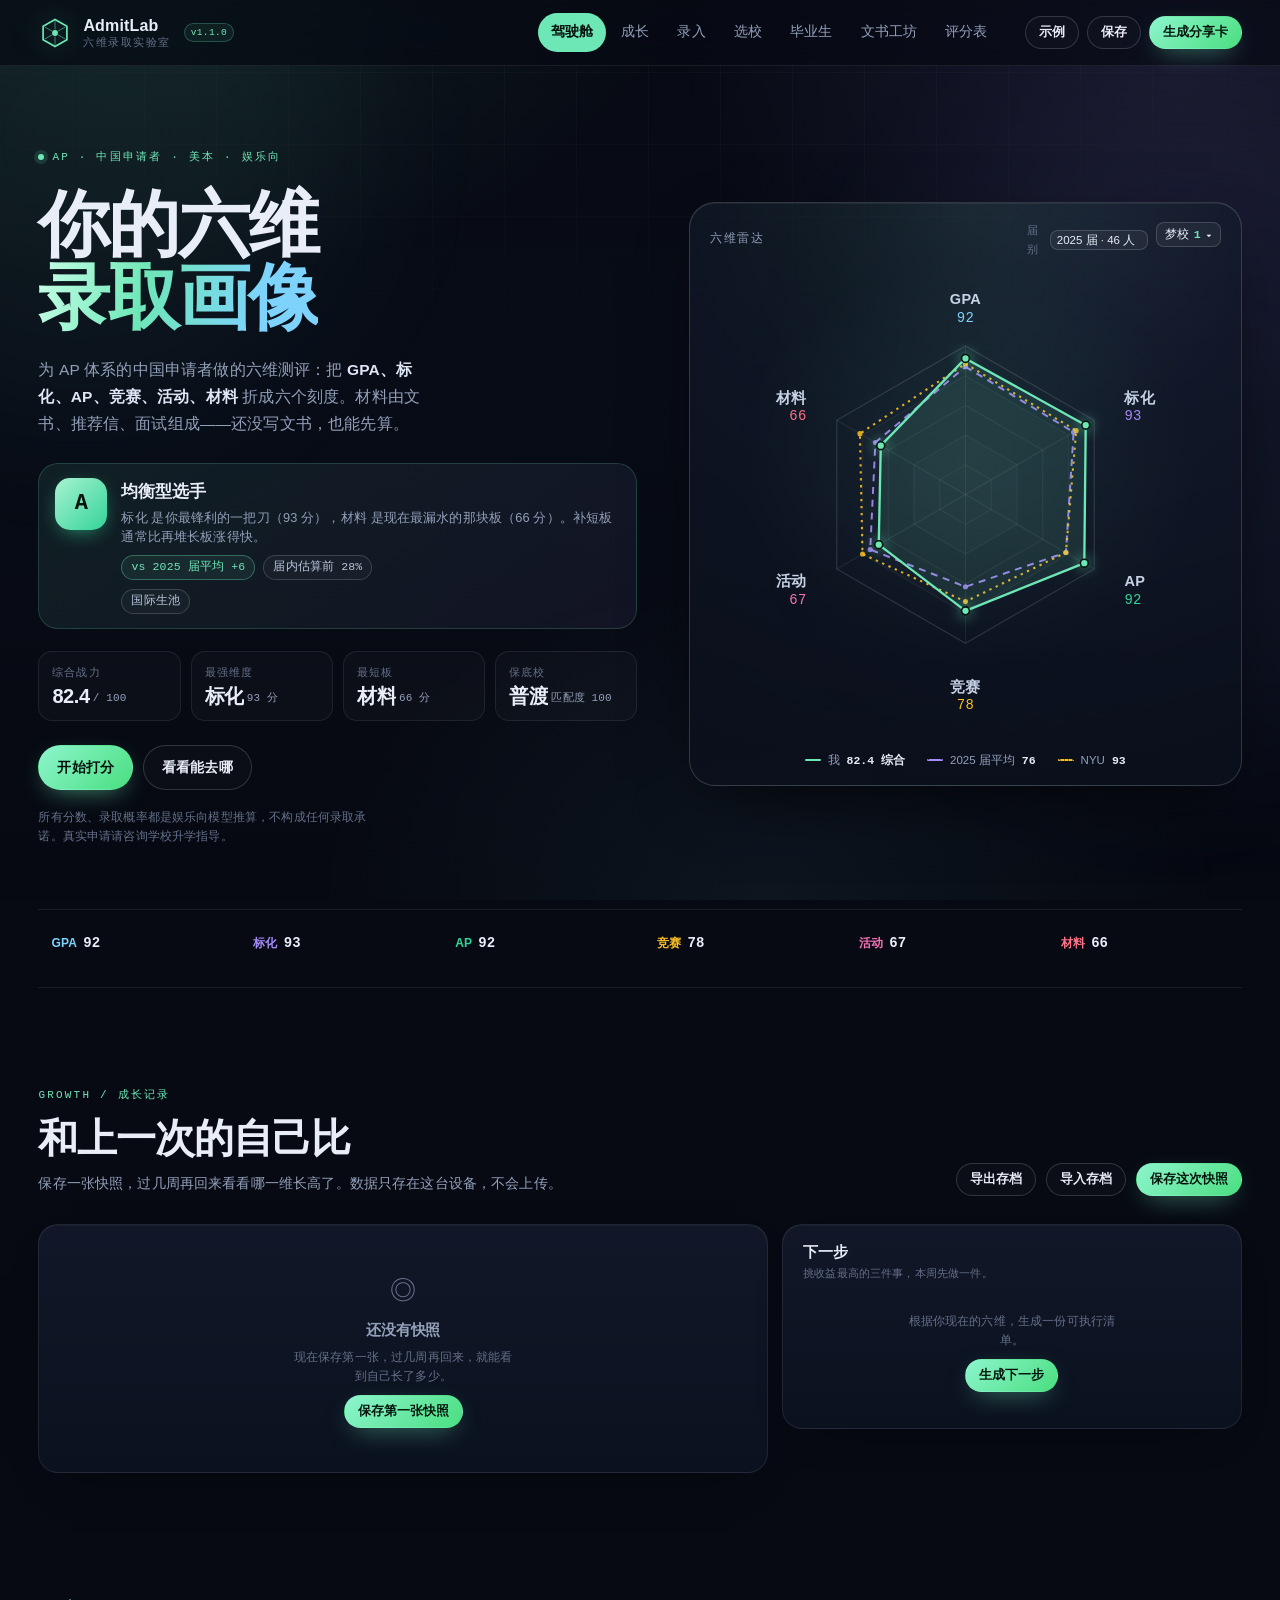
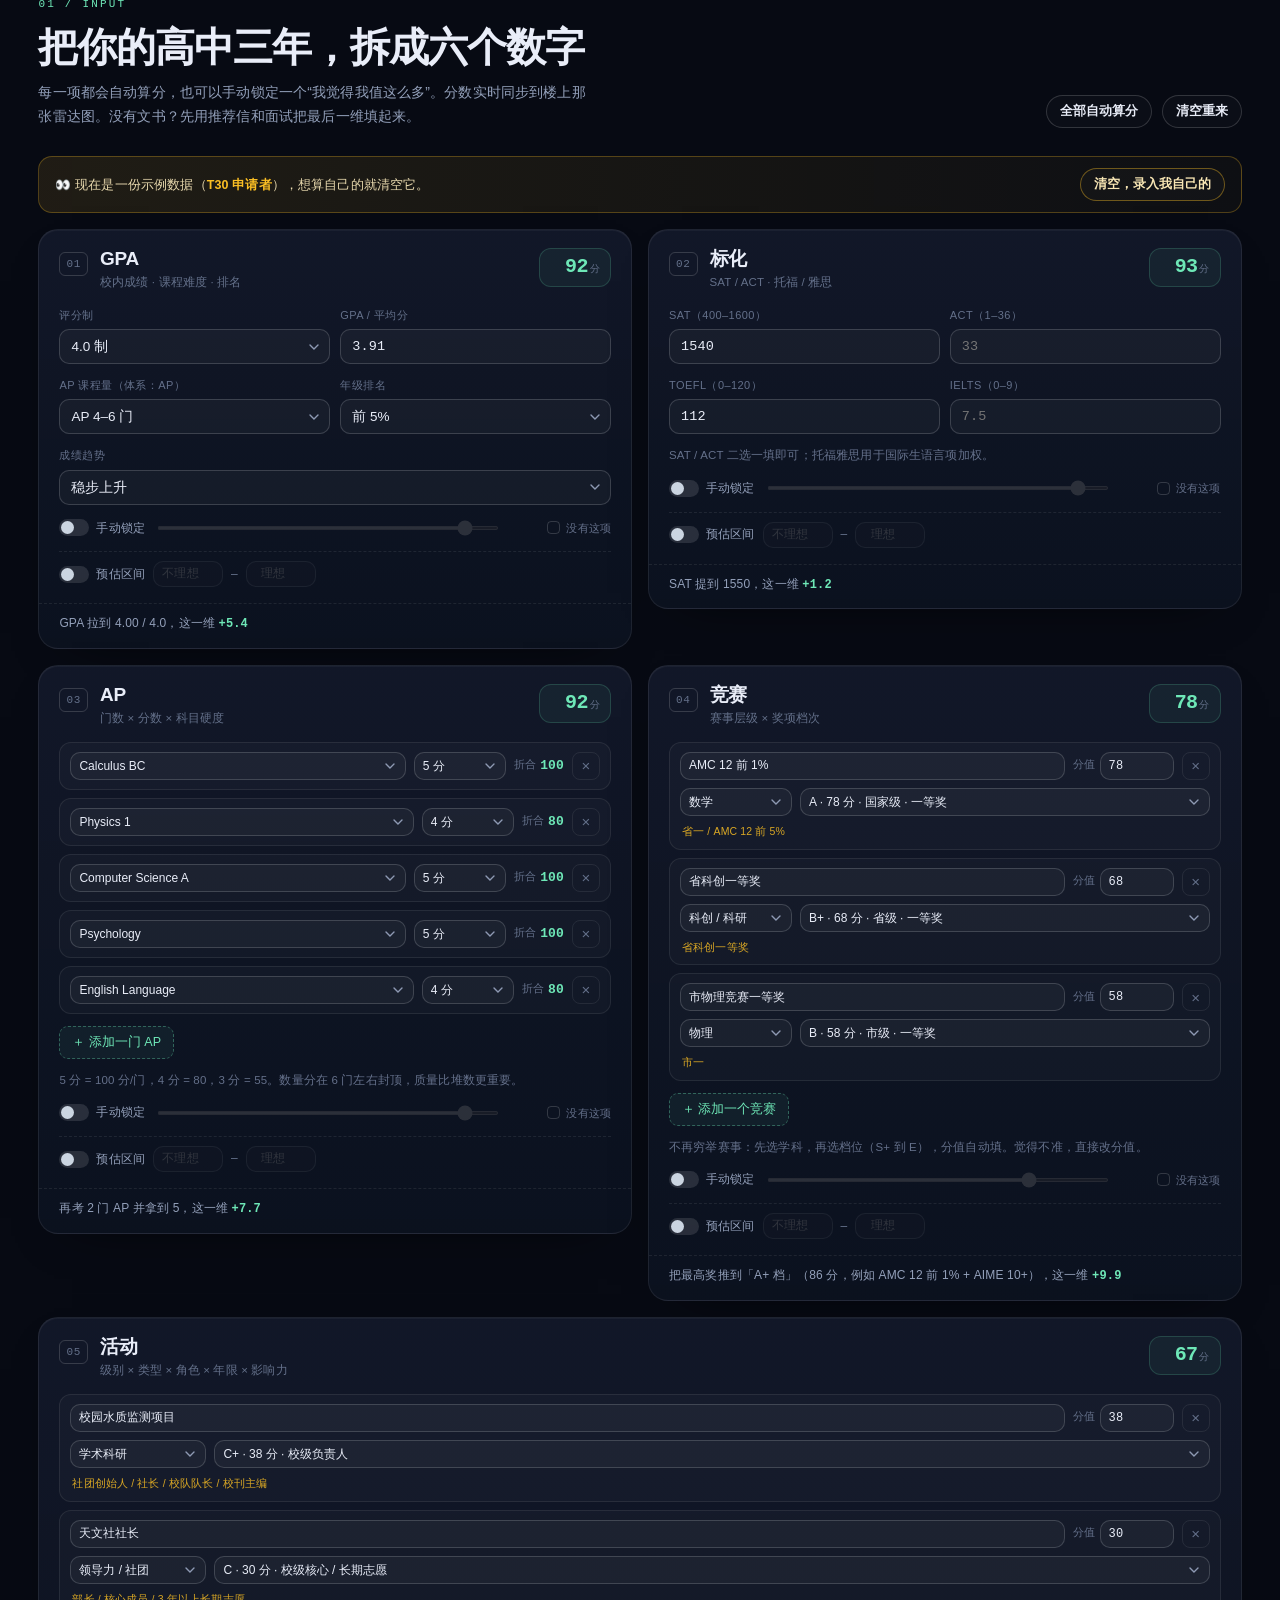
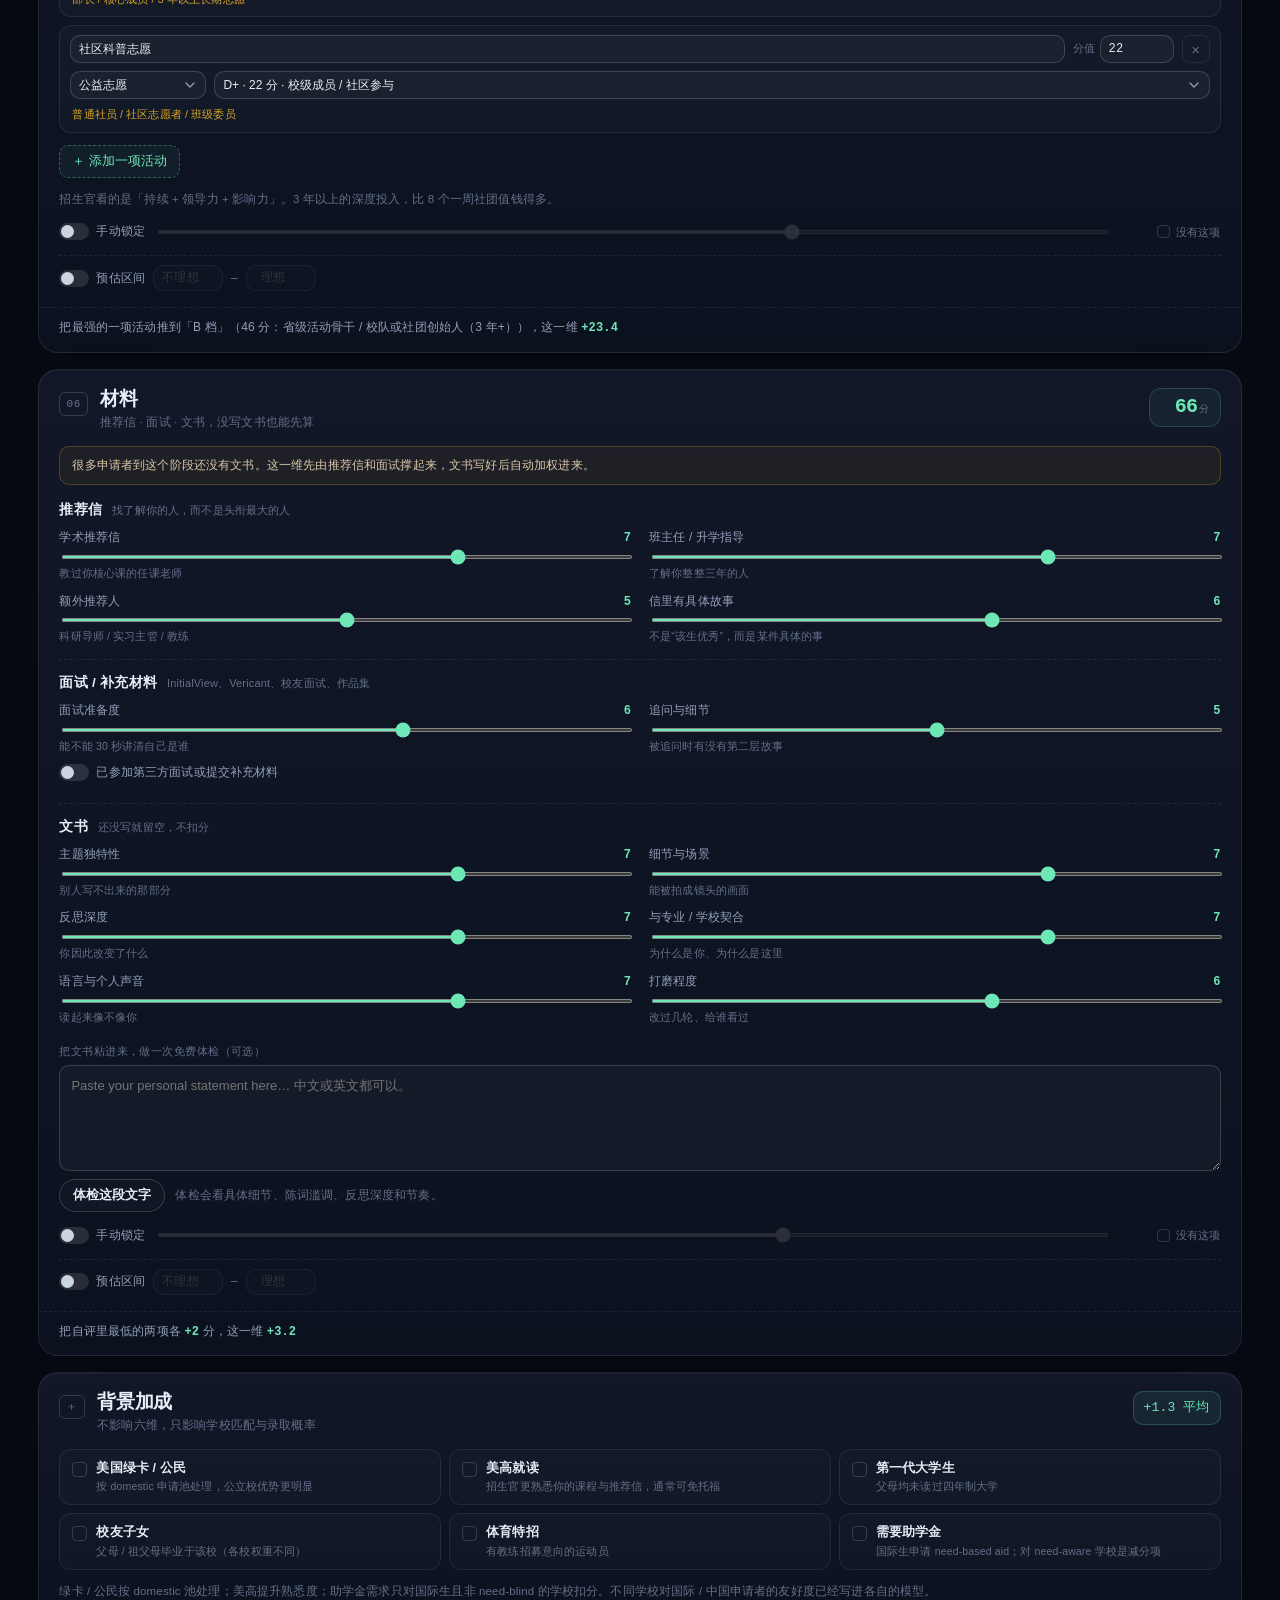
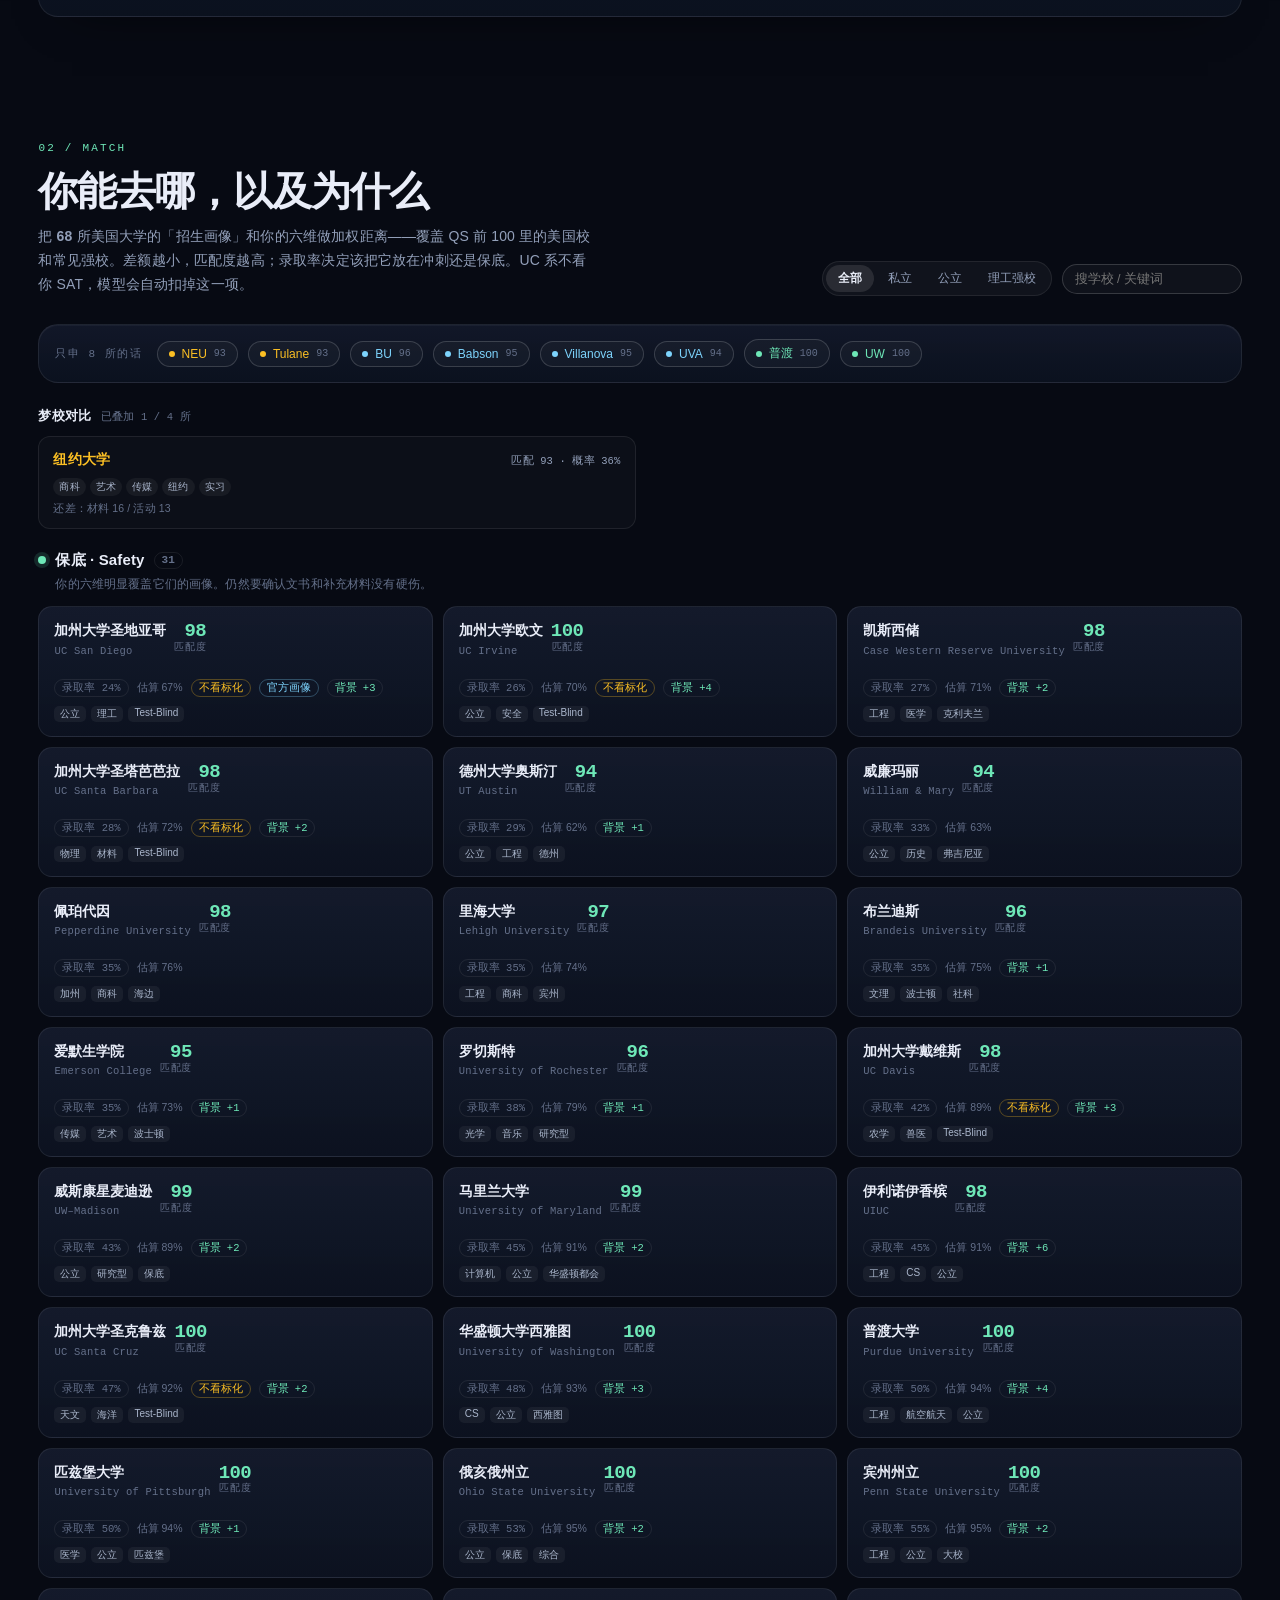
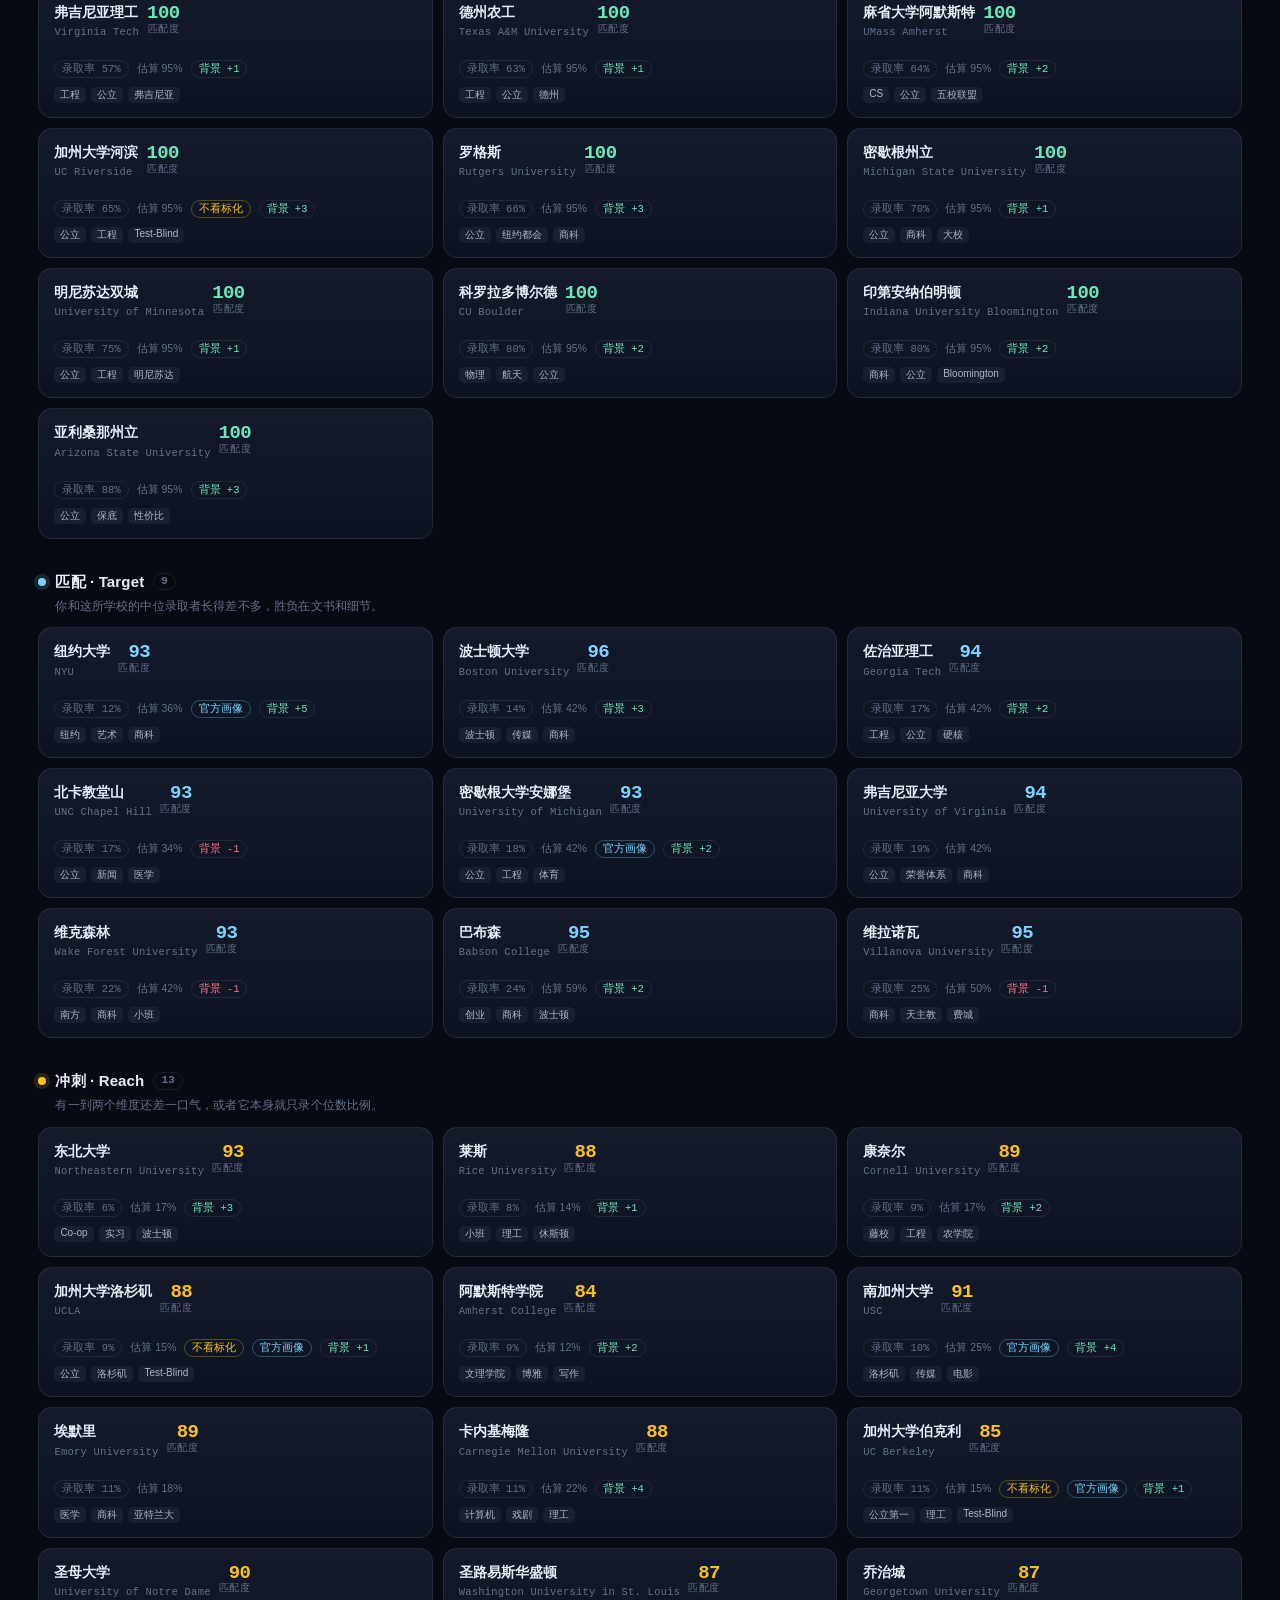
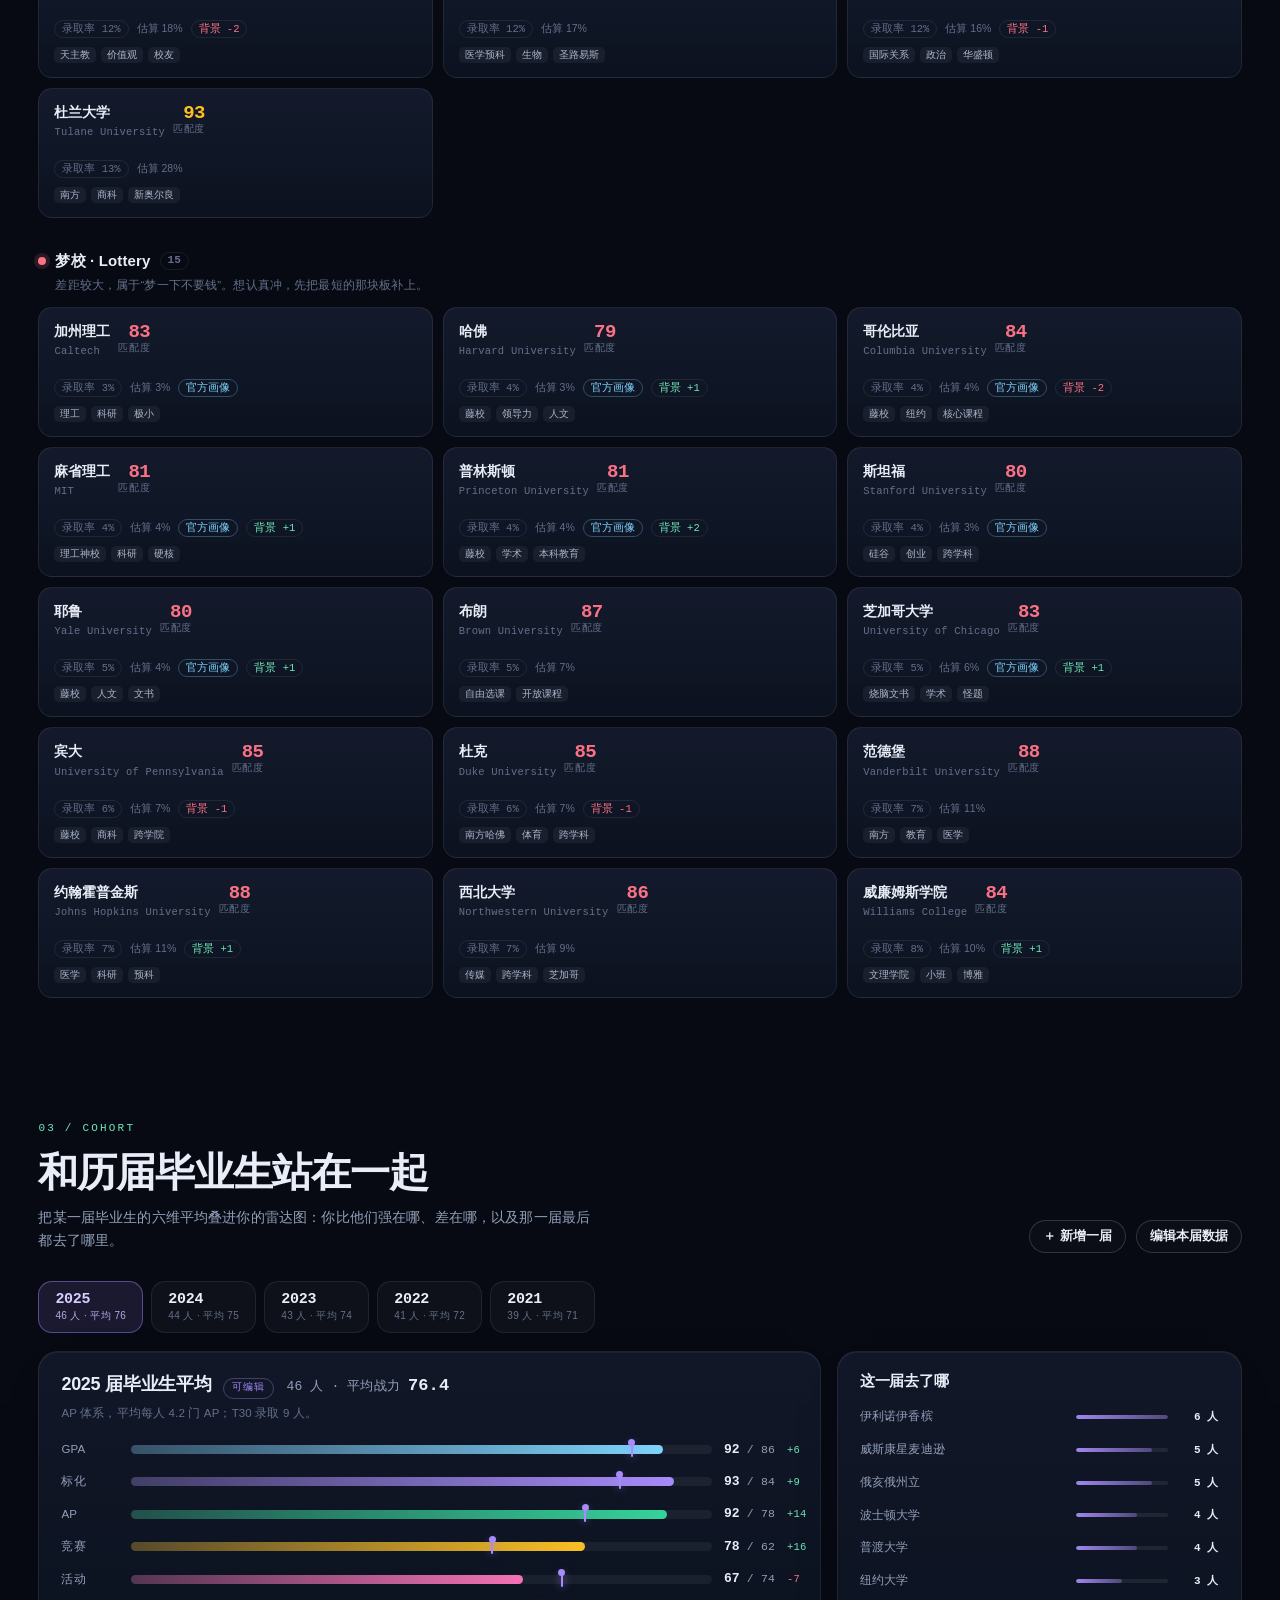
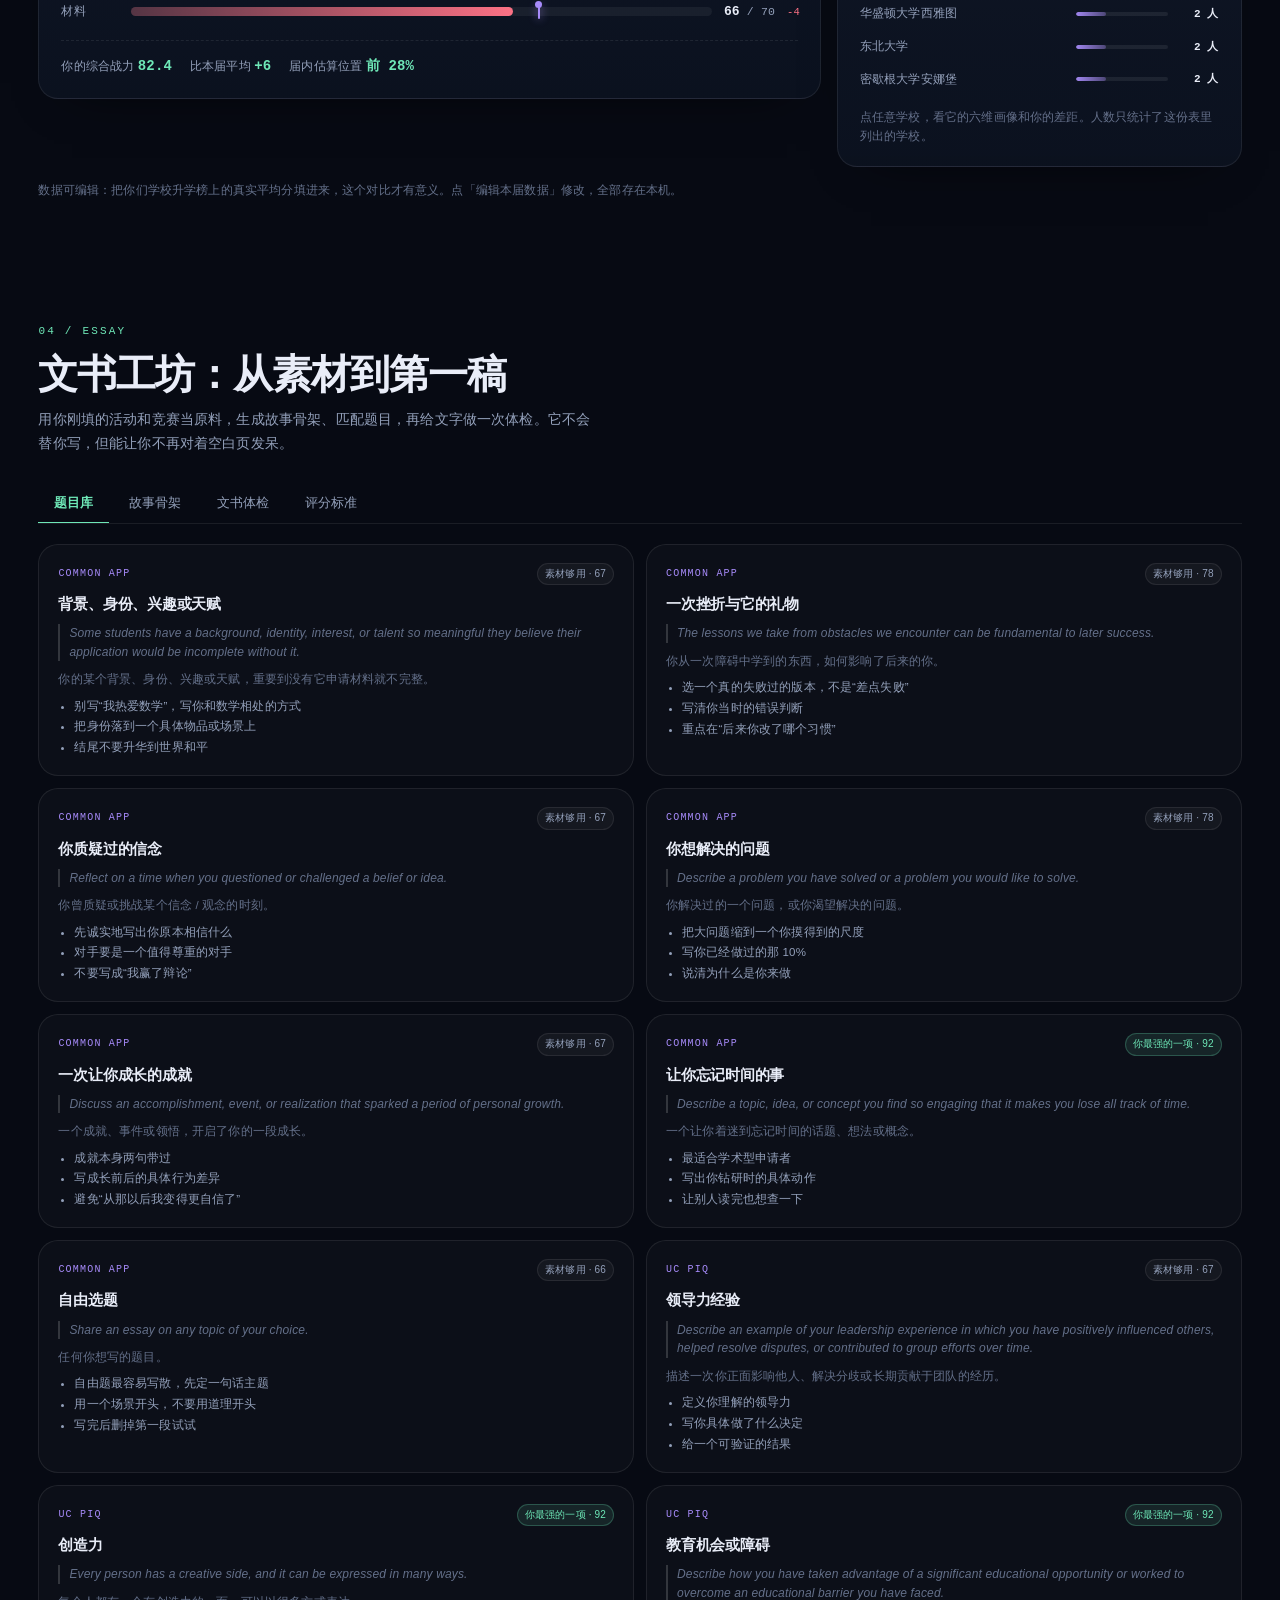
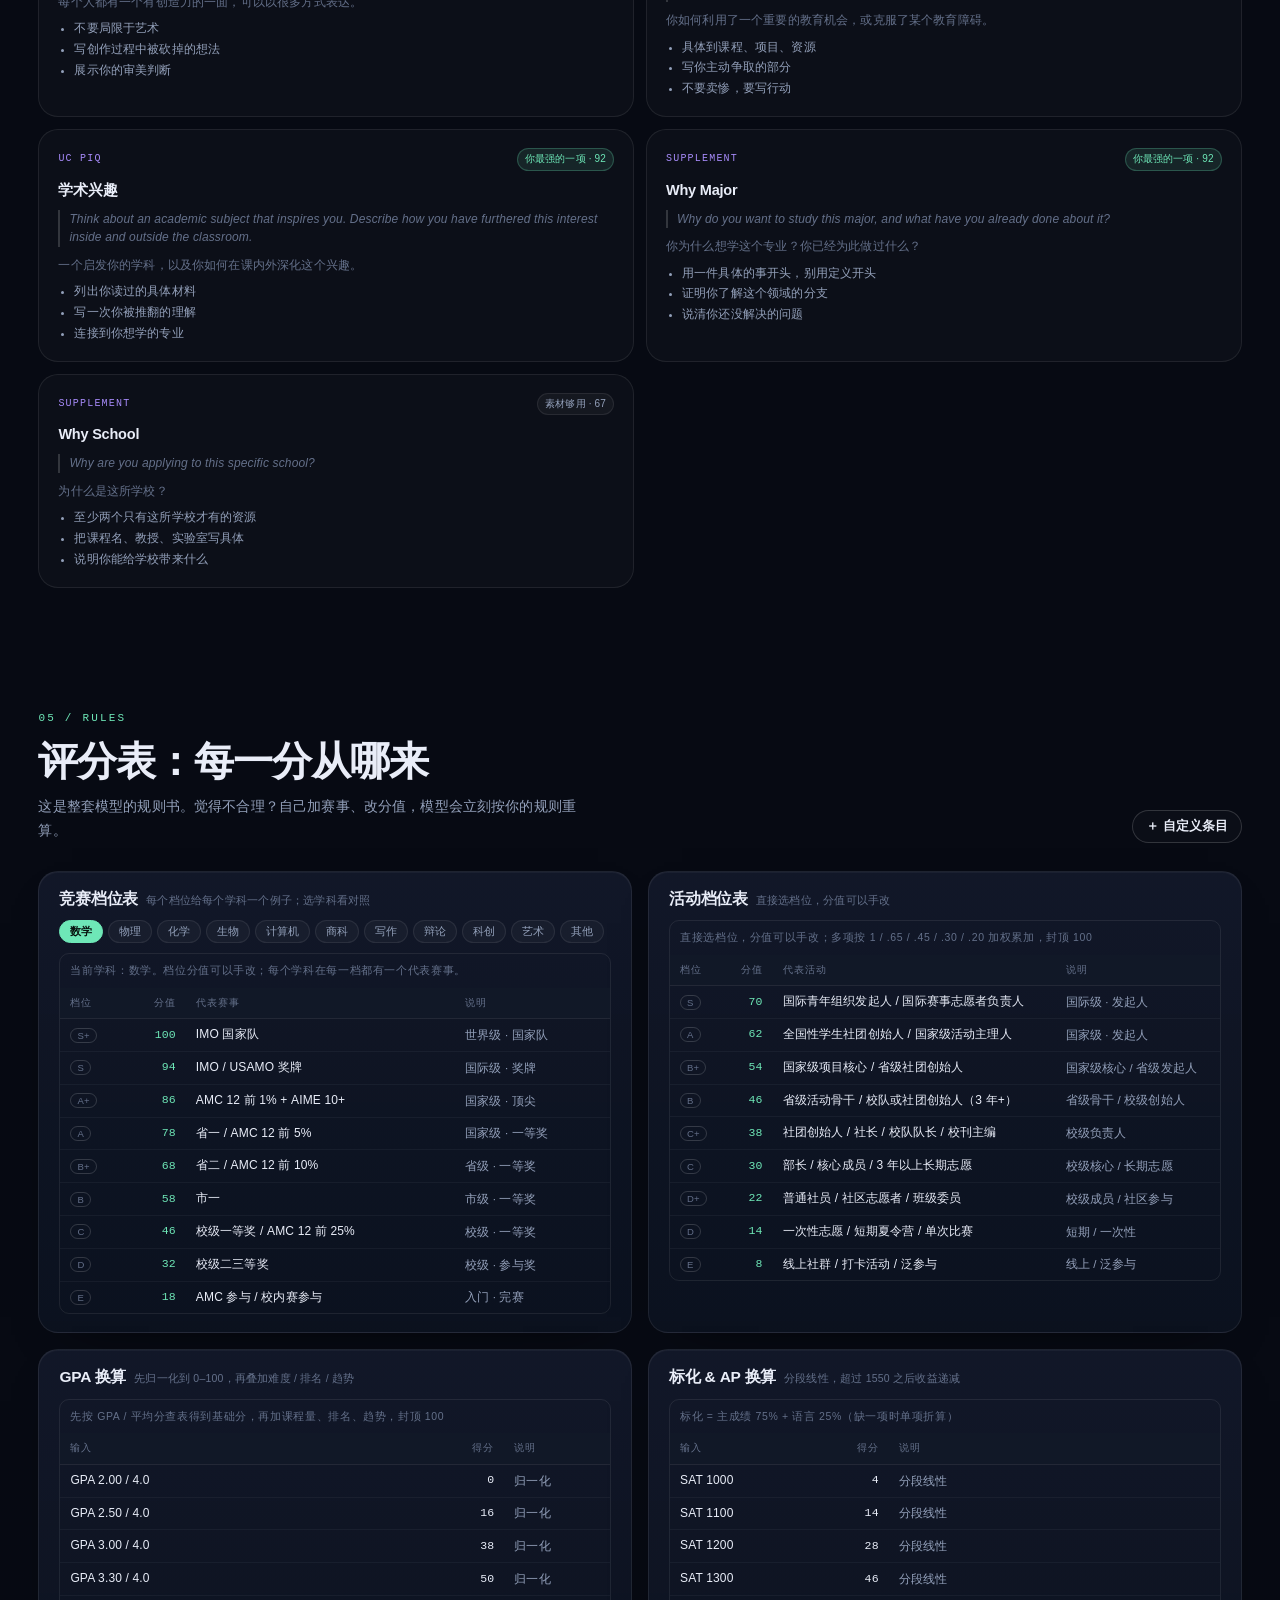
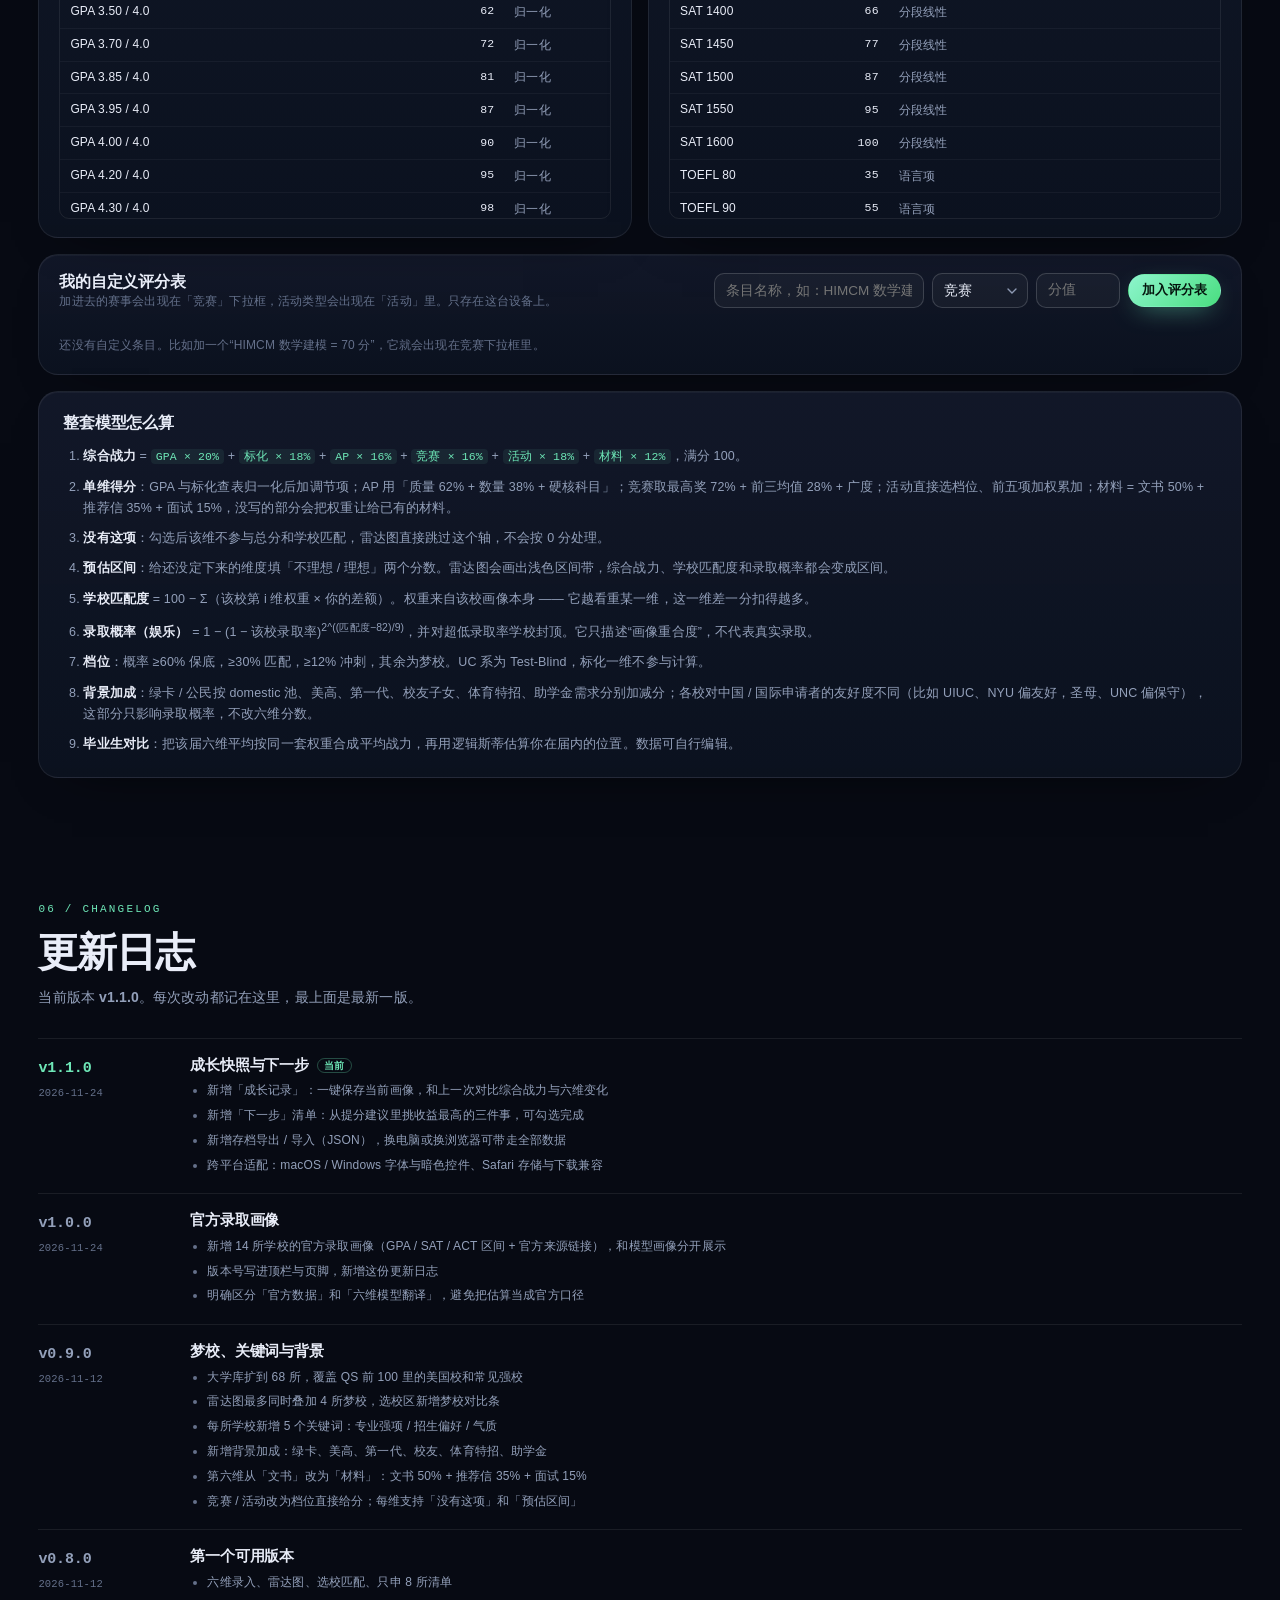
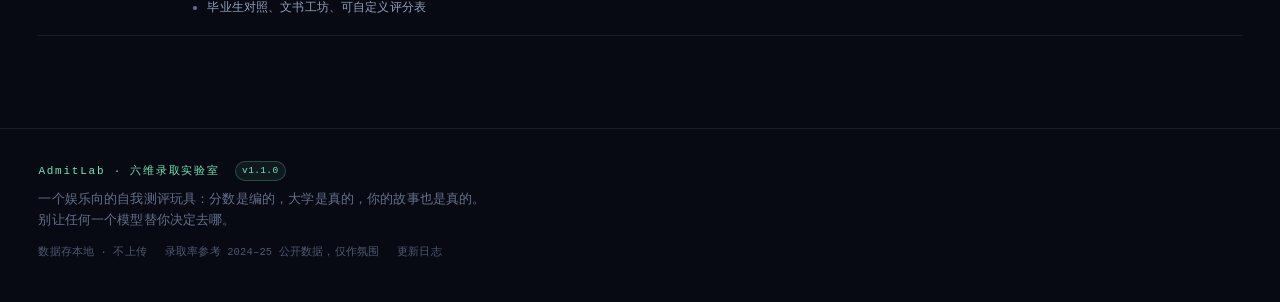
==== index.html @ afb995fe "Add files via upload" ====
<!DOCTYPE html>
<html lang="zh-CN">
<head>
<meta charset="utf-8">
<meta name="viewport" content="width=device-width, initial-scale=1">
<title>AdmitLab · 六维录取实验室</title>
<meta name="description" content="把 GPA、标化、AP、竞赛、活动、材料（文书 / 推荐信 / 面试）折成六个刻度，生成你的六维录取画像，匹配梦校。娱乐向，不构成录取承诺。">
<link rel="stylesheet" href="css/style.css">
<link rel="icon" href="data:image/svg+xml,%3Csvg xmlns='http://www.w3.org/2000/svg' viewBox='0 0 64 64'%3E%3Crect width='64' height='64' rx='16' fill='%230b1020'/%3E%3Cpath d='M32 10 52 22v20L32 54 12 42V22z' fill='none' stroke='%236ee7b7' stroke-width='3'/%3E%3Ccircle cx='32' cy='32' r='5' fill='%236ee7b7'/%3E%3C/svg%3E">
</head>
<body>
<div class="bg-fx" aria-hidden="true"><span class="orb orb-a"></span><span class="orb orb-b"></span><span class="grid"></span></div>

<header class="topbar">
  <a class="brand" href="#top">
    <span class="brand-mark" aria-hidden="true">
      <svg viewBox="0 0 40 40"><path d="M20 4 34 12v16L20 36 6 28V12z" fill="none" stroke="currentColor" stroke-width="2"/><circle cx="20" cy="20" r="3.4" fill="currentColor"/><path d="M20 6v10M20 24v10M8 13l9 5M32 13l-9 5M8 27l9-5M32 27l-9-5" stroke="currentColor" stroke-width="1.1" opacity=".55"/></svg>
    </span>
    <span class="brand-text"><b>AdmitLab</b><small>六维录取实验室</small></span>
    <span class="ver-pill js-version">v1.1.0</span>
  </a>
  <nav class="topnav" aria-label="页面导航">
    <a href="#sec-dash" class="on">驾驶舱</a>
    <a href="#sec-growth">成长</a>
    <a href="#sec-input">录入</a>
    <a href="#sec-schools">选校</a>
    <a href="#sec-cohort">毕业生</a>
    <a href="#sec-essay">文书工坊</a>
    <a href="#sec-rubric">评分表</a>
  </nav>
  <div class="top-actions">
    <button class="btn ghost small" id="btnSample" type="button">示例</button>
    <button class="btn ghost small" id="btnSave" type="button">保存</button>
    <button class="btn primary small" id="btnShare" type="button">生成分享卡</button>
  </div>
</header>

<main id="top">
  <!-- 1. 驾驶舱 -->
  <section class="hero" id="sec-dash">
    <div class="hero-copy">
      <p class="eyebrow"><span class="dot"></span>AP · 中国申请者 · 美本 · 娱乐向</p>
      <h1>你的六维<br><em>录取画像</em></h1>
      <p class="lede">为 AP 体系的中国申请者做的六维测评：把 <b>GPA、标化、AP、竞赛、活动、材料</b> 折成六个刻度。材料由文书、推荐信、面试组成——还没写文书，也能先算。</p>

      <div class="persona" id="persona">
        <div class="persona-badge" id="personaGrade">S</div>
        <div class="persona-body">
          <strong id="personaName">正在计算…</strong>
          <p id="personaDesc">把下面六张卡填一填，画像就会长出来。</p>
          <div class="cohort-chip" id="cohortChip"></div>
          <div class="cohort-chip" id="bgChip"></div>
        </div>
      </div>

      <div class="hero-stats">
        <div class="stat"><span>综合战力</span><b id="statPower">0</b><small id="statPowerNote">/ 100</small></div>
        <div class="stat"><span>最强维度</span><b id="statTop">—</b><small id="statTopVal"></small></div>
        <div class="stat"><span>最短板</span><b id="statWeak">—</b><small id="statWeakVal"></small></div>
        <div class="stat"><span>保底校</span><b id="statSafe">—</b><small id="statSafeNote"></small></div>
      </div>

      <div class="hero-cta">
        <a class="btn primary" href="#sec-input">开始打分</a>
        <a class="btn ghost" href="#sec-schools">看看能去哪</a>
      </div>
      <p class="disclaimer">所有分数、录取概率都是娱乐向模型推算，不构成任何录取承诺。真实申请请咨询学校升学指导。</p>
    </div>

    <div class="hero-visual">
      <div class="radar-card">
        <div class="radar-head">
          <span>六维雷达</span>
          <div class="radar-controls">
            <label class="mini-select">届别
              <select id="overlayYear" aria-label="叠加哪一届毕业生平均"></select>
            </label>
            <div class="pick-wrap">
              <button type="button" class="mini-pick" id="overlaySchoolBtn" aria-haspopup="true" aria-expanded="false">
                梦校 <b id="overlaySchoolCount">0</b> ▾
              </button>
              <div class="school-picker" id="schoolPicker" hidden>
                <input type="search" id="pickerSearch" placeholder="搜学校 / 关键词" autocomplete="off">
                <div class="picker-list" id="pickerList"></div>
                <div class="picker-foot"><span>最多叠加 4 所</span><button type="button" id="pickerClear">清空</button></div>
              </div>
            </div>
          </div>
        </div>
        <div class="radar-wrap">
          <svg id="radar" viewBox="0 0 440 420" role="img" aria-label="六维能力雷达图"></svg>
        </div>
        <div class="radar-legend" id="radarLegend"></div>
      </div>
    </div>
  </section>

  <!-- 2. 六维速览 -->
  <section class="strip" aria-label="六维速览">
    <div class="strip-inner" id="dimStrip"></div>
  </section>

  <!-- 3. 成长记录 -->
  <section class="section growth" id="sec-growth">
    <header class="sec-head">
      <div>
        <p class="sec-kicker">GROWTH / 成长记录</p>
        <h2>和上一次的自己比</h2>
        <p class="sec-sub">保存一张快照，过几周再回来看看哪一维长高了。数据只存在这台设备，不会上传。</p>
      </div>
      <div class="sec-tools">
        <button class="btn ghost small" id="btnExport" type="button">导出存档</button>
        <button class="btn ghost small" id="btnImport" type="button">导入存档</button>
        <button class="btn primary small" id="btnSnapshot" type="button">保存这次快照</button>
        <input type="file" id="importFile" accept="application/json,.json" hidden>
      </div>
    </header>
    <div class="growth-grid">
      <div class="card growth-main" id="growthMain"></div>
      <div class="card growth-side" id="growthSide"></div>
    </div>
  </section>

  <!-- 4. 录入 -->
  <section class="section" id="sec-input">
    <header class="sec-head">
      <div>
        <p class="sec-kicker">01 / INPUT</p>
        <h2>把你的高中三年，拆成六个数字</h2>
        <p class="sec-sub">每一项都会自动算分，也可以手动锁定一个“我觉得我值这么多”。分数实时同步到楼上那张雷达图。没有文书？先用推荐信和面试把最后一维填起来。</p>
      </div>
      <div class="sec-tools">
        <button class="btn ghost small" id="btnLockAll" type="button">全部自动算分</button>
        <button class="btn ghost small" id="btnClearAll" type="button">清空重来</button>
      </div>
    </header>

    <div class="demo-banner" id="demoBanner" hidden>
      <span>👀 现在是一份示例数据（<b id="demoName">藤校卷王</b>），想算自己的就清空它。</span>
      <button class="btn ghost small" type="button" id="btnBannerClear">清空，录入我自己的</button>
    </div>

    <div class="dim-grid">
      <!-- GPA -->
      <article class="card dim-card" data-dim="gpa" id="card-gpa">
        <header class="card-head">
          <div class="card-title">
            <span class="dim-no">01</span>
            <div><h3>GPA</h3><p>校内成绩 · 课程难度 · 排名</p></div>
          </div>
          <div class="score-badge" data-badge="gpa"><b>0</b><span>分</span></div>
        </header>
        <div class="card-body">
          <div class="field-row">
            <label class="field">
              <span>评分制</span>
              <select data-bind="gpa.scale">
                <option value="4">4.0 制</option>
                <option value="100">百分制</option>
              </select>
            </label>
            <label class="field">
              <span>GPA / 平均分</span>
              <input type="number" step="0.01" min="0" max="100" data-bind="gpa.value" inputmode="decimal">
            </label>
          </div>
          <div class="field-row">
            <label class="field">
              <span>AP 课程量（体系：AP）</span>
              <select data-bind="gpa.rigor">
                <option value="regular">几乎没上 AP</option>
                <option value="honors">荣誉 / 校本课程为主</option>
                <option value="ap_light">AP 1–3 门</option>
                <option value="ap_std">AP 4–6 门</option>
                <option value="ap_heavy">AP 7 门以上 / 全 AP 课表</option>
              </select>
            </label>
            <label class="field">
              <span>年级排名</span>
              <select data-bind="gpa.rank">
                <option value="none">学校不排名</option>
                <option value="top1">前 1%</option>
                <option value="top5">前 5%</option>
                <option value="top10">前 10%</option>
                <option value="top25">前 25%</option>
                <option value="top50">前 50%</option>
              </select>
            </label>
          </div>
          <label class="field">
            <span>成绩趋势</span>
            <select data-bind="gpa.trend">
              <option value="up">稳步上升</option>
              <option value="flat">基本持平</option>
              <option value="down">有下滑</option>
            </select>
          </label>
          <div class="manual-row">
            <label class="switch"><input type="checkbox" data-lock="gpa"><span></span>手动锁定</label>
            <input class="manual-range" type="range" min="0" max="100" step="1" data-manual="gpa" disabled aria-label="手动设置GPA分数">
            <output data-manual-out="gpa">—</output>
          </div>
        </div>
        <footer class="card-foot"><span class="advice" data-advice="gpa">填一下，马上算。</span></footer>
      </article>

      <!-- 标化 -->
      <article class="card dim-card" data-dim="test" id="card-test">
        <header class="card-head">
          <div class="card-title">
            <span class="dim-no">02</span>
            <div><h3>标化</h3><p>SAT / ACT · 托福 / 雅思</p></div>
          </div>
          <div class="score-badge" data-badge="test"><b>0</b><span>分</span></div>
        </header>
        <div class="card-body">
          <div class="field-row">
            <label class="field">
              <span>SAT（400–1600）</span>
              <input type="number" step="10" min="400" max="1600" placeholder="1520" data-bind="test.sat" inputmode="numeric">
            </label>
            <label class="field">
              <span>ACT（1–36）</span>
              <input type="number" step="1" min="1" max="36" placeholder="33" data-bind="test.act" inputmode="numeric">
            </label>
          </div>
          <div class="field-row">
            <label class="field">
              <span>TOEFL（0–120）</span>
              <input type="number" step="1" min="0" max="120" placeholder="110" data-bind="test.toefl" inputmode="numeric">
            </label>
            <label class="field">
              <span>IELTS（0–9）</span>
              <input type="number" step="0.5" min="0" max="9" placeholder="7.5" data-bind="test.ielts" inputmode="decimal">
            </label>
          </div>
          <p class="hint">SAT / ACT 二选一填即可；托福雅思用于国际生语言项加权。</p>
          <div class="manual-row">
            <label class="switch"><input type="checkbox" data-lock="test"><span></span>手动锁定</label>
            <input class="manual-range" type="range" min="0" max="100" step="1" data-manual="test" disabled aria-label="手动设置标化分数">
            <output data-manual-out="test">—</output>
          </div>
        </div>
        <footer class="card-foot"><span class="advice" data-advice="test">填一下，马上算。</span></footer>
      </article>

      <!-- AP -->
      <article class="card dim-card" data-dim="ap" id="card-ap">
        <header class="card-head">
          <div class="card-title">
            <span class="dim-no">03</span>
            <div><h3>AP</h3><p>门数 × 分数 × 科目硬度</p></div>
          </div>
          <div class="score-badge" data-badge="ap"><b>0</b><span>分</span></div>
        </header>
        <div class="card-body">
          <div class="rows" data-rows="aps"></div>
          <button class="add-btn" type="button" data-add="aps">＋ 添加一门 AP</button>
          <p class="hint">5 分 = 100 分/门，4 分 = 80，3 分 = 55。数量分在 6 门左右封顶，质量比堆数更重要。</p>
          <div class="manual-row">
            <label class="switch"><input type="checkbox" data-lock="ap"><span></span>手动锁定</label>
            <input class="manual-range" type="range" min="0" max="100" step="1" data-manual="ap" disabled aria-label="手动设置AP分数">
            <output data-manual-out="ap">—</output>
          </div>
        </div>
        <footer class="card-foot"><span class="advice" data-advice="ap">填一下，马上算。</span></footer>
      </article>

      <!-- 竞赛 -->
      <article class="card dim-card" data-dim="comp" id="card-comp">
        <header class="card-head">
          <div class="card-title">
            <span class="dim-no">04</span>
            <div><h3>竞赛</h3><p>赛事层级 × 奖项档次</p></div>
          </div>
          <div class="score-badge" data-badge="comp"><b>0</b><span>分</span></div>
        </header>
        <div class="card-body">
          <div class="rows" data-rows="comps"></div>
          <button class="add-btn" type="button" data-add="comps">＋ 添加一个竞赛</button>
          <p class="hint">不再穷举赛事：先选学科，再选档位（S+ 到 E），分值自动填。觉得不准，直接改分值。</p>
          <div class="manual-row">
            <label class="switch"><input type="checkbox" data-lock="comp"><span></span>手动锁定</label>
            <input class="manual-range" type="range" min="0" max="100" step="1" data-manual="comp" disabled aria-label="手动设置竞赛分数">
            <output data-manual-out="comp">—</output>
          </div>
        </div>
        <footer class="card-foot"><span class="advice" data-advice="comp">填一下，马上算。</span></footer>
      </article>

      <!-- 活动 -->
      <article class="card dim-card wide" data-dim="act" id="card-act">
        <header class="card-head">
          <div class="card-title">
            <span class="dim-no">05</span>
            <div><h3>活动</h3><p>级别 × 类型 × 角色 × 年限 × 影响力</p></div>
          </div>
          <div class="score-badge" data-badge="act"><b>0</b><span>分</span></div>
        </header>
        <div class="card-body">
          <div class="rows" data-rows="acts"></div>
          <button class="add-btn" type="button" data-add="acts">＋ 添加一项活动</button>
          <p class="hint">招生官看的是「持续 + 领导力 + 影响力」。3 年以上的深度投入，比 8 个一周社团值钱得多。</p>
          <div class="manual-row">
            <label class="switch"><input type="checkbox" data-lock="act"><span></span>手动锁定</label>
            <input class="manual-range" type="range" min="0" max="100" step="1" data-manual="act" disabled aria-label="手动设置活动分数">
            <output data-manual-out="act">—</output>
          </div>
        </div>
        <footer class="card-foot"><span class="advice" data-advice="act">填一下，马上算。</span></footer>
      </article>

      <!-- 材料 -->
      <article class="card dim-card wide" data-dim="essay" id="card-essay">
        <header class="card-head">
          <div class="card-title">
            <span class="dim-no">06</span>
            <div><h3>材料</h3><p>推荐信 · 面试 · 文书，没写文书也能先算</p></div>
          </div>
          <div class="score-badge" data-badge="essay"><b>0</b><span>分</span></div>
        </header>
        <div class="card-body">
          <p class="mat-note">很多申请者到这个阶段还没有文书。这一维先由推荐信和面试撑起来，文书写好后自动加权进来。</p>

          <div class="mat-block">
            <div class="mat-head"><h4>推荐信</h4><span>找了解你的人，而不是头衔最大的人</span></div>
            <div class="sliders" data-sliders="rec"></div>
          </div>

          <div class="mat-block">
            <div class="mat-head"><h4>面试 / 补充材料</h4><span>InitialView、Vericant、校友面试、作品集</span></div>
            <div class="sliders" data-sliders="interview"></div>
            <label class="switch mat-switch"><input type="checkbox" data-third><span></span>已参加第三方面试或提交补充材料</label>
          </div>

          <div class="mat-block">
            <div class="mat-head"><h4>文书</h4><span>还没写就留空，不扣分</span></div>
            <div class="sliders" data-sliders="essay"></div>
          </div>

          <div class="essay-mini">
            <label class="field">
              <span>把文书粘进来，做一次免费体检（可选）</span>
              <textarea data-bind="essay.text" rows="4" placeholder="Paste your personal statement here… 中文或英文都可以。"></textarea>
            </label>
            <div class="essay-mini-actions">
              <button class="btn ghost small" type="button" id="btnQuickCheck">体检这段文字</button>
              <span class="hint" id="quickCheckOut">体检会看具体细节、陈词滥调、反思深度和节奏。</span>
            </div>
          </div>
          <div class="manual-row">
            <label class="switch"><input type="checkbox" data-lock="essay"><span></span>手动锁定</label>
            <input class="manual-range" type="range" min="0" max="100" step="1" data-manual="essay" disabled aria-label="手动设置材料分数">
            <output data-manual-out="essay">—</output>
          </div>
        </div>
        <footer class="card-foot"><span class="advice" data-advice="essay">填一下，马上算。</span></footer>
      </article>

      <!-- 背景加成 -->
      <article class="card dim-card wide bg-card" id="card-bg">
        <header class="card-head">
          <div class="card-title">
            <span class="dim-no">＋</span>
            <div><h3>背景加成</h3><p>不影响六维，只影响学校匹配与录取概率</p></div>
          </div>
          <div class="bg-total" id="bgTotal">+0</div>
        </header>
        <div class="card-body">
          <div class="bg-grid" id="bgGrid"></div>
          <p class="hint">绿卡 / 公民按 domestic 池处理；美高提升熟悉度；助学金需求只对国际生且非 need-blind 的学校扣分。不同学校对国际 / 中国申请者的友好度已经写进各自的模型。</p>
        </div>
      </article>
    </div>
  </section>

  <!-- 4. 选校 -->
  <section class="section" id="sec-schools">
    <header class="sec-head">
      <div>
        <p class="sec-kicker">02 / MATCH</p>
        <h2>你能去哪，以及为什么</h2>
        <p class="sec-sub">把 <b id="schoolCount">68</b> 所美国大学的「招生画像」和你的六维做加权距离——覆盖 QS 前 100 里的美国校和常见强校。差额越小，匹配度越高；录取率决定该把它放在冲刺还是保底。UC 系不看你 SAT，模型会自动扣掉这一项。</p>
      </div>
      <div class="sec-tools">
        <div class="seg" id="typeFilter" role="group" aria-label="学校类型筛选">
          <button class="on" data-type="all" type="button">全部</button>
          <button data-type="private" type="button">私立</button>
          <button data-type="public" type="button">公立</button>
          <button data-type="tech" type="button">理工强校</button>
        </div>
        <label class="search"><input id="schoolSearch" type="search" placeholder="搜学校 / 关键词" autocomplete="off"></label>
      </div>
    </header>

    <div class="shortlist card" id="shortlist"></div>
    <div class="dream-strip" id="dreamStrip"></div>

    <div class="school-groups">
      <section class="school-group" data-tier="safe">
        <h3><span class="tier-dot safe"></span>保底 · Safety<em id="count-safe">0</em></h3>
        <p class="group-note">你的六维明显覆盖它们的画像。仍然要确认文书和补充材料没有硬伤。</p>
        <div class="school-grid" id="grid-safe"></div>
      </section>
      <section class="school-group" data-tier="match">
        <h3><span class="tier-dot match"></span>匹配 · Target<em id="count-match">0</em></h3>
        <p class="group-note">你和这所学校的中位录取者长得差不多，胜负在文书和细节。</p>
        <div class="school-grid" id="grid-match"></div>
      </section>
      <section class="school-group" data-tier="reach">
        <h3><span class="tier-dot reach"></span>冲刺 · Reach<em id="count-reach">0</em></h3>
        <p class="group-note">有一到两个维度还差一口气，或者它本身就只录个位数比例。</p>
        <div class="school-grid" id="grid-reach"></div>
      </section>
      <section class="school-group" data-tier="dream">
        <h3><span class="tier-dot dream"></span>梦校 · Lottery<em id="count-dream">0</em></h3>
        <p class="group-note">差距较大，属于“梦一下不要钱”。想认真冲，先把最短的那块板补上。</p>
        <div class="school-grid" id="grid-dream"></div>
      </section>
    </div>
  </section>

  <!-- 5. 毕业生对照 -->
  <section class="section" id="sec-cohort">
    <header class="sec-head">
      <div>
        <p class="sec-kicker">03 / COHORT</p>
        <h2>和历届毕业生站在一起</h2>
        <p class="sec-sub">把某一届毕业生的六维平均叠进你的雷达图：你比他们强在哪、差在哪，以及那一届最后都去了哪里。</p>
      </div>
      <div class="sec-tools">
        <button class="btn ghost small" id="btnAddCohort" type="button">＋ 新增一届</button>
        <button class="btn ghost small" id="btnEditCohort" type="button">编辑本届数据</button>
      </div>
    </header>

    <div class="year-bar" id="yearBar" role="group" aria-label="选择毕业生届别"></div>

    <div class="cohort-layout">
      <article class="card cohort-main" id="cohortMain"></article>
      <aside class="card cohort-side" id="cohortSide"></aside>
    </div>

    <p class="cohort-note">数据可编辑：把你们学校升学榜上的真实平均分填进来，这个对比才有意义。点「编辑本届数据」修改，全部存在本机。</p>
  </section>

  <!-- 6. 文书工坊 -->
  <section class="section" id="sec-essay">
    <header class="sec-head">
      <div>
        <p class="sec-kicker">04 / ESSAY</p>
        <h2>文书工坊：从素材到第一稿</h2>
        <p class="sec-sub">用你刚填的活动和竞赛当原料，生成故事骨架、匹配题目，再给文字做一次体检。它不会替你写，但能让你不再对着空白页发呆。</p>
      </div>
    </header>

    <div class="workshop">
      <div class="ws-tabs" role="tablist" aria-label="文书工具">
        <button class="on" data-ws="prompts" role="tab" type="button">题目库</button>
        <button data-ws="outline" role="tab" type="button">故事骨架</button>
        <button data-ws="check" role="tab" type="button">文书体检</button>
        <button data-ws="rubric" role="tab" type="button">评分标准</button>
      </div>

      <div class="ws-panel on" data-panel="prompts">
        <div class="prompt-grid" id="promptGrid"></div>
      </div>

      <div class="ws-panel" data-panel="outline">
        <div class="outline-head">
          <p>根据你最强的素材，自动生成三条故事线。每段都标了建议字数，先写骨架，再填血肉。</p>
          <button class="btn ghost small" type="button" id="btnRegenOutline">重新生成</button>
        </div>
        <div class="outline-grid" id="outlineGrid"></div>
      </div>

      <div class="ws-panel" data-panel="check">
        <div class="check-layout">
          <div class="check-input card">
            <label class="field">
              <span>粘贴你的文书草稿</span>
              <textarea id="essayDraft" rows="14" placeholder="中文或英文都行。越完整，体检越准。建议 400 词以上。"></textarea>
            </label>
            <div class="check-actions">
              <button class="btn primary" type="button" id="btnCheck">开始体检</button>
              <button class="btn ghost" type="button" id="btnLoadSampleEssay">塞一段反面教材</button>
            </div>
            <p class="hint">体检是启发式规则，不是招生官。它只负责指出“太抽象 / 太老套 / 没有你”的地方。</p>
          </div>
          <div class="check-result" id="checkResult">
            <div class="empty-state">
              <span>◎</span>
              <p>还没有体检结果。<br>把你写的第一段粘进去试试。</p>
            </div>
          </div>
        </div>
      </div>

      <div class="ws-panel" data-panel="rubric">
        <div class="essay-rubric" id="essayRubric"></div>
      </div>
    </div>
  </section>

  <!-- 7. 评分表 -->
  <section class="section" id="sec-rubric">
    <header class="sec-head">
      <div>
        <p class="sec-kicker">05 / RULES</p>
        <h2>评分表：每一分从哪来</h2>
        <p class="sec-sub">这是整套模型的规则书。觉得不合理？自己加赛事、改分值，模型会立刻按你的规则重算。</p>
      </div>
      <div class="sec-tools">
        <button class="btn ghost small" id="btnAddRubric" type="button">＋ 自定义条目</button>
      </div>
    </header>

    <div class="rubric-grid">
      <article class="card rubric-card">
        <h3>竞赛档位表 <small>每个档位给每个学科一个例子；选学科看对照</small></h3>
        <div class="comp-tabs" id="compSubjectTabs" role="group" aria-label="竞赛学科"></div>
        <div class="table-wrap"><table class="rt" id="compRubricTable"></table></div>
      </article>

      <article class="card rubric-card">
        <h3>活动档位表 <small>直接选档位，分值可以手改</small></h3>
        <div class="table-wrap"><table class="rt" id="actRubricTable"></table></div>
      </article>

      <article class="card rubric-card">
        <h3>GPA 换算 <small>先归一化到 0–100，再叠加难度 / 排名 / 趋势</small></h3>
        <div class="table-wrap"><table class="rt" id="gpaRubricTable"></table></div>
      </article>

      <article class="card rubric-card">
        <h3>标化 &amp; AP 换算 <small>分段线性，超过 1550 之后收益递减</small></h3>
        <div class="table-wrap"><table class="rt" id="testRubricTable"></table></div>
      </article>
    </div>

    <div class="card custom-card">
      <div class="custom-head">
        <div>
          <h3>我的自定义评分表</h3>
          <p class="hint">加进去的赛事会出现在「竞赛」下拉框，活动类型会出现在「活动」里。只存在这台设备上。</p>
        </div>
        <form id="customForm" class="custom-form">
          <input name="name" type="text" maxlength="40" placeholder="条目名称，如：HIMCM 数学建模" required>
          <select name="kind">
            <option value="comp">竞赛</option>
            <option value="act">活动</option>
          </select>
          <input name="pts" type="number" min="1" max="100" step="1" placeholder="分值" required>
          <button class="btn primary small" type="submit">加入评分表</button>
        </form>
      </div>
      <div id="customList" class="custom-list"></div>
    </div>

    <div class="card formula-card">
      <h3>整套模型怎么算</h3>
      <ol class="formula-list" id="formulaList"></ol>
    </div>
  </section>

  <!-- 6. 更新日志 -->
  <section class="section changelog" id="sec-changelog">
    <header class="sec-head">
      <div>
        <p class="sec-kicker">06 / CHANGELOG</p>
        <h2>更新日志</h2>
        <p class="sec-sub">当前版本 <b id="logVersion" class="js-version">v1.1.0</b>。每次改动都记在这里，最上面是最新一版。</p>
      </div>
    </header>
    <div class="log" id="changelogList"></div>
  </section>
</main>

<footer class="foot">
  <div class="foot-brand">AdmitLab · 六维录取实验室 <span class="ver-pill js-version">v1.1.0</span></div>
  <p>一个娱乐向的自我测评玩具：分数是编的，大学是真的，你的故事也是真的。别让任何一个模型替你决定去哪。</p>
  <div class="foot-meta"><span>数据存本地 · 不上传</span><span>录取率参考 2024–25 公开数据，仅作氛围</span><a href="#sec-changelog">更新日志</a></div>
</footer>

<div class="modal" id="modal" hidden>
  <div class="modal-backdrop" data-close="modal"></div>
  <div class="modal-panel" role="dialog" aria-modal="true" aria-labelledby="modalTitle">
    <button class="modal-x" type="button" data-close="modal" aria-label="关闭">×</button>
    <div id="modalBody"></div>
  </div>
</div>

<div class="sample-pop" id="samplePop" hidden>
  <p>载入一份示例数据：</p>
  <button type="button" data-sample="t30">T30 申请者 <small>成绩不错，活动偏弱</small></button>
  <button type="button" data-sample="ivy">藤校卷王 <small>六边形战士</small></button>
  <button type="button" data-sample="stem">竞赛偏科天才 <small>数学/物理怪物</small></button>
  <button type="button" data-sample="humanities">文科文艺青年 <small>主编 / 辩论 / 写作</small></button>
  <button type="button" data-sample="average">普通高中生 <small>大多数人的样子</small></button>
</div>

<div class="toast" id="toast" role="status" aria-live="polite"></div>

<script src="js/data.js" defer></script>
<script src="js/core.js" defer></script>
<script src="js/radar.js" defer></script>
<script src="js/app.js" defer></script>
</body>
</html>
---- css/style.css ----
/* ==========================================================================
   AdmitLab · 六维录取实验室
   ========================================================================== */

:root{
  color-scheme:dark;
  --bg:#070a13;
  --bg2:#0a0f1c;
  --panel:rgba(19,25,42,.72);
  --panel-2:rgba(15,21,36,.86);
  --card:#0e1424;
  --line:rgba(255,255,255,.08);
  --line-strong:rgba(255,255,255,.16);
  --text:#e9edf8;
  --muted:#93a0ba;
  --dim:#64708a;
  --mint:#6ee7b7;
  --mint-deep:#34d399;
  --violet:#a78bfa;
  --amber:#fbbf24;
  --pink:#f472b6;
  --sky:#7dd3fc;
  --rose:#fb7185;
  --safe:#6ee7b7;
  --match:#7dd3fc;
  --reach:#fbbf24;
  --dream:#fb7185;
  --r-xl:26px;
  --r-lg:20px;
  --r-md:14px;
  --r-sm:9px;
  --shadow:0 24px 70px -30px rgba(0,0,0,.9);
  --font:"Inter","PingFang SC","Hiragino Sans GB","Microsoft YaHei","Noto Sans SC",-apple-system,BlinkMacSystemFont,"Segoe UI",sans-serif;
  --mono:"SFMono-Regular",ui-monospace,"Cascadia Mono","JetBrains Mono",Consolas,monospace;
  --ease:cubic-bezier(.22,.61,.36,1);
}

*,*::before,*::after{box-sizing:border-box}
html{scroll-behavior:smooth;scroll-padding-top:96px;-webkit-text-size-adjust:100%}
body{
  margin:0;
  background:var(--bg);
  color:var(--text);
  font-family:var(--font);
  font-size:15px;
  line-height:1.65;
  letter-spacing:.01em;
  overflow-x:hidden;
}
body::before{
  content:"";position:fixed;inset:0;pointer-events:none;z-index:-2;
  background:
    radial-gradient(900px 600px at 12% -8%, rgba(110,231,183,.10), transparent 60%),
    radial-gradient(800px 620px at 92% 4%, rgba(167,139,250,.12), transparent 62%),
    radial-gradient(700px 500px at 60% 100%, rgba(125,211,252,.06), transparent 65%),
    linear-gradient(180deg,#070a13,#080c17 40%,#060911);
}
h1,h2,h3,h4{margin:0;font-weight:650;letter-spacing:-.015em;line-height:1.2}
p{margin:0}
a{color:inherit;text-decoration:none}
button{font-family:inherit;font-size:inherit;color:inherit}
svg{display:block;max-width:100%}
::selection{background:rgba(110,231,183,.28);color:#fff}

.bg-fx{position:fixed;inset:0;z-index:-1;pointer-events:none;overflow:hidden}
.bg-fx .orb{position:absolute;border-radius:50%;filter:blur(90px);opacity:.5}
.bg-fx .orb-a{width:520px;height:520px;left:-180px;top:-120px;background:rgba(110,231,183,.12)}
.bg-fx .orb-b{width:620px;height:620px;right:-220px;top:120px;background:rgba(129,140,248,.14)}
.bg-fx .grid{
  position:absolute;inset:0;
  background-image:linear-gradient(rgba(255,255,255,.028) 1px,transparent 1px),
                   linear-gradient(90deg,rgba(255,255,255,.028) 1px,transparent 1px);
  background-size:72px 72px;
  mask-image:radial-gradient(ellipse 90% 60% at 50% 0%,#000 20%,transparent 78%);
  -webkit-mask-image:radial-gradient(ellipse 90% 60% at 50% 0%,#000 20%,transparent 78%);
}

/* ---------- 顶栏 ---------- */
.topbar{
  position:sticky;top:0;z-index:60;
  display:flex;align-items:center;gap:24px;
  padding:0 clamp(16px,3vw,40px);height:66px;
  background:rgba(7,10,19,.72);
  border-bottom:1px solid var(--line);
  backdrop-filter:blur(18px) saturate(140%);
  -webkit-backdrop-filter:blur(18px) saturate(140%);
}
.brand{display:flex;align-items:center;gap:11px;flex:none}
.brand-mark{width:34px;height:34px;color:var(--mint);display:grid;place-items:center;filter:drop-shadow(0 0 12px rgba(110,231,183,.35))}
.brand-mark svg{width:34px;height:34px}
.brand-text{display:flex;flex-direction:column;line-height:1.15}
.brand-text b{font-size:16px;letter-spacing:.01em}
.brand-text small{font-size:10.5px;color:var(--dim);letter-spacing:.14em}
.topnav{display:flex;gap:2px;margin-left:auto;overflow:auto;scrollbar-width:none}
.topnav::-webkit-scrollbar{display:none}
.topnav a{
  padding:8px 13px;border-radius:999px;font-size:13.5px;color:var(--muted);
  white-space:nowrap;transition:color .2s,background .2s;
}
.topnav a:hover{color:var(--text);background:rgba(255,255,255,.05)}
.topnav a.on{color:#07110d;background:var(--mint);font-weight:600}
.top-actions{display:flex;gap:8px;flex:none}

/* ---------- 按钮 ---------- */
.btn{
  display:inline-flex;align-items:center;justify-content:center;gap:7px;
  padding:10px 18px;border-radius:999px;border:1px solid transparent;
  font-size:14px;font-weight:600;cursor:pointer;
  transition:transform .18s var(--ease),background .18s,border-color .18s,box-shadow .18s;
  white-space:nowrap;
}
.btn.small{padding:7px 13px;font-size:12.5px;font-weight:600}
.btn.primary{background:linear-gradient(135deg,#8df5cd,#4ade80);color:#04140d;box-shadow:0 8px 26px -10px rgba(110,231,183,.7)}
.btn.primary:hover{transform:translateY(-1px);box-shadow:0 14px 32px -12px rgba(110,231,183,.8)}
.btn.ghost{border-color:var(--line-strong);color:var(--text);background:rgba(255,255,255,.02)}
.btn.ghost:hover{background:rgba(255,255,255,.06);border-color:rgba(255,255,255,.26);transform:translateY(-1px)}
.btn:active{transform:translateY(0)}
.btn:focus-visible,select:focus-visible,input:focus-visible,textarea:focus-visible,a:focus-visible{
  outline:2px solid var(--mint);outline-offset:2px
}

/* ---------- 布局 ---------- */
main{display:block}
.hero,.section,.strip{max-width:1280px;margin:0 auto;padding-left:clamp(16px,3vw,40px);padding-right:clamp(16px,3vw,40px)}
.hero{
  display:grid;grid-template-columns:1.04fr .96fr;gap:clamp(28px,4vw,64px);
  align-items:center;padding-top:clamp(44px,6vw,86px);padding-bottom:clamp(36px,5vw,60px);
}
.eyebrow{
  display:inline-flex;align-items:center;gap:8px;
  font-family:var(--mono);font-size:11px;letter-spacing:.2em;color:var(--mint);
  text-transform:uppercase;margin-bottom:22px;
}
.eyebrow .dot{width:6px;height:6px;border-radius:50%;background:var(--mint);box-shadow:0 0 0 4px rgba(110,231,183,.14)}
.hero h1{font-size:clamp(38px,5.6vw,76px);line-height:1.02;letter-spacing:-.03em;font-weight:700}
.hero h1 em{
  font-style:normal;
  background:linear-gradient(105deg,#c8ffe8 0%,#6ee7b7 38%,#7dd3fc 78%);
  -webkit-background-clip:text;background-clip:text;color:transparent;
}
.lede{margin-top:22px;max-width:46ch;color:var(--muted);font-size:15.5px;line-height:1.75}
.lede b{color:#dfe6f5;font-weight:600}

.persona{
  display:flex;gap:14px;align-items:flex-start;margin-top:26px;
  padding:14px 16px;border-radius:var(--r-lg);
  background:linear-gradient(135deg,rgba(110,231,183,.09),rgba(167,139,250,.07));
  border:1px solid rgba(110,231,183,.18);
}
.persona-badge{
  flex:none;width:52px;height:52px;border-radius:15px;display:grid;place-items:center;
  font-family:var(--mono);font-size:22px;font-weight:700;color:#04140d;
  background:linear-gradient(135deg,#a7f3d0,#34d399);
  box-shadow:0 6px 22px -8px rgba(52,211,153,.9);
}
.persona-body{min-width:0}
.persona-body strong{font-size:16.5px;letter-spacing:-.01em;display:block}
.persona-body p{font-size:12.8px;color:var(--muted);margin-top:2px;line-height:1.5}
.cohort-chip{display:flex;flex-wrap:wrap;gap:8px;margin-top:9px}
.cohort-chip span{
  font-size:11.5px;font-family:var(--mono);color:#b9c6dd;
  padding:2px 9px;border-radius:999px;border:1px solid var(--line-strong);background:rgba(255,255,255,.03)
}
.cohort-chip span.up{color:var(--mint);border-color:rgba(110,231,183,.35);background:rgba(110,231,183,.08)}
.cohort-chip span.down{color:var(--rose);border-color:rgba(251,113,133,.3);background:rgba(251,113,133,.07)}

.hero-stats{display:grid;grid-template-columns:repeat(4,minmax(0,1fr));gap:10px;margin-top:22px}
.stat{padding:12px 13px;border-radius:var(--r-md);background:rgba(255,255,255,.025);border:1px solid var(--line)}
.stat span{display:block;font-size:10.5px;letter-spacing:.1em;color:var(--dim);text-transform:uppercase}
.stat b{display:inline-block;margin-top:4px;font-size:20px;line-height:1.15;letter-spacing:-.02em;font-weight:650;max-width:100%;white-space:nowrap;overflow:hidden;text-overflow:ellipsis;vertical-align:bottom}
.stat small{font-size:11px;color:var(--muted);margin-left:3px;font-family:var(--mono)}
.hero-cta{display:flex;gap:10px;margin-top:24px;flex-wrap:wrap}
.disclaimer{margin-top:18px;font-size:11.5px;color:var(--dim);max-width:52ch;line-height:1.6}

/* ---------- 雷达卡 ---------- */
.radar-card{
  position:relative;border-radius:var(--r-xl);padding:18px 20px 14px;
  background:radial-gradient(120% 100% at 50% 0%,rgba(110,231,183,.10),rgba(17,24,40,.7) 46%,rgba(11,16,28,.9));
  border:1px solid var(--line-strong);
  box-shadow:var(--shadow),inset 0 1px 0 rgba(255,255,255,.06);
}
.radar-card::after{
  content:"";position:absolute;inset:0;border-radius:inherit;pointer-events:none;
  background:radial-gradient(60% 50% at 50% 45%,rgba(110,231,183,.08),transparent 70%);
}
.radar-head{display:flex;align-items:center;justify-content:space-between;gap:12px;flex-wrap:wrap;position:relative;z-index:2}
.radar-head>span{font-size:12px;letter-spacing:.16em;color:var(--muted);text-transform:uppercase;font-family:var(--mono)}
.radar-controls{display:flex;gap:8px;flex-wrap:wrap}
.mini-select{display:flex;align-items:center;gap:5px;font-size:11px;color:var(--dim);letter-spacing:.04em}
.mini-select select{
  background:rgba(255,255,255,.05);border:1px solid var(--line-strong);border-radius:8px;
  color:var(--text);font-size:11.5px;padding:3px 6px;max-width:132px;cursor:pointer;
}
.radar-wrap{position:relative;z-index:1;margin:2px 0 0}
#radar{width:100%;height:auto;overflow:visible}
.radar-legend{display:flex;gap:14px;justify-content:center;flex-wrap:wrap;position:relative;z-index:2;padding-top:2px}
.radar-legend button{
  display:inline-flex;align-items:center;gap:7px;background:none;border:0;cursor:pointer;
  font-size:11.5px;color:var(--muted);padding:3px 4px;border-radius:6px;
}
.radar-legend button:hover{color:var(--text)}
.radar-legend i{width:16px;height:0;border-top:2px solid currentColor;border-radius:2px;display:block}
.radar-legend i.dash{border-top-style:dashed}
.radar-legend i.dot{border-top-style:dotted;border-top-width:2.5px}
.radar-legend b{font-family:var(--mono);color:var(--text);font-weight:600}
.radar-legend .off{opacity:.35;text-decoration:line-through}

/* ---------- 六维速览 ---------- */
.strip{padding-top:4px;padding-bottom:8px}
.strip-inner{
  display:grid;grid-template-columns:repeat(6,minmax(0,1fr));gap:8px;
  border-top:1px solid var(--line);border-bottom:1px solid var(--line);padding:14px 0;
}
.mini-dim{
  display:flex;flex-direction:column;gap:6px;padding:10px 12px;border-radius:12px;cursor:pointer;
  background:transparent;border:1px solid transparent;text-align:left;transition:background .2s,border-color .2s;min-width:0;
}
.mini-dim:hover{background:rgba(255,255,255,.04);border-color:var(--line)}
.mini-dim .md-top{display:flex;align-items:baseline;justify-content:space-between;gap:6px}
.mini-dim strong{font-size:12px;letter-spacing:.02em;white-space:nowrap;overflow:hidden;text-overflow:ellipsis}
.mini-dim em{font-style:normal;font-family:var(--mono);font-size:14px;font-weight:600;color:var(--text)}
.mini-dim .md-bar{height:4px;border-radius:4px;background:rgba(255,255,255,.08);overflow:hidden}
.mini-dim .md-bar i{display:block;height:100%;border-radius:4px;transition:width .5s var(--ease)}

/* ---------- 区块 ---------- */
.section{padding-top:clamp(56px,7vw,96px);padding-bottom:clamp(20px,3vw,32px)}
.sec-head{display:flex;align-items:flex-end;justify-content:space-between;gap:28px;flex-wrap:wrap;margin-bottom:28px}
.sec-kicker{font-family:var(--mono);font-size:11px;letter-spacing:.2em;color:var(--mint);margin-bottom:10px}
.sec-head h2{font-size:clamp(26px,3.2vw,40px);letter-spacing:-.025em}
.sec-sub{margin-top:10px;color:var(--muted);max-width:72ch;font-size:14px;line-height:1.7}
.sec-tools{display:flex;gap:10px;align-items:center;flex-wrap:wrap}

/* ---------- 卡片 ---------- */
.card{
  background:linear-gradient(180deg,rgba(20,27,45,.82),rgba(12,18,32,.9));
  border:1px solid var(--line);border-radius:var(--r-lg);
  box-shadow:0 18px 50px -34px rgba(0,0,0,.9),inset 0 1px 0 rgba(255,255,255,.04);
}
.dim-grid{display:grid;grid-template-columns:repeat(2,minmax(0,1fr));gap:16px;align-items:start}
.dim-card{display:flex;flex-direction:column;transition:border-color .25s,transform .25s var(--ease)}
.dim-card:hover{border-color:rgba(255,255,255,.16)}
.dim-card.wide{grid-column:span 2}
.card-head{display:flex;align-items:flex-start;justify-content:space-between;gap:14px;padding:18px 20px 14px}
.card-title{display:flex;gap:12px;align-items:flex-start;min-width:0}
.dim-no{
  flex:none;font-family:var(--mono);font-size:11px;color:var(--dim);
  border:1px solid var(--line-strong);border-radius:6px;padding:2px 6px;margin-top:4px;letter-spacing:.06em;
}
.card-title h3{font-size:19px;letter-spacing:-.01em}
.card-title p{font-size:11.5px;color:var(--dim);margin-top:2px}
.score-badge{
  flex:none;min-width:64px;text-align:right;
  padding:6px 10px;border-radius:12px;
  background:rgba(110,231,183,.06);border:1px solid rgba(110,231,183,.18);
}
.score-badge b{font-family:var(--mono);font-size:22px;font-weight:600;letter-spacing:-.03em;line-height:1;color:var(--mint)}
.score-badge span{font-size:10px;color:var(--dim);margin-left:2px}
.score-badge.locked{background:rgba(251,191,36,.08);border-color:rgba(251,191,36,.28)}
.score-badge.locked b{color:var(--amber)}
.card-body{padding:0 20px 16px;display:flex;flex-direction:column;gap:12px;flex:1}
.card-foot{padding:10px 20px 14px;border-top:1px dashed var(--line);min-height:42px;display:flex;align-items:center}
.advice{font-size:12px;color:var(--muted);line-height:1.55}
.advice b{color:var(--mint);font-weight:600;font-family:var(--mono)}
.hint{font-size:11.5px;color:var(--dim);line-height:1.6;margin:0}

/* ---------- 表单 ---------- */
.field{display:flex;flex-direction:column;gap:5px;min-width:0;flex:1}
.field>span{font-size:11px;color:var(--dim);letter-spacing:.04em}
.field-row{display:flex;gap:10px}
input[type=number],input[type=text],input[type=search],select,textarea{
  width:100%;background:rgba(255,255,255,.035);border:1px solid var(--line-strong);
  border-radius:10px;color:var(--text);padding:9px 11px;font-size:13.5px;font-family:inherit;
  transition:border-color .18s,background .18s;min-width:0;
}
input[type=number]{font-family:var(--mono);letter-spacing:.01em}
select{appearance:none;cursor:pointer;
  background-image:url("data:image/svg+xml,%3Csvg xmlns='http://www.w3.org/2000/svg' width='10' height='6'%3E%3Cpath d='M1 1l4 4 4-4' fill='none' stroke='%238e9ab3' stroke-width='1.4' stroke-linecap='round'/%3E%3C/svg%3E");
  background-repeat:no-repeat;background-position:right 10px center;padding-right:28px;
}
textarea{resize:vertical;line-height:1.65;font-size:13px;min-height:90px}
input:hover,select:hover,textarea:hover{border-color:rgba(255,255,255,.24)}
input:focus,select:focus,textarea:focus{outline:none;border-color:rgba(110,231,183,.55);background:rgba(110,231,183,.04)}
select option{background:#0f1524;color:var(--text)}
.manual-row{display:flex;align-items:center;gap:10px;padding-top:2px;flex-wrap:wrap}
.manual-range{flex:1;min-width:100px;accent-color:var(--amber);height:4px;cursor:pointer}
.manual-range:disabled{opacity:.3;cursor:not-allowed}
.manual-row output{font-family:var(--mono);font-size:12px;color:var(--amber);min-width:26px;text-align:right}
.switch{display:inline-flex;align-items:center;gap:7px;font-size:11.5px;color:var(--muted);cursor:pointer;user-select:none;white-space:nowrap}
.switch input{position:absolute;opacity:0;width:0;height:0}
.switch span{width:30px;height:17px;border-radius:999px;background:rgba(255,255,255,.12);position:relative;transition:background .2s;flex:none}
.switch span::after{content:"";position:absolute;top:2px;left:2px;width:13px;height:13px;border-radius:50%;background:#cbd5e1;transition:transform .2s var(--ease),background .2s}
.switch input:checked+span{background:rgba(251,191,36,.5)}
.switch input:checked+span::after{transform:translateX(13px);background:var(--amber)}
.switch input:focus-visible+span{outline:2px solid var(--mint);outline-offset:2px}

.add-btn{
  align-self:flex-start;background:rgba(110,231,183,.06);border:1px dashed rgba(110,231,183,.35);
  color:var(--mint);font-size:12.5px;padding:7px 12px;border-radius:9px;cursor:pointer;
  transition:background .2s,border-color .2s;
}
.add-btn:hover{background:rgba(110,231,183,.12);border-color:rgba(110,231,183,.6)}

.rows{display:flex;flex-direction:column;gap:8px}
.row-item{background:rgba(255,255,255,.025);border:1px solid var(--line);border-radius:12px;padding:9px 10px;display:flex;flex-direction:column;gap:8px}
.row-line{display:flex;gap:8px;align-items:center;flex-wrap:wrap}
.row-line>*{min-width:0}
.row-line .grow{flex:1 1 180px}
.row-line .pts{width:74px;flex:none}
.row-line .del{
  flex:none;width:28px;height:28px;border-radius:8px;border:1px solid var(--line);
  background:transparent;color:var(--dim);cursor:pointer;font-size:15px;line-height:1;display:grid;place-items:center;
}
.row-line .del:hover{color:var(--rose);border-color:rgba(251,113,133,.4);background:rgba(251,113,133,.08)}
.row-line select{width:auto;flex:1 1 110px;font-size:12px;padding:6px 24px 6px 8px}
.row-line input[type=number],.row-line input[type=text]{font-size:12px;padding:6px 8px}
.row-empty{font-size:12.5px;color:var(--dim);padding:10px 2px;border:1px dashed var(--line);border-radius:10px;text-align:center}
.pts-wrap{display:flex;align-items:center;gap:4px;flex:none}
.pts-wrap span{font-family:var(--mono);font-size:10.5px;color:var(--dim)}

.sliders{display:grid;grid-template-columns:repeat(2,minmax(0,1fr));gap:10px 18px}
.slider{display:flex;flex-direction:column;gap:4px}
.slider-top{display:flex;justify-content:space-between;align-items:baseline;gap:8px}
.slider-top span{font-size:12px;color:var(--muted)}
.slider-top b{font-family:var(--mono);font-size:12px;color:var(--mint);font-weight:600}
.slider input[type=range]{width:100%;accent-color:var(--mint);height:4px;cursor:pointer}
.essay-mini{padding-top:4px}
.essay-mini-actions{display:flex;align-items:center;gap:10px;margin-top:8px;flex-wrap:wrap}

/* ---------- 示例提示条 ---------- */
.demo-banner{
  display:flex;align-items:center;justify-content:space-between;gap:14px;flex-wrap:wrap;
  padding:11px 16px;margin-bottom:16px;border-radius:14px;
  background:linear-gradient(90deg,rgba(251,191,36,.10),rgba(251,191,36,.03));
  border:1px solid rgba(251,191,36,.28);font-size:12.5px;color:#e8d9ae;
}
.demo-banner[hidden]{display:none}
.demo-banner b{color:var(--amber);font-weight:600}
.demo-banner .btn{color:#f8e6b4;border-color:rgba(251,191,36,.4)}

/* ---------- 背景加成 ---------- */
.bg-grid{display:grid;grid-template-columns:repeat(3,minmax(0,1fr));gap:8px}
.bg-item{
  display:flex;gap:9px;align-items:flex-start;padding:10px 12px;cursor:pointer;
  border:1px solid var(--line);border-radius:12px;background:rgba(255,255,255,.02);
  transition:border-color .2s,background .2s;
}
.bg-item:hover{border-color:rgba(255,255,255,.2)}
.bg-item.on{border-color:rgba(110,231,183,.35);background:rgba(110,231,183,.06)}
.bg-item input{position:absolute;opacity:0;width:0;height:0}
.bg-box{width:15px;height:15px;border-radius:4px;border:1px solid var(--line-strong);flex:none;margin-top:2px;position:relative;transition:background .2s,border-color .2s}
.bg-item input:checked+.bg-box{background:var(--mint);border-color:var(--mint)}
.bg-item input:checked+.bg-box::after{content:"";position:absolute;left:4px;top:1px;width:4px;height:8px;border:solid #04140d;border-width:0 1.6px 1.6px 0;transform:rotate(42deg)}
.bg-text b{display:block;font-size:12.5px;font-weight:600;line-height:1.3}
.bg-text small{display:block;font-size:10.5px;color:var(--dim);line-height:1.45;margin-top:3px}
.bg-total{
  font-family:var(--mono);font-size:13px;color:var(--mint);white-space:nowrap;
  background:rgba(110,231,183,.08);border:1px solid rgba(110,231,183,.22);
  padding:5px 10px;border-radius:10px;flex:none;
}
.pill.bg-plus{color:var(--mint);border-color:rgba(110,231,183,.3)}
.pill.bg-minus{color:var(--rose);border-color:rgba(251,113,133,.32)}
.m-bg{margin-top:12px;padding:10px 12px;border-radius:10px;border:1px solid var(--line);background:rgba(255,255,255,.025);display:flex;flex-direction:column;gap:3px}
.m-bg b{font-family:var(--mono);font-size:13px;color:var(--mint)}
.m-bg span{font-size:11.5px;color:var(--muted)}
.m-bg em{font-style:normal;font-size:10.5px;color:var(--dim)}

/* ---------- 没有这项 / 预估区间 ---------- */
.skip-check{
  display:inline-flex;align-items:center;gap:6px;margin-left:auto;cursor:pointer;
  font-size:11px;color:var(--dim);white-space:nowrap;user-select:none;
}
.skip-check input{position:absolute;opacity:0;width:0;height:0}
.skip-check span{width:13px;height:13px;border-radius:4px;border:1px solid var(--line-strong);display:block;position:relative;flex:none;transition:background .2s,border-color .2s}
.skip-check input:checked+span{background:var(--rose);border-color:var(--rose)}
.skip-check input:checked+span::after{content:"";position:absolute;left:3.5px;top:1px;width:4px;height:7px;border:solid #1a0a0e;border-width:0 1.6px 1.6px 0;transform:rotate(42deg)}
.skip-check input:checked~*{color:var(--rose)}
.est-row{
  display:flex;align-items:center;gap:8px;flex-wrap:wrap;padding-top:9px;margin-top:2px;
  border-top:1px dashed var(--line);
}
.est-row input[type=number]{width:70px;padding:5px 8px;font-size:12px;text-align:center}
.est-row input:disabled{opacity:.35;cursor:not-allowed}
.est-dash{color:var(--dim);font-size:12px}
.is-skipped .card-body{opacity:.42;filter:saturate(.55)}
.is-skipped .score-badge{background:rgba(255,255,255,.03);border-color:var(--line)}
.is-skipped .score-badge b{color:var(--dim)}
.score-badge{min-width:72px}
.score-badge b{font-size:20px}

/* ---------- 梦校多选 ---------- */
.pick-wrap{position:relative}
.mini-pick{
  display:inline-flex;align-items:center;gap:5px;background:rgba(255,255,255,.05);
  border:1px solid var(--line-strong);border-radius:8px;color:var(--text);
  font-size:11.5px;padding:4px 8px;cursor:pointer;white-space:nowrap;
}
.mini-pick b{font-family:var(--mono);color:var(--mint);font-weight:600}
.mini-pick:hover{border-color:rgba(255,255,255,.3);background:rgba(255,255,255,.08)}
.school-picker{
  position:absolute;right:0;top:calc(100% + 7px);z-index:40;width:min(300px,78vw);
  background:#111a2c;border:1px solid var(--line-strong);border-radius:14px;
  box-shadow:0 30px 80px -30px #000;padding:10px;animation:pop .18s var(--ease);
}
.school-picker[hidden]{display:none}
.school-picker input[type=search]{width:100%;padding:7px 10px;border-radius:8px;font-size:12px;margin-bottom:8px}
.picker-list{max-height:260px;overflow:auto;display:flex;flex-direction:column;gap:2px}
.picker-item{display:flex;align-items:flex-start;gap:8px;padding:6px 8px;border-radius:8px;cursor:pointer}
.picker-item:hover{background:rgba(255,255,255,.05)}
.picker-item.on{background:rgba(110,231,183,.08)}
.picker-item.disabled{opacity:.35;cursor:not-allowed}
.picker-item input{position:absolute;opacity:0;width:0;height:0}
.picker-item i{width:7px;height:7px;border-radius:50%;margin-top:6px;flex:none;border:1px solid var(--line-strong)}
.picker-item span{min-width:0}
.picker-item b{display:block;font-size:12px;font-weight:600;line-height:1.3;white-space:nowrap;overflow:hidden;text-overflow:ellipsis}
.picker-item small{display:block;font-size:10px;color:var(--dim);white-space:nowrap;overflow:hidden;text-overflow:ellipsis}
.picker-foot{display:flex;justify-content:space-between;align-items:center;border-top:1px dashed var(--line);margin-top:8px;padding-top:7px;font-size:10.5px;color:var(--dim)}
.picker-foot button{background:none;border:0;color:var(--rose);font-size:11px;cursor:pointer;padding:2px 4px}

/* ---------- 梦校对比 ---------- */
.dream-strip:empty{display:none}
.dream-strip{margin:0 0 22px}
.dream-head{display:flex;align-items:baseline;gap:10px;font-size:13px;font-weight:600;margin-bottom:9px}
.dream-head span{font-size:10.5px;color:var(--dim);font-family:var(--mono);font-weight:400}
.dream-grid{display:grid;grid-template-columns:repeat(2,minmax(0,1fr));gap:9px}
.dream-card{padding:12px 14px;border:1px solid var(--line);border-radius:12px;background:rgba(255,255,255,.025);cursor:pointer;transition:border-color .2s,background .2s}
.dream-card:hover{border-color:rgba(255,255,255,.22);background:rgba(255,255,255,.045)}
.dc-top{display:flex;justify-content:space-between;gap:10px;align-items:baseline;flex-wrap:wrap}
.dc-top b{font-size:13.5px}
.dc-top span{font-size:10.5px;color:var(--muted);font-family:var(--mono)}
.dc-kw{display:flex;gap:4px;flex-wrap:wrap;margin:7px 0 5px}
.dc-kw span{font-size:9.5px;padding:1px 6px;border-radius:999px;background:rgba(255,255,255,.05);color:#aab6cc}
.dream-card p{font-size:10.5px;color:var(--dim);line-height:1.5}

/* ---------- 学校关键词 ---------- */
.m-kw{margin-top:12px}
.m-kw h4{font-size:12px;color:var(--muted);margin-bottom:7px;font-weight:600}
.kw-chips{display:flex;gap:6px;flex-wrap:wrap}
.kw-chips span{font-size:11px;padding:2px 9px;border-radius:999px;background:rgba(110,231,183,.07);border:1px solid rgba(110,231,183,.22);color:#bdf5da}

/* ---------- 材料（推荐信 / 面试 / 文书） ---------- */
.mat-note{
  font-size:12px;color:#d9c7a8;line-height:1.6;
  padding:9px 12px;border-radius:10px;border:1px solid rgba(251,191,36,.22);
  background:rgba(251,191,36,.06);
}
.mat-block{padding-top:14px;margin-top:2px;border-top:1px dashed var(--line)}
.mat-block:first-of-type{border-top:0;padding-top:2px}
.mat-head{display:flex;align-items:baseline;gap:10px;flex-wrap:wrap;margin-bottom:9px}
.mat-head h4{font-size:13.5px;letter-spacing:.02em}
.mat-head span{font-size:11px;color:var(--dim)}
.mat-switch{margin-top:8px}
.comp-hint{font-size:10.5px;color:var(--amber);opacity:.85;line-height:1.5;padding-left:2px}
.comp-tabs{display:flex;gap:5px;flex-wrap:wrap;margin-bottom:10px}
.comp-tabs button{
  background:rgba(255,255,255,.03);border:1px solid var(--line);border-radius:999px;
  padding:3px 10px;font-size:11px;color:var(--muted);cursor:pointer;transition:background .2s,color .2s,border-color .2s;
}
.comp-tabs button:hover{color:var(--text);background:rgba(255,255,255,.07)}
.comp-tabs button.on{color:#07110d;background:var(--mint);border-color:var(--mint);font-weight:600}

/* ---------- 选校 ---------- */
.seg{display:inline-flex;background:rgba(255,255,255,.04);border:1px solid var(--line);border-radius:999px;padding:3px;gap:2px}
.seg button{background:none;border:0;padding:5px 12px;border-radius:999px;font-size:12px;color:var(--muted);cursor:pointer;transition:background .2s,color .2s;white-space:nowrap}
.seg button:hover{color:var(--text)}
.seg button.on{background:rgba(255,255,255,.1);color:var(--text);font-weight:600}
.search input{width:180px;padding:7px 12px;border-radius:999px;font-size:12.5px}

.shortlist{padding:14px 16px;margin-bottom:22px;display:flex;align-items:center;gap:10px;flex-wrap:wrap}
.shortlist .sl-label{font-size:11px;letter-spacing:.14em;color:var(--dim);font-family:var(--mono);text-transform:uppercase;margin-right:4px}
.sl-chip{
  display:inline-flex;align-items:center;gap:7px;padding:5px 11px;border-radius:999px;
  border:1px solid var(--line-strong);background:rgba(255,255,255,.03);font-size:12px;cursor:pointer;
  transition:background .2s,border-color .2s;
}
.sl-chip:hover{background:rgba(255,255,255,.08);border-color:rgba(255,255,255,.25)}
.sl-chip i{width:6px;height:6px;border-radius:50%;background:currentColor}
.sl-chip small{font-family:var(--mono);color:var(--dim)}

.school-groups{display:flex;flex-direction:column;gap:34px}
.school-group>h3{display:flex;align-items:center;gap:9px;font-size:15px;font-weight:600;letter-spacing:.01em}
.school-group>h3 em{font-style:normal;font-family:var(--mono);font-size:11px;color:var(--dim);border:1px solid var(--line);border-radius:999px;padding:1px 7px}
.tier-dot{width:8px;height:8px;border-radius:50%;display:block}
.tier-dot.safe{background:var(--safe);box-shadow:0 0 0 4px rgba(110,231,183,.14)}
.tier-dot.match{background:var(--match);box-shadow:0 0 0 4px rgba(125,211,252,.14)}
.tier-dot.reach{background:var(--reach);box-shadow:0 0 0 4px rgba(251,191,36,.14)}
.tier-dot.dream{background:var(--dream);box-shadow:0 0 0 4px rgba(251,113,133,.14)}
.group-note{font-size:11.5px;color:var(--dim);margin:6px 0 12px 17px;max-width:70ch}
.school-grid{display:grid;grid-template-columns:repeat(3,minmax(0,1fr));gap:10px}
.school-card{
  text-align:left;padding:14px 15px;border-radius:var(--r-md);cursor:pointer;
  background:linear-gradient(180deg,rgba(22,29,48,.85),rgba(13,19,33,.92));
  border:1px solid var(--line);transition:transform .2s var(--ease),border-color .2s,background .2s;
  display:flex;flex-direction:column;gap:9px;
}
.school-card:hover{transform:translateY(-2px);border-color:rgba(255,255,255,.2);background:rgba(28,36,58,.9)}
.school-card .sc-top{display:flex;justify-content:space-between;align-items:flex-start;gap:8px}
.sc-name{min-width:0}
.sc-name strong{font-size:14px;font-weight:600;display:block;line-height:1.3}
.sc-name small{font-size:10.5px;color:var(--dim);font-family:var(--mono);letter-spacing:.02em}
.sc-fit{flex:none;text-align:right;line-height:1.1}
.sc-fit b{font-family:var(--mono);font-size:19px;font-weight:600;letter-spacing:-.03em}
.sc-fit span{display:block;font-size:9.5px;color:var(--dim);letter-spacing:.06em}
.sc-bar{height:4px;border-radius:4px;background:rgba(255,255,255,.08);overflow:hidden}
.sc-bar i{display:block;height:100%;border-radius:4px}
.sc-meta{display:flex;gap:8px;align-items:center;flex-wrap:wrap;font-size:10.5px;color:var(--dim)}
.sc-meta .pill{padding:1px 7px;border-radius:999px;border:1px solid var(--line);font-family:var(--mono)}
.sc-meta .pill.warn{color:var(--amber);border-color:rgba(251,191,36,.3)}
.sc-tags{display:flex;gap:5px;flex-wrap:wrap}
.sc-tags span{font-size:10px;color:#aab6cc;background:rgba(255,255,255,.05);border-radius:5px;padding:1px 6px}
.tier-safe .sc-fit b{color:var(--safe)}
.tier-match .sc-fit b{color:var(--match)}
.tier-reach .sc-fit b{color:var(--reach)}
.tier-dream .sc-fit b{color:var(--dream)}

/* ---------- 毕业生 ---------- */
.year-bar{display:flex;gap:8px;flex-wrap:wrap;margin-bottom:18px}
.year-chip{
  display:flex;flex-direction:column;align-items:flex-start;gap:1px;padding:9px 16px;border-radius:14px;
  background:rgba(255,255,255,.03);border:1px solid var(--line);cursor:pointer;
  transition:border-color .2s,background .2s,transform .2s;
}
.year-chip:hover{background:rgba(255,255,255,.06);border-color:rgba(255,255,255,.22)}
.year-chip b{font-family:var(--mono);font-size:15px;letter-spacing:-.02em}
.year-chip small{font-size:10px;color:var(--dim);letter-spacing:.04em}
.year-chip.on{background:rgba(167,139,250,.12);border-color:rgba(167,139,250,.45)}
.year-chip.on b{color:#d8ccff}
.year-chip.on small{color:#b6a8e6}

.cohort-layout{display:grid;grid-template-columns:1.45fr .75fr;gap:16px;align-items:start}
.cohort-main{padding:20px 22px}
.cohort-title{display:flex;align-items:baseline;gap:12px;flex-wrap:wrap;margin-bottom:4px}
.cohort-title h3{font-size:18px}
.cohort-title .c-badge{font-size:10px;letter-spacing:.1em;color:var(--violet);border:1px solid rgba(167,139,250,.35);border-radius:999px;padding:1px 8px;font-family:var(--mono)}
.cohort-title .c-avg{font-family:var(--mono);font-size:13px;color:var(--muted)}
.cohort-title .c-avg b{color:var(--text);font-size:17px}
.cohort-compare{display:flex;flex-direction:column;gap:11px;margin-top:16px}
.cc-row{display:grid;grid-template-columns:58px 1fr 74px;align-items:center;gap:12px}
.cc-name{font-size:11.5px;color:var(--muted);white-space:nowrap}
.cc-track{position:relative;height:9px;border-radius:6px;background:rgba(255,255,255,.055)}
.cc-mine{position:absolute;left:0;top:0;height:100%;border-radius:6px;background:linear-gradient(90deg,rgba(110,231,183,.35),var(--mint));transition:width .6s var(--ease)}
.cc-avg{position:absolute;top:-3px;width:2px;height:15px;background:var(--violet);box-shadow:0 0 8px rgba(167,139,250,.9);border-radius:2px}
.cc-avg::after{content:"";position:absolute;top:-3px;left:-2.5px;width:7px;height:7px;background:var(--violet);border-radius:50%}
.cc-val{text-align:right;font-family:var(--mono);font-size:11.5px;color:var(--muted);white-space:nowrap}
.cc-val b{color:var(--text);font-size:13px}
.cc-val em{font-style:normal;font-size:10.5px;margin-left:5px}
.cc-val em.up{color:var(--mint)}
.cc-val em.down{color:var(--rose)}
.cohort-foot{display:flex;gap:18px;flex-wrap:wrap;margin-top:18px;padding-top:14px;border-top:1px dashed var(--line);font-size:12px;color:var(--muted)}
.cohort-foot b{font-family:var(--mono);color:var(--mint);font-size:14px}
.cohort-foot .neg b{color:var(--rose)}

.cohort-side{padding:20px 22px}
.cohort-side h3{font-size:15px;margin-bottom:12px}
.dest-list{display:flex;flex-direction:column;gap:3px}
.dest-row{display:grid;grid-template-columns:minmax(0,1fr) 92px 42px;gap:9px;align-items:center;font-size:12px;cursor:pointer;padding:5px 0;border-radius:6px}
.dest-row:hover{background:rgba(255,255,255,.04)}
.dest-name{color:var(--muted);white-space:nowrap;overflow:hidden;text-overflow:ellipsis}
.dest-bar{display:block;height:4px;border-radius:3px;background:rgba(255,255,255,.07);overflow:hidden}
.dest-bar i{display:block;height:100%;border-radius:3px;background:linear-gradient(90deg,rgba(167,139,250,.95),rgba(167,139,250,.35))}
.dest-row b{font-family:var(--mono);font-size:11px;text-align:right;color:var(--text)}
.cohort-note{font-size:11.5px;color:var(--dim);margin-top:14px}

/* ---------- 文书 ---------- */
.workshop{display:flex;flex-direction:column;gap:20px}
.ws-tabs{display:flex;gap:4px;border-bottom:1px solid var(--line);overflow:auto;scrollbar-width:none}
.ws-tabs::-webkit-scrollbar{display:none}
.ws-tabs button{
  background:none;border:0;padding:10px 16px;font-size:13px;color:var(--muted);cursor:pointer;
  border-bottom:2px solid transparent;margin-bottom:-1px;white-space:nowrap;transition:color .2s,border-color .2s;
}
.ws-tabs button:hover{color:var(--text)}
.ws-tabs button.on{color:var(--mint);border-bottom-color:var(--mint);font-weight:600}
.ws-panel{display:none}
.ws-panel.on{display:block;animation:fade .3s var(--ease)}
@keyframes fade{from{opacity:0;transform:translateY(6px)}to{opacity:1;transform:none}}

.prompt-grid{display:grid;grid-template-columns:repeat(2,minmax(0,1fr));gap:12px}
.prompt-card{padding:18px 19px;border-radius:var(--r-lg);background:rgba(255,255,255,.025);border:1px solid var(--line);display:flex;flex-direction:column;gap:9px}
.prompt-card .p-top{display:flex;justify-content:space-between;align-items:center;gap:10px}
.prompt-card .p-org{font-family:var(--mono);font-size:10px;letter-spacing:.12em;color:var(--violet);text-transform:uppercase}
.fit-badge{font-size:10px;padding:2px 7px;border-radius:999px;background:rgba(110,231,183,.1);color:var(--mint);border:1px solid rgba(110,231,183,.25);white-space:nowrap}
.fit-badge.mid{color:var(--muted);background:rgba(255,255,255,.04);border-color:var(--line)}
.prompt-card h4{font-size:14.5px;line-height:1.45}
.prompt-card .p-en{font-size:12px;color:var(--dim);font-style:italic;line-height:1.55;border-left:2px solid var(--line-strong);padding-left:9px}
.prompt-card ul{margin:0;padding-left:16px;display:flex;flex-direction:column;gap:3px}
.prompt-card li{font-size:11.5px;color:var(--muted);line-height:1.55}

.outline-head{display:flex;justify-content:space-between;align-items:center;gap:16px;flex-wrap:wrap;margin-bottom:14px}
.outline-head p{font-size:12.5px;color:var(--dim);max-width:70ch}
.outline-grid{display:grid;grid-template-columns:repeat(3,minmax(0,1fr));gap:12px}
.outline-card{padding:18px;border-radius:var(--r-lg);border:1px solid var(--line);background:linear-gradient(180deg,rgba(30,26,50,.55),rgba(13,18,32,.85));display:flex;flex-direction:column;gap:10px}
.outline-card .oc-tag{font-size:10px;font-family:var(--mono);letter-spacing:.12em;color:var(--amber);text-transform:uppercase}
.outline-card h4{font-size:15px;line-height:1.4}
.outline-card .oc-line{font-size:12px;color:var(--muted);line-height:1.6}
.oc-steps{display:flex;flex-direction:column;gap:7px;margin-top:2px}
.oc-step{display:grid;grid-template-columns:20px 1fr;gap:8px;font-size:11.5px;line-height:1.55;color:var(--muted)}
.oc-step b{font-family:var(--mono);color:var(--amber);font-size:10px;padding-top:2px}
.oc-step strong{color:var(--text);font-weight:600}
.oc-words{font-family:var(--mono);font-size:10.5px;color:var(--dim);border-top:1px dashed var(--line);padding-top:8px;margin-top:auto}

.check-layout{display:grid;grid-template-columns:1fr 1fr;gap:16px;align-items:start}
.check-input{padding:18px 20px;display:flex;flex-direction:column;gap:12px}
.check-actions{display:flex;gap:9px;flex-wrap:wrap}
.check-result{min-height:320px;padding:20px 22px;border-radius:var(--r-lg);border:1px solid var(--line);background:rgba(255,255,255,.02)}
.empty-state{display:flex;flex-direction:column;align-items:center;justify-content:center;height:100%;min-height:280px;gap:10px;color:var(--dim);text-align:center}
.empty-state span{font-size:34px;opacity:.5}
.empty-state p{font-size:12.5px;line-height:1.7}
.check-score{display:flex;align-items:center;gap:18px;margin-bottom:16px}
.check-ring{width:88px;height:88px;flex:none;border-radius:50%;display:grid;place-items:center;position:relative}
.check-ring::before{content:"";position:absolute;inset:7px;border-radius:50%;background:#0d1322}
.check-ring b{position:relative;font-family:var(--mono);font-size:23px;font-weight:600}
.check-ring small{position:absolute;bottom:20px;font-size:9px;color:var(--dim);letter-spacing:.1em}
.check-head h4{font-size:16px;margin-bottom:3px}
.check-head p{font-size:11.5px;color:var(--muted)}
.metric-grid{display:grid;grid-template-columns:repeat(2,minmax(0,1fr));gap:8px;margin-bottom:14px}
.metric{padding:9px 11px;border-radius:10px;background:rgba(255,255,255,.035);border:1px solid var(--line)}
.metric span{display:block;font-size:10px;color:var(--dim);letter-spacing:.06em}
.metric b{font-family:var(--mono);font-size:15px;font-weight:600}
.metric b.warn{color:var(--amber)}
.metric b.bad{color:var(--rose)}
.issue-list{display:flex;flex-direction:column;gap:7px}
.issue{display:grid;grid-template-columns:16px 1fr;gap:8px;font-size:12px;line-height:1.6;color:var(--muted)}
.issue i{font-style:normal;font-size:11px}
.issue.good i{color:var(--mint)}
.issue.warn i{color:var(--amber)}
.issue.bad i{color:var(--rose)}
.issue strong{color:var(--text);font-weight:600}
.word-chips{display:flex;gap:6px;flex-wrap:wrap;margin:10px 0 4px}
.word-chips span{font-size:11px;font-family:var(--mono);padding:2px 8px;border-radius:999px;background:rgba(251,113,133,.08);border:1px solid rgba(251,113,133,.25);color:#fda4af}

.essay-rubric{display:grid;grid-template-columns:repeat(3,minmax(0,1fr));gap:12px}
.er-card{padding:16px 17px;border-radius:var(--r-md);border:1px solid var(--line);background:rgba(255,255,255,.025)}
.er-card .er-top{display:flex;justify-content:space-between;align-items:baseline;gap:8px}
.er-card h4{font-size:13.5px}
.er-card .er-w{font-family:var(--mono);font-size:11px;color:var(--mint)}
.er-card p{font-size:11.5px;color:var(--muted);margin-top:5px;line-height:1.6}
.er-card .er-8{font-size:11px;color:var(--dim);margin-top:7px;padding-top:7px;border-top:1px dashed var(--line)}

/* ---------- 评分表 ---------- */
.rubric-grid{display:grid;grid-template-columns:repeat(2,minmax(0,1fr));gap:16px;margin-bottom:16px}
.rubric-card{padding:18px 20px}
.rubric-card h3{font-size:15.5px;margin-bottom:12px;display:flex;align-items:baseline;gap:8px;flex-wrap:wrap}
.rubric-card h3 small{font-size:10.5px;color:var(--dim);font-weight:400;letter-spacing:.02em}
.table-wrap{overflow:auto;max-height:420px;border-radius:10px;border:1px solid var(--line)}
.rt{width:100%;border-collapse:collapse;font-size:11.5px}
.rt caption{caption-side:top;text-align:left;font-size:10.5px;color:var(--dim);padding:8px 10px;letter-spacing:.06em}
.rt th{position:sticky;top:0;background:#111827;text-align:left;padding:7px 10px;font-size:10px;letter-spacing:.1em;color:var(--dim);text-transform:uppercase;border-bottom:1px solid var(--line);font-weight:500;z-index:1}
.rt td{padding:6px 10px;border-bottom:1px solid rgba(255,255,255,.045);color:var(--muted);vertical-align:middle}
.rt tr:last-child td{border-bottom:0}
.rt tr:hover td{background:rgba(255,255,255,.025);color:var(--text)}
.rt td.name{color:var(--text);font-size:12px}
.rt td.pts{font-family:var(--mono);color:var(--mint);text-align:right;width:52px}
.rt .tier-pill{font-size:9.5px;padding:1px 6px;border-radius:999px;border:1px solid var(--line-strong);color:var(--dim);white-space:nowrap}
.rt .tier-pill.intl{color:#c4b5fd;border-color:rgba(167,139,250,.35)}
.rt .tier-pill.nat{color:#fcd34d;border-color:rgba(251,191,36,.3)}
.rt .tier-pill.prov{color:#7dd3fc;border-color:rgba(125,211,252,.3)}
.rt .tier-pill.city{color:#86efac;border-color:rgba(134,239,172,.25)}
.rt .tier-pill.school{color:var(--dim)}
.rt td.num{font-family:var(--mono);text-align:right;color:var(--text)}

.custom-card{padding:18px 20px;margin-bottom:16px}
.custom-head{display:flex;justify-content:space-between;gap:18px;flex-wrap:wrap;align-items:flex-start}
.custom-head h3{font-size:15.5px}
.custom-form{display:flex;gap:8px;flex-wrap:wrap;align-items:center}
.custom-form input[type=text]{width:210px}
.custom-form input[type=number]{width:84px}
.custom-form select{width:96px}
.custom-list{display:flex;gap:8px;flex-wrap:wrap;margin-top:14px}
.custom-item{display:inline-flex;align-items:center;gap:8px;padding:5px 8px 5px 11px;border-radius:999px;border:1px solid rgba(110,231,183,.28);background:rgba(110,231,183,.06);font-size:11.5px}
.custom-item b{font-family:var(--mono);color:var(--mint);font-weight:600}
.custom-item button{background:none;border:0;color:var(--dim);cursor:pointer;font-size:14px;line-height:1;padding:0 2px}
.custom-item button:hover{color:var(--rose)}
.custom-empty{font-size:12px;color:var(--dim);margin-top:12px}

.formula-card{padding:22px 24px}
.formula-card h3{font-size:15.5px;margin-bottom:14px}
.formula-list{margin:0;padding-left:20px;display:flex;flex-direction:column;gap:9px}
.formula-list li{font-size:12.5px;color:var(--muted);line-height:1.7}
.formula-list li b{color:var(--text);font-weight:600}
.formula-list code{font-family:var(--mono);font-size:11.5px;color:var(--mint);background:rgba(110,231,183,.08);padding:1px 5px;border-radius:4px}

/* ---------- 成长记录 / 下一步 ---------- */
.growth-grid{display:grid;grid-template-columns:1.35fr .85fr;gap:14px;align-items:start}
.growth-main,.growth-side{padding:18px 20px}
.growth-empty{display:flex;flex-direction:column;align-items:center;justify-content:center;gap:9px;text-align:center;padding:26px 12px;color:var(--muted)}
.growth-empty span{font-size:26px;color:var(--dim)}
.growth-empty h3{font-size:15px}
.growth-empty p{font-size:12px;color:var(--dim);line-height:1.6;max-width:34ch}
.growth-empty.small{padding:18px 8px}
.growth-summary{display:flex;align-items:center;gap:18px;padding-bottom:14px;border-bottom:1px dashed var(--line);margin-bottom:6px;flex-wrap:wrap}
.gs-main{display:flex;align-items:baseline;gap:6px;flex-wrap:wrap}
.gs-main span{font-size:10.5px;color:var(--dim);letter-spacing:.06em}
.gs-main b{font-family:var(--mono);font-size:30px;line-height:1;font-weight:600}
.gs-main b.up{color:var(--mint)}
.gs-main b.down{color:var(--rose)}
.gs-main small{font-size:10px;color:var(--dim)}
.gs-sub{display:flex;flex-direction:column;gap:3px;font-size:11px;color:var(--dim)}
.gs-sub b{font-family:var(--mono);color:var(--muted);font-weight:600}
.snap-list{display:flex;flex-direction:column}
.snap-row{display:grid;grid-template-columns:104px minmax(0,1fr) 82px 22px;gap:12px;align-items:center;padding:9px 0;border-bottom:1px solid rgba(255,255,255,.04)}
.snap-row:last-child{border-bottom:0}
.snap-date b{display:block;font-family:var(--mono);font-size:11px;color:var(--muted);font-weight:500}
.snap-date span{display:block;font-size:9.5px;color:var(--dim);white-space:nowrap;overflow:hidden;text-overflow:ellipsis}
.snap-bars{display:flex;align-items:flex-end;gap:3px;height:36px;padding:0 2px}
.snap-bars i{flex:1;min-width:0;border-radius:2px;opacity:.85}
.snap-power{text-align:right;font-family:var(--mono)}
.snap-power b{font-size:14px;color:var(--text);font-weight:600}
.snap-power em{font-style:normal;font-size:9.5px;margin-left:4px;color:var(--dim)}
.snap-power em.up{color:var(--mint)}
.snap-power em.down{color:var(--rose)}
.snap-del{width:20px;height:20px;border-radius:6px;border:1px solid transparent;background:none;color:var(--dim);cursor:pointer;font-size:13px;line-height:1}
.snap-del:hover{color:var(--rose);border-color:rgba(251,113,133,.35);background:rgba(251,113,133,.08)}
.growth-note{margin-top:10px}

.task-head{display:flex;justify-content:space-between;align-items:flex-start;gap:10px;margin-bottom:12px}
.task-head h3{font-size:15px}
.task-head p{font-size:11px;color:var(--dim);margin-top:3px}
.task-progress{font-family:var(--mono);font-size:11px;color:var(--mint);border:1px solid rgba(110,231,183,.3);border-radius:999px;padding:2px 8px;white-space:nowrap}
.task-list{display:flex;flex-direction:column;gap:7px}
.task{display:flex;gap:9px;align-items:flex-start;padding:9px 10px;border:1px solid var(--line);border-radius:10px;background:rgba(255,255,255,.02);cursor:pointer}
.task:hover{border-color:rgba(255,255,255,.18)}
.task.done{opacity:.5}
.task.done .task-text b{text-decoration:line-through;text-decoration-thickness:1px}
.task input{position:absolute;opacity:0;width:0;height:0}
.task-box{width:15px;height:15px;border-radius:4px;border:1px solid var(--line-strong);flex:none;margin-top:2px;position:relative}
.task input:checked+.task-box{background:var(--mint);border-color:var(--mint)}
.task input:checked+.task-box::after{content:"";position:absolute;left:4px;top:1px;width:4px;height:8px;border:solid #04140d;border-width:0 1.6px 1.6px 0;transform:rotate(42deg)}
.task-text{min-width:0}
.task-text b{display:block;font-size:11.5px;font-weight:500;color:var(--text);line-height:1.5}
.task-text small{display:block;font-size:9.5px;color:var(--dim);margin-top:2px;font-family:var(--mono)}
.task-foot{display:flex;gap:8px;margin-top:12px}
@media (max-width:900px){
  .growth-grid{grid-template-columns:1fr}
}

/* ---------- 版本 / 更新日志 ---------- */
.ver-pill{
  display:inline-block;font-family:var(--mono);font-size:9.5px;letter-spacing:.04em;
  color:var(--mint);background:rgba(110,231,183,.07);border:1px solid rgba(110,231,183,.25);
  padding:1px 6px;border-radius:999px;margin-left:7px;vertical-align:middle;white-space:nowrap;
}
.brand .ver-pill{margin-left:2px}
.log{display:flex;flex-direction:column}
.log-item{
  display:grid;grid-template-columns:130px minmax(0,1fr);gap:22px;
  padding:18px 0;border-top:1px solid var(--line);
}
.log-item:last-child{border-bottom:1px solid var(--line)}
.log-meta b{display:block;font-family:var(--mono);font-size:15px;color:var(--muted);font-weight:600;letter-spacing:-.01em}
.log-item.now .log-meta b{color:var(--mint)}
.log-meta span{display:block;font-size:10.5px;color:var(--dim);font-family:var(--mono);margin-top:3px}
.log-body h3{font-size:14.5px;font-weight:600;margin-bottom:7px;display:flex;align-items:center;gap:8px}
.log-body h3 em{
  font-style:normal;font-size:9.5px;letter-spacing:.08em;color:var(--mint);
  border:1px solid rgba(110,231,183,.3);border-radius:999px;padding:1px 6px;
}
.log-body ul{margin:0;padding-left:17px;display:flex;flex-direction:column;gap:5px}
.log-body li{font-size:12px;color:var(--muted);line-height:1.65}
.log-body li::marker{color:var(--dim)}
@media (max-width:640px){
  .log-item{grid-template-columns:1fr;gap:6px}
  .log-meta{display:flex;align-items:baseline;gap:8px}
}

/* ---------- 官方录取画像 ---------- */
.pill.official{color:var(--sky);border-color:rgba(125,211,252,.3)}
.m-facts{margin-top:12px;padding:12px 14px;border-radius:12px;border:1px solid rgba(125,211,252,.18);background:rgba(125,211,252,.04)}
.mf-head{display:flex;align-items:baseline;justify-content:space-between;gap:10px;margin-bottom:9px}
.mf-head h4{font-size:12px;color:var(--muted);font-weight:600}
.mf-head span{font-size:10px;color:var(--dim);font-family:var(--mono)}
.mf-grid{display:grid;grid-template-columns:repeat(3,minmax(0,1fr));gap:8px}
.mf-grid div{padding:7px 9px;border-radius:8px;background:rgba(255,255,255,.035);border:1px solid var(--line)}
.mf-grid span{display:block;font-size:9.5px;letter-spacing:.08em;color:var(--dim);text-transform:uppercase}
.mf-grid b{display:block;font-family:var(--mono);font-size:12px;font-weight:600;color:var(--text);margin-top:2px}
.m-facts p{font-size:10.5px;color:var(--dim);line-height:1.55;margin-top:9px}
.m-facts a{color:var(--sky);text-decoration:underline;text-underline-offset:2px}

/* ---------- 页脚 ---------- */
.foot{max-width:1280px;margin:60px auto 0;padding:32px clamp(16px,3vw,40px) 48px;border-top:1px solid var(--line)}
.foot-brand{font-family:var(--mono);font-size:11px;letter-spacing:.16em;color:var(--mint);margin-bottom:8px}
.foot p{font-size:12.5px;color:var(--dim);max-width:66ch;line-height:1.7}
.foot-meta{display:flex;gap:18px;flex-wrap:wrap;margin-top:12px;font-size:10.5px;color:#4d5871;font-family:var(--mono)}

/* ---------- 弹窗 ---------- */
.modal{position:fixed;inset:0;z-index:100;display:grid;place-items:center;padding:20px}
.modal[hidden]{display:none}
.modal-backdrop{position:absolute;inset:0;background:rgba(3,6,12,.78);backdrop-filter:blur(8px);-webkit-backdrop-filter:blur(8px)}
.modal-panel{
  position:relative;width:min(760px,100%);max-height:88vh;overflow:auto;
  background:linear-gradient(180deg,#131a2c,#0b111e);border:1px solid var(--line-strong);border-radius:var(--r-xl);
  padding:28px 30px 26px;box-shadow:0 40px 120px -40px #000;animation:pop .24s var(--ease);
}
@keyframes pop{from{opacity:0;transform:translateY(12px) scale(.985)}to{opacity:1;transform:none}}
.modal-x{position:absolute;right:16px;top:14px;width:30px;height:30px;border-radius:8px;border:1px solid var(--line);background:transparent;color:var(--muted);font-size:18px;cursor:pointer;line-height:1}
.modal-x:hover{background:rgba(255,255,255,.06);color:var(--text)}
.m-head{display:flex;align-items:flex-start;justify-content:space-between;gap:16px;padding-right:34px}
.m-head h3{font-size:24px;letter-spacing:-.02em}
.m-head .m-en{font-size:11px;color:var(--dim);font-family:var(--mono);letter-spacing:.04em;margin-top:2px}
.m-rate{text-align:right;flex:none}
.m-rate b{font-family:var(--mono);font-size:26px;color:var(--mint);line-height:1;letter-spacing:-.03em}
.m-rate span{display:block;font-size:10px;color:var(--dim);margin-top:3px}
.m-tags{display:flex;gap:6px;flex-wrap:wrap;margin-top:12px}
.m-tags span{font-size:10.5px;padding:2px 8px;border-radius:999px;background:rgba(255,255,255,.05);border:1px solid var(--line);color:var(--muted)}
.m-note{font-size:12.5px;color:var(--muted);line-height:1.7;margin-top:14px;padding:12px 14px;background:rgba(255,255,255,.025);border-radius:12px;border:1px solid var(--line)}
.m-compare{margin-top:18px;display:flex;flex-direction:column;gap:10px}
.m-row{display:grid;grid-template-columns:52px 1fr 82px;gap:10px;align-items:center;font-size:11.5px}
.m-row .mr-name{color:var(--muted)}
.m-row .mr-track{position:relative;height:10px;background:rgba(255,255,255,.06);border-radius:6px}
.m-row .mr-mine{position:absolute;left:0;top:0;height:100%;border-radius:6px;background:rgba(110,231,183,.85)}
.m-row .mr-bench{position:absolute;top:-3px;width:2px;height:16px;background:var(--amber);border-radius:2px}
.m-row .mr-val{text-align:right;font-family:var(--mono);font-size:11px;color:var(--dim)}
.m-row .mr-val b{color:var(--text)}
.m-gap{margin-top:20px}
.m-gap h4{font-size:13px;margin-bottom:8px}
.m-gap ul{margin:0;padding-left:16px;display:flex;flex-direction:column;gap:6px}
.m-gap li{font-size:12px;color:var(--muted);line-height:1.6}
.m-gap li b{color:var(--amber);font-family:var(--mono)}
.m-actions{display:flex;gap:9px;margin-top:20px;flex-wrap:wrap}

/* ---------- 示例弹出 ---------- */
.sample-pop{
  position:fixed;top:74px;right:clamp(16px,3vw,40px);z-index:70;width:250px;
  background:#121a2b;border:1px solid var(--line-strong);border-radius:16px;padding:12px;
  box-shadow:0 30px 80px -30px #000;animation:pop .2s var(--ease);
}
.sample-pop[hidden]{display:none}
.sample-pop p{font-size:11px;color:var(--dim);letter-spacing:.08em;margin-bottom:8px}
.sample-pop button{
  display:flex;flex-direction:column;align-items:flex-start;gap:1px;width:100%;text-align:left;
  background:none;border:0;padding:8px 10px;border-radius:9px;cursor:pointer;font-size:13px;
}
.sample-pop button:hover{background:rgba(255,255,255,.06)}
.sample-pop button small{font-size:10.5px;color:var(--dim)}

/* ---------- Toast ---------- */
.toast{
  position:fixed;left:50%;bottom:28px;transform:translate(-50%,20px);z-index:120;
  background:#162034;border:1px solid var(--line-strong);border-radius:999px;padding:9px 20px;
  font-size:12.5px;color:var(--text);opacity:0;pointer-events:none;transition:opacity .25s,transform .25s;
  box-shadow:0 20px 50px -20px #000;max-width:90vw;text-align:center;
}
.toast.on{opacity:1;transform:translate(-50%,0)}

/* ---------- 通用补充 ---------- */
.group-empty{font-size:12.5px;color:var(--dim);padding:16px;border:1px dashed var(--line);border-radius:12px;grid-column:1/-1}
.rt tr.rt-section td{
  background:rgba(255,255,255,.035);color:#c3cde0;font-size:10px;letter-spacing:.12em;
  text-transform:uppercase;padding:5px 10px;font-weight:600;border-bottom:1px solid var(--line);
}
.pts-wrap b{font-family:var(--mono);color:var(--mint);font-size:13px;font-weight:600}
.m-form{display:flex;flex-direction:column;gap:2px}
.cohort-edit-dims{display:grid;grid-template-columns:repeat(3,minmax(0,1fr));gap:10px;margin-top:12px}
.dest-edit-row{display:grid;grid-template-columns:1fr 82px 30px;gap:8px;margin-top:8px;align-items:center}
.dest-edit-row select{font-size:12.5px}
.dest-edit-row input{font-size:12.5px}
.dest-row[role=button]{outline-offset:2px}
.m-row .mr-track span{white-space:nowrap}

@media (max-width:640px){
  .cohort-edit-dims{grid-template-columns:repeat(2,minmax(0,1fr))}
  .bg-grid{grid-template-columns:1fr}
  .dream-grid{grid-template-columns:1fr}
  .m-row{grid-template-columns:44px 1fr 64px}
}

/* ---------- 响应式 ---------- */
@media (max-width:1100px){
  .hero{grid-template-columns:1fr;gap:32px}
  .hero-visual{max-width:560px;width:100%;margin:0 auto}
  .school-grid{grid-template-columns:repeat(2,minmax(0,1fr))}
  .cohort-layout{grid-template-columns:1fr}
  .outline-grid,.essay-rubric{grid-template-columns:repeat(2,minmax(0,1fr))}
  .check-layout{grid-template-columns:1fr}
  .strip-inner{grid-template-columns:repeat(3,minmax(0,1fr));row-gap:4px}
}
@media (max-width:900px){
  .topnav{display:none}
  .top-actions{margin-left:auto}
  .rubric-grid{grid-template-columns:1fr}
  .prompt-grid{grid-template-columns:1fr}
  .hero-stats{grid-template-columns:repeat(2,minmax(0,1fr))}
  .dim-grid{grid-template-columns:1fr}
  .dim-card.wide{grid-column:auto}
  .sliders{grid-template-columns:1fr}
  .school-grid{grid-template-columns:repeat(2,minmax(0,1fr))}
}
@media (max-width:640px){
  body{font-size:14px}
  .brand-text small{display:none}
  .topbar{gap:10px;height:60px}
  .top-actions .btn.small{padding:6px 10px;font-size:11.5px}
  #btnShare{display:none}
  .hero{padding-top:32px}
  .hero h1{font-size:clamp(34px,10vw,48px)}
  .hero-stats{gap:8px}
  .stat b{font-size:19px}
  .radar-card{padding:14px 12px 12px}
  .radar-head{gap:8px}
  .radar-controls{width:100%}
  .mini-select{flex:1}
  .mini-select select{max-width:none;flex:1}
  .section{padding-top:48px}
  .sec-head{gap:16px;margin-bottom:20px}
  .sec-tools{width:100%}
  .search input{width:100%}
  .search{flex:1;min-width:130px}
  .strip-inner{grid-template-columns:repeat(2,minmax(0,1fr))}
  .school-grid{grid-template-columns:1fr}
  .outline-grid,.essay-rubric{grid-template-columns:1fr}
  .field-row{flex-direction:column}
  .row-line .grow{flex:1 1 100%}
  .row-line select{flex:1 1 45%}
  .cc-row{grid-template-columns:48px 1fr 70px;gap:8px}
  .modal-panel{padding:22px 18px 20px;max-height:92vh}
  .m-head h3{font-size:20px}
  .custom-form input[type=text]{width:100%}
  .custom-head{gap:10px}
  .foot{margin-top:40px}
}
@media (prefers-reduced-motion:reduce){
  *,*::before,*::after{animation-duration:.001ms !important;transition-duration:.001ms !important;scroll-behavior:auto !important}
}

/* ---------- 打印 ---------- */
@media print{
  .topbar,.bg-fx,.hero-cta,.sec-tools,.ws-tabs,.toast,.sample-pop,.modal{display:none !important}
  body{background:#fff;color:#111}
  .card,.radar-card{background:#fff;border-color:#ddd;box-shadow:none}
}
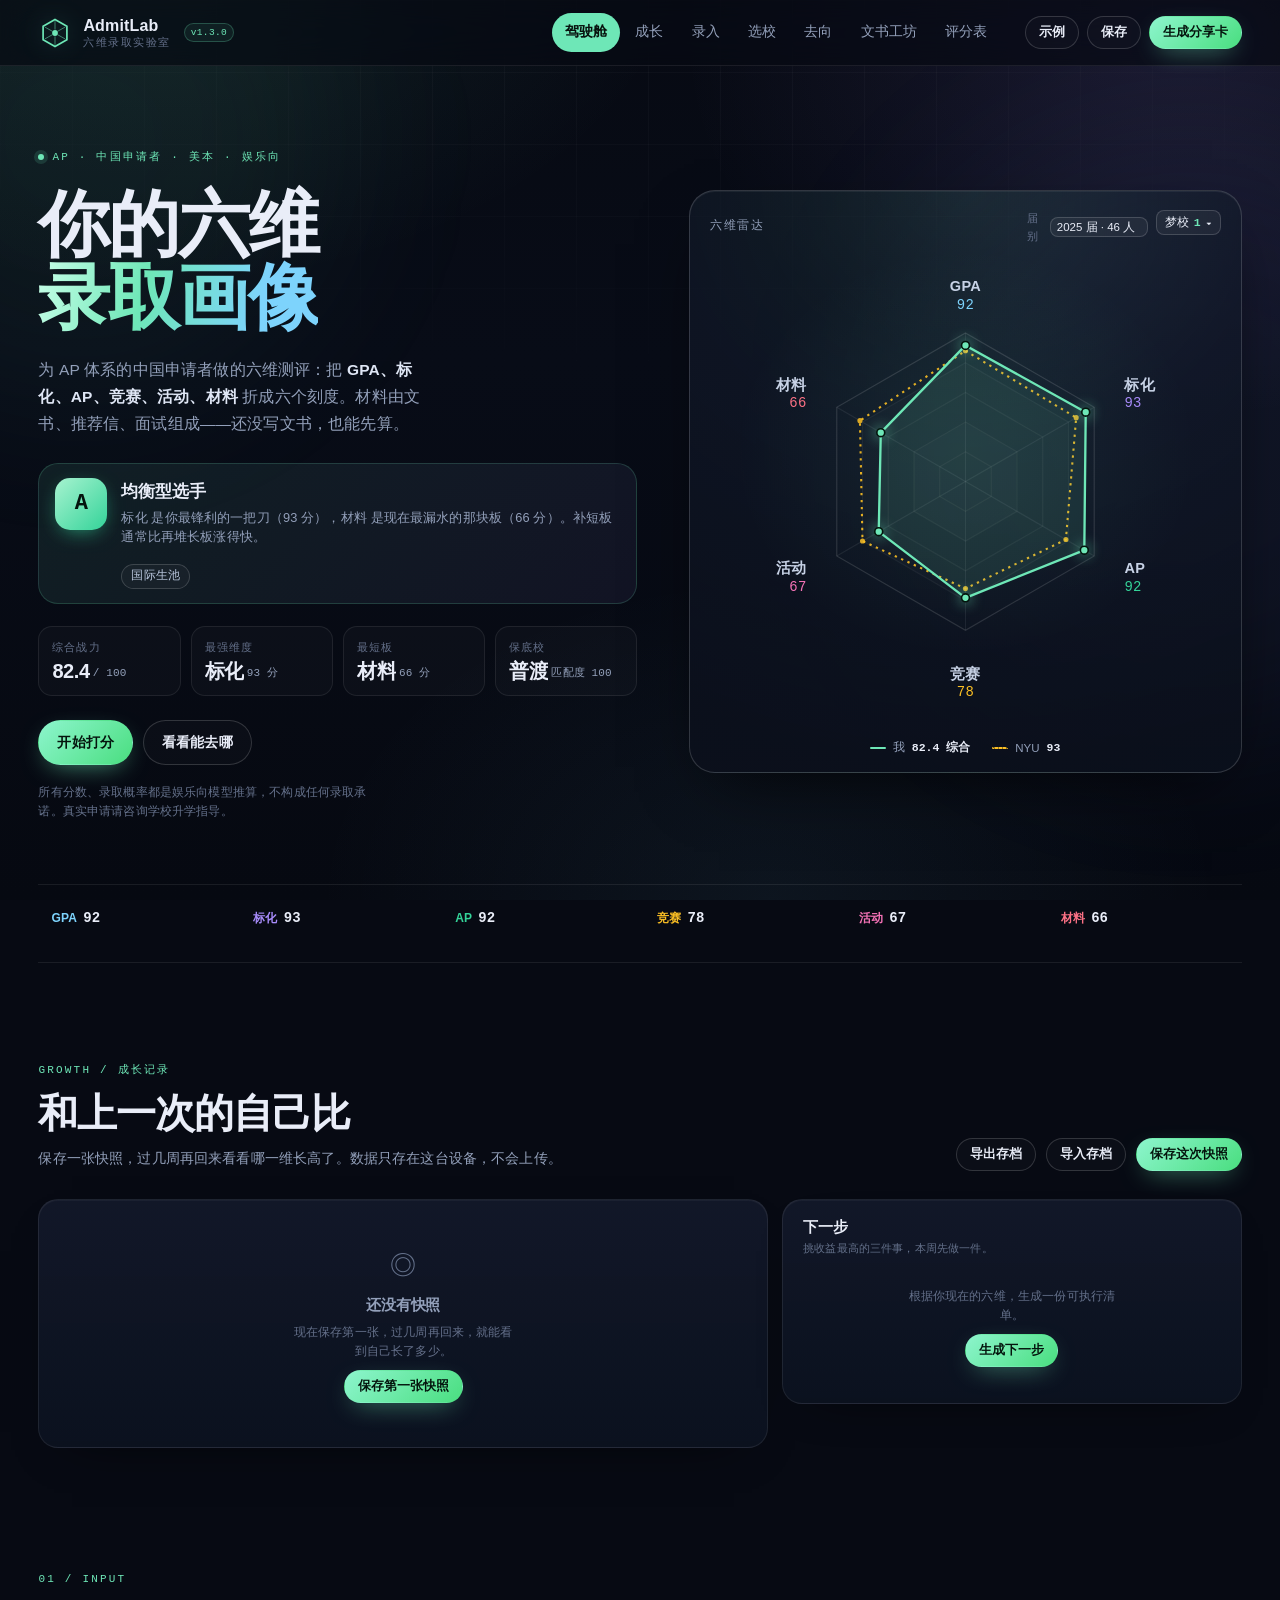
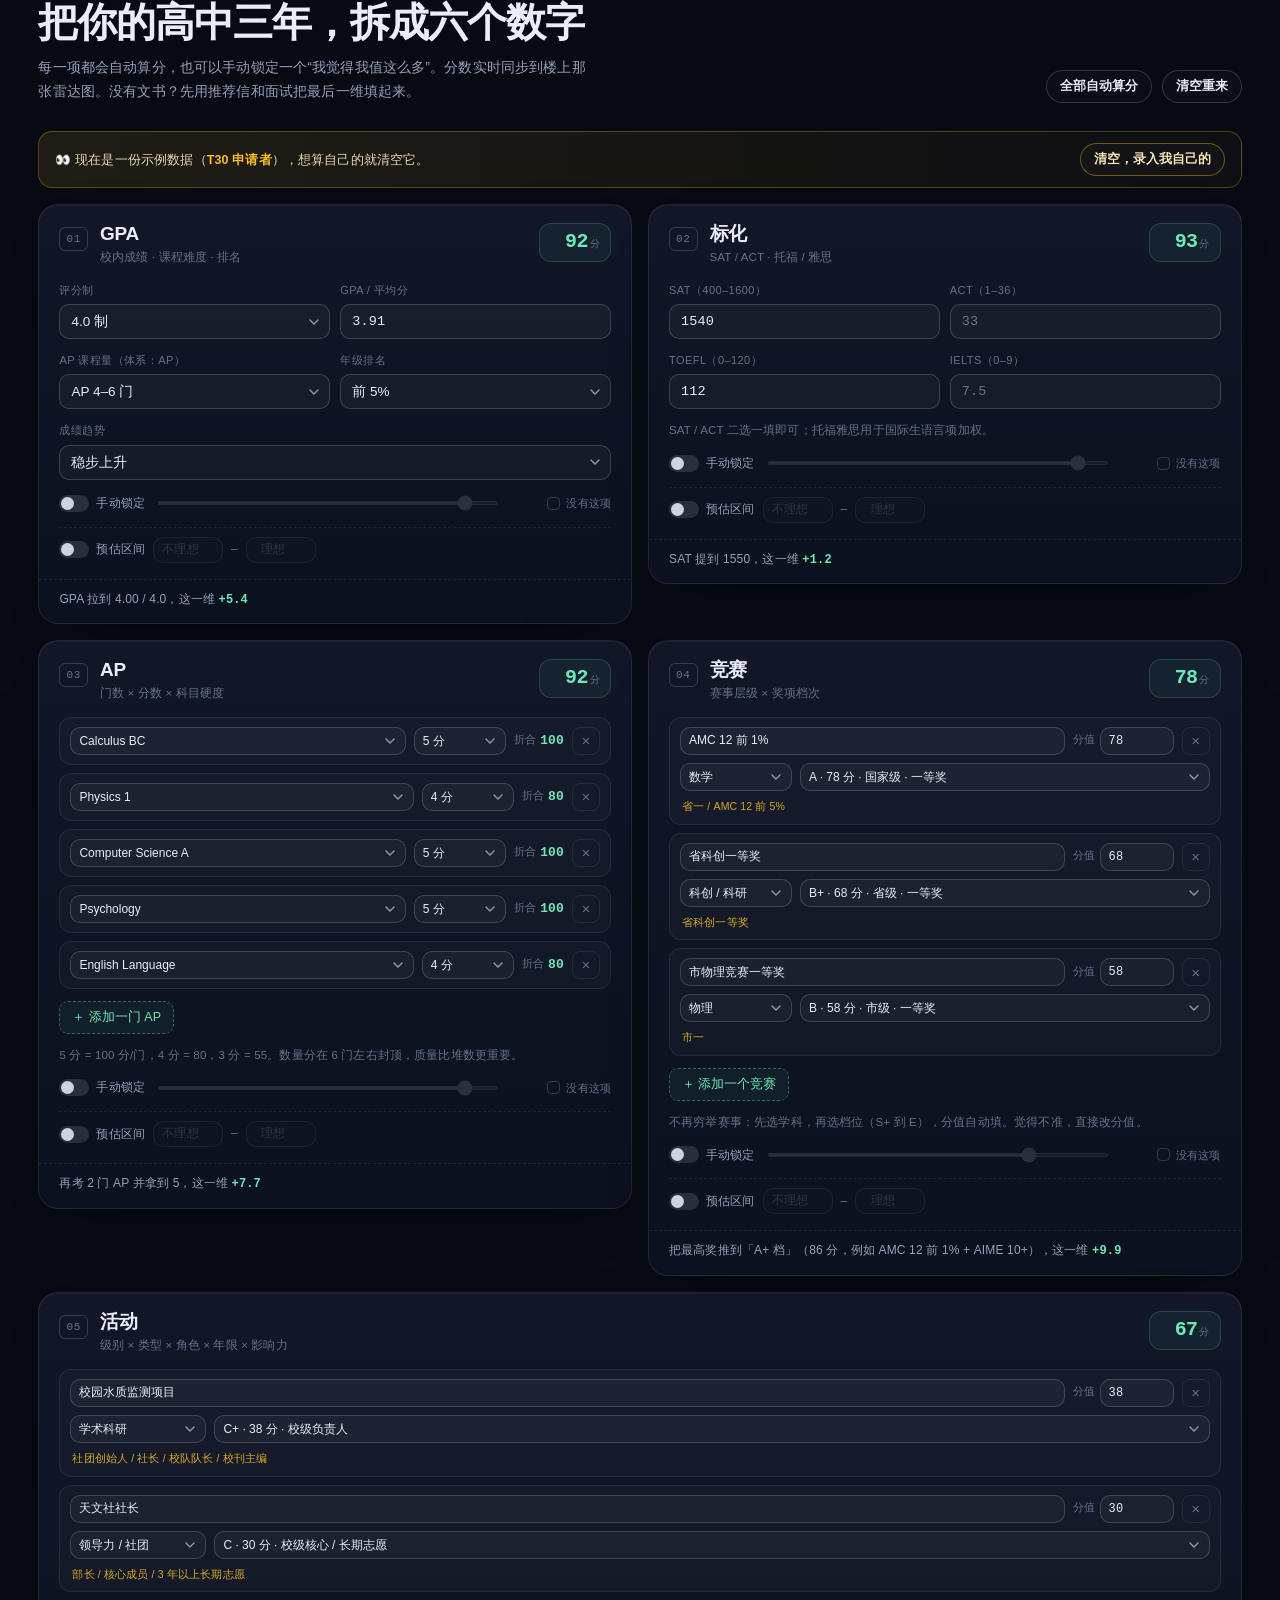
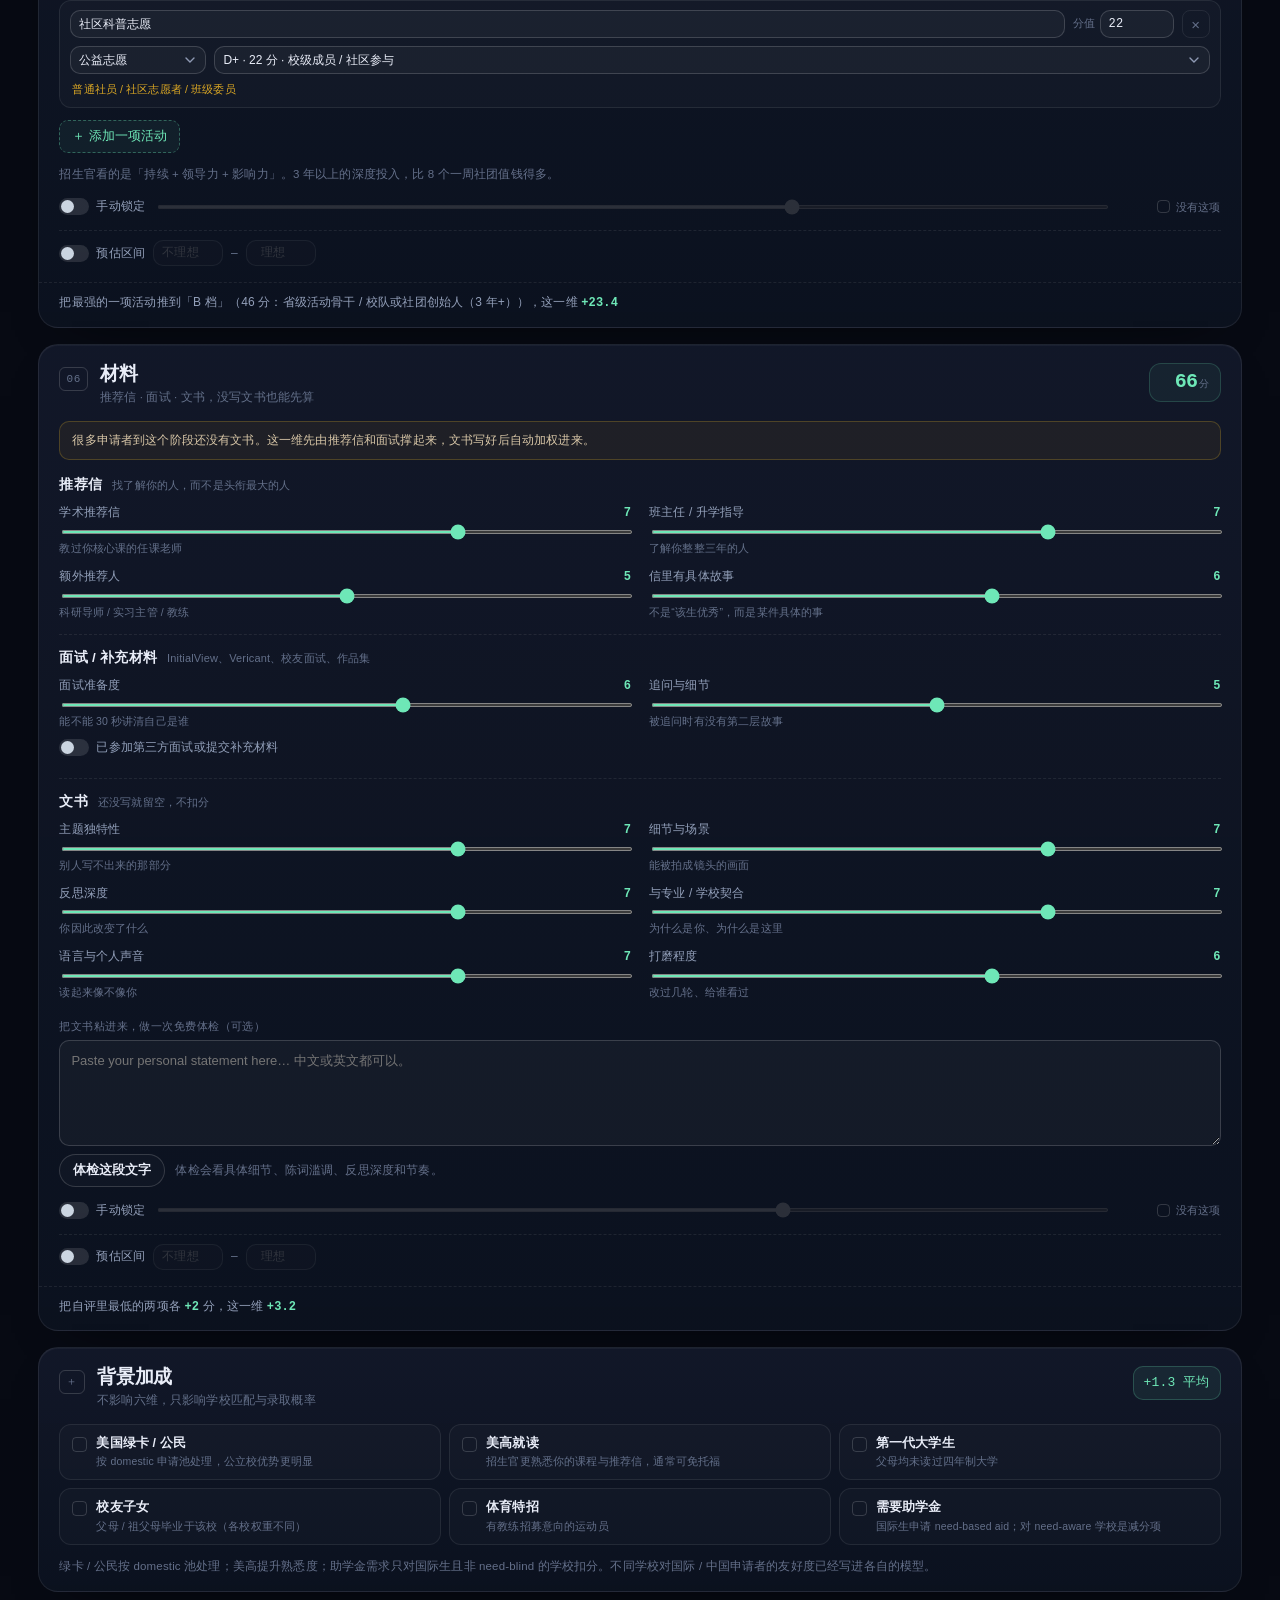
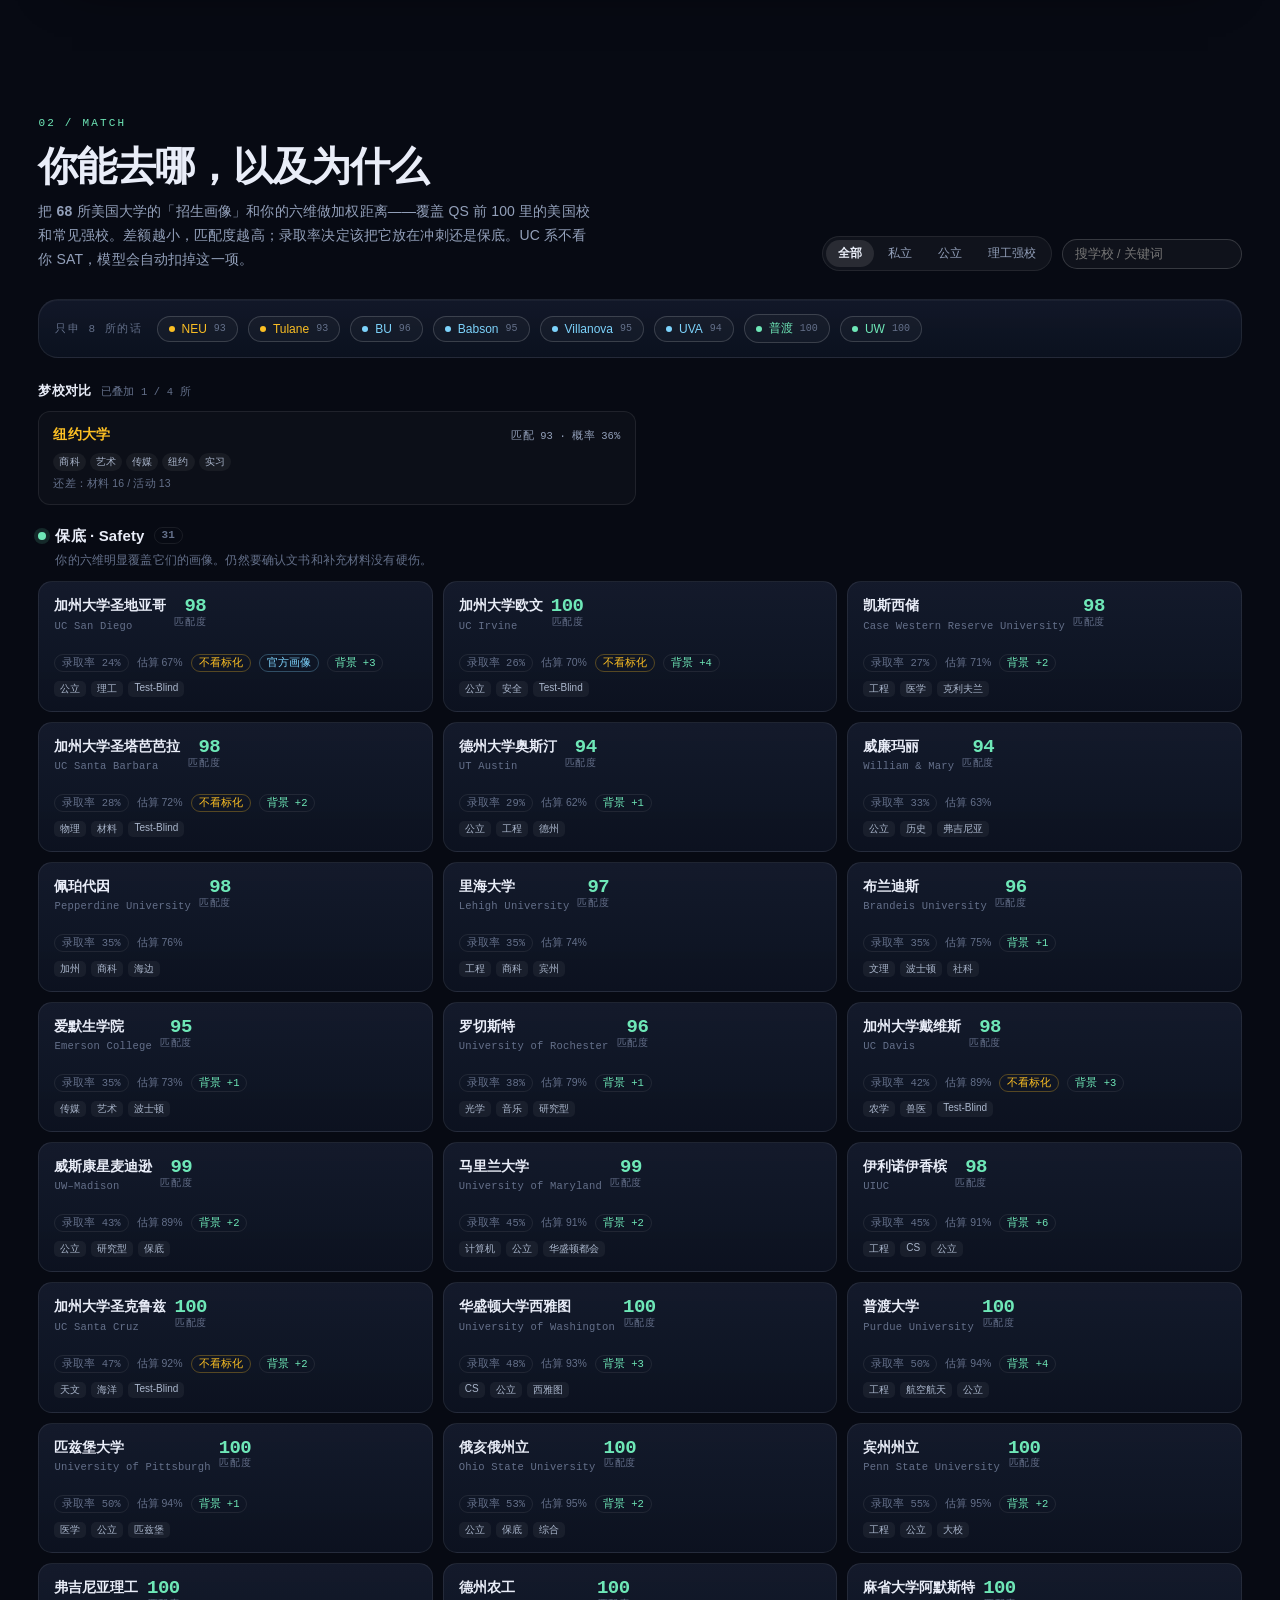
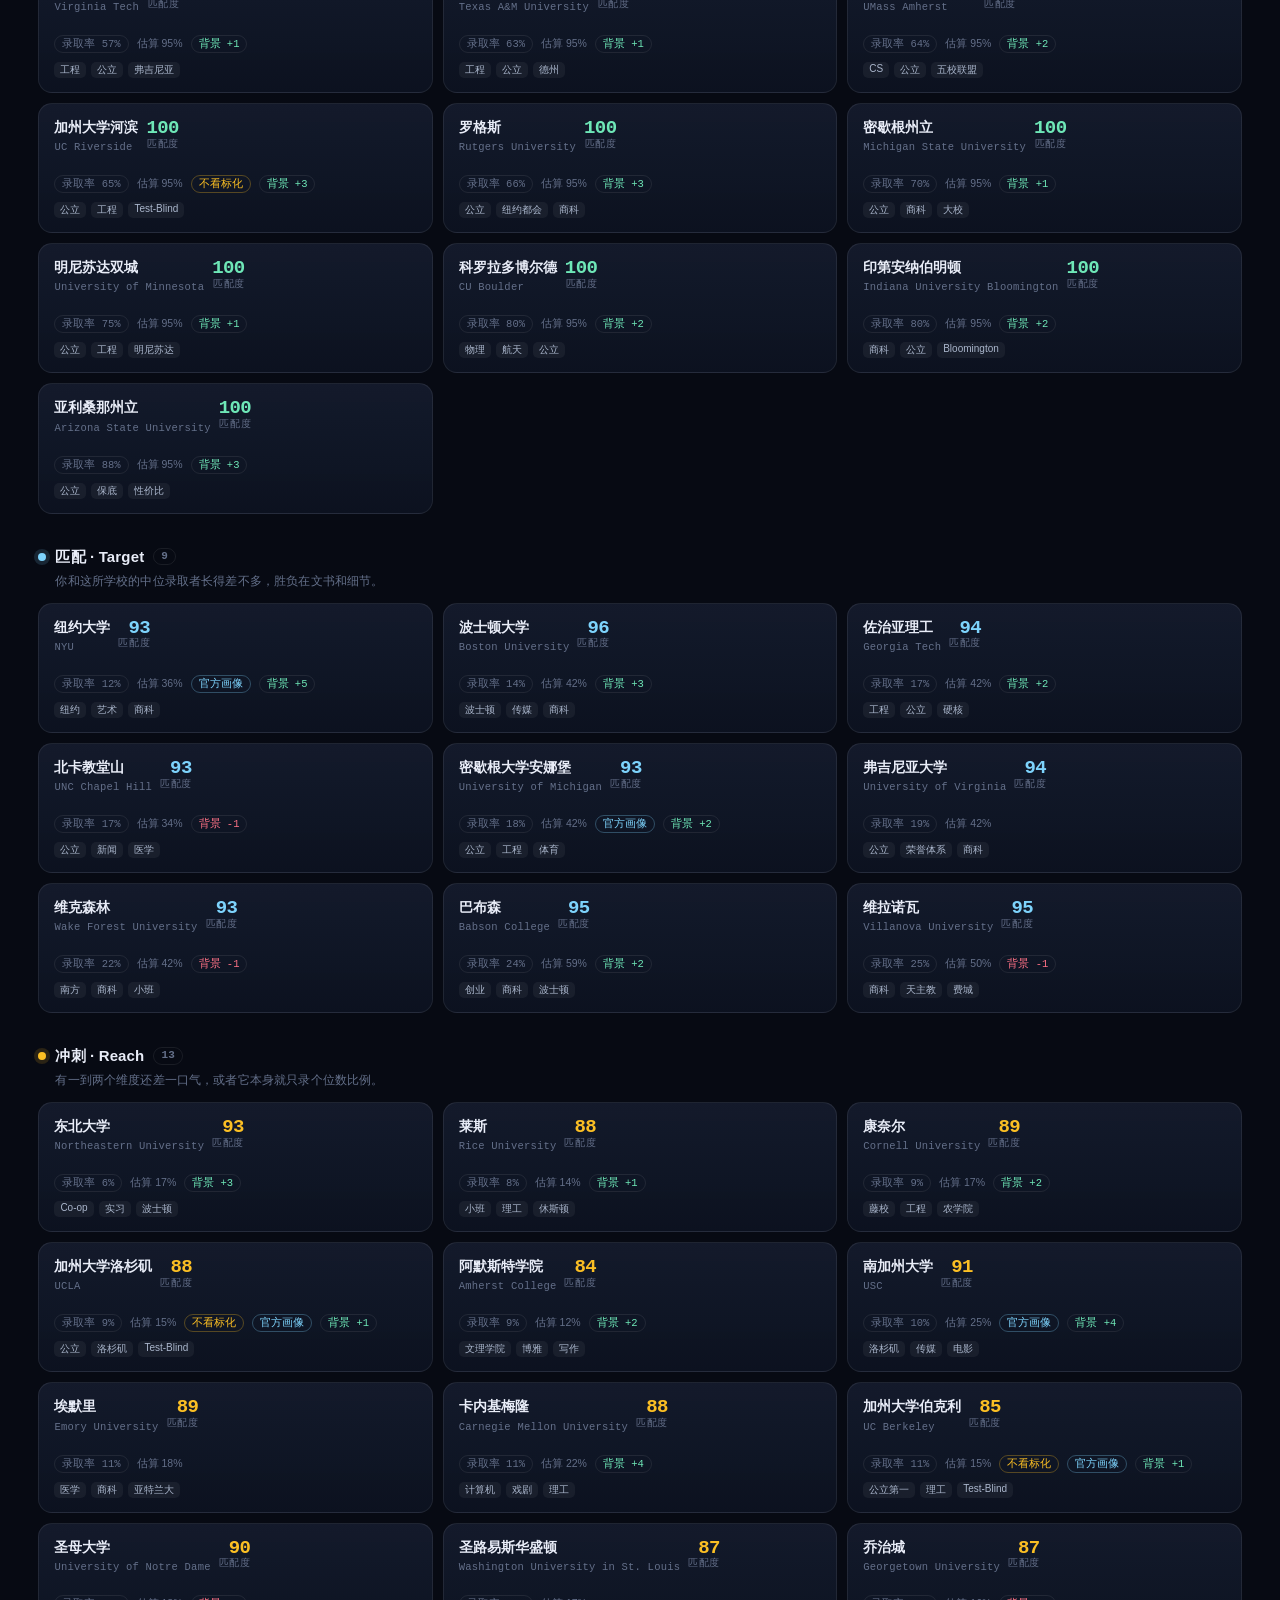
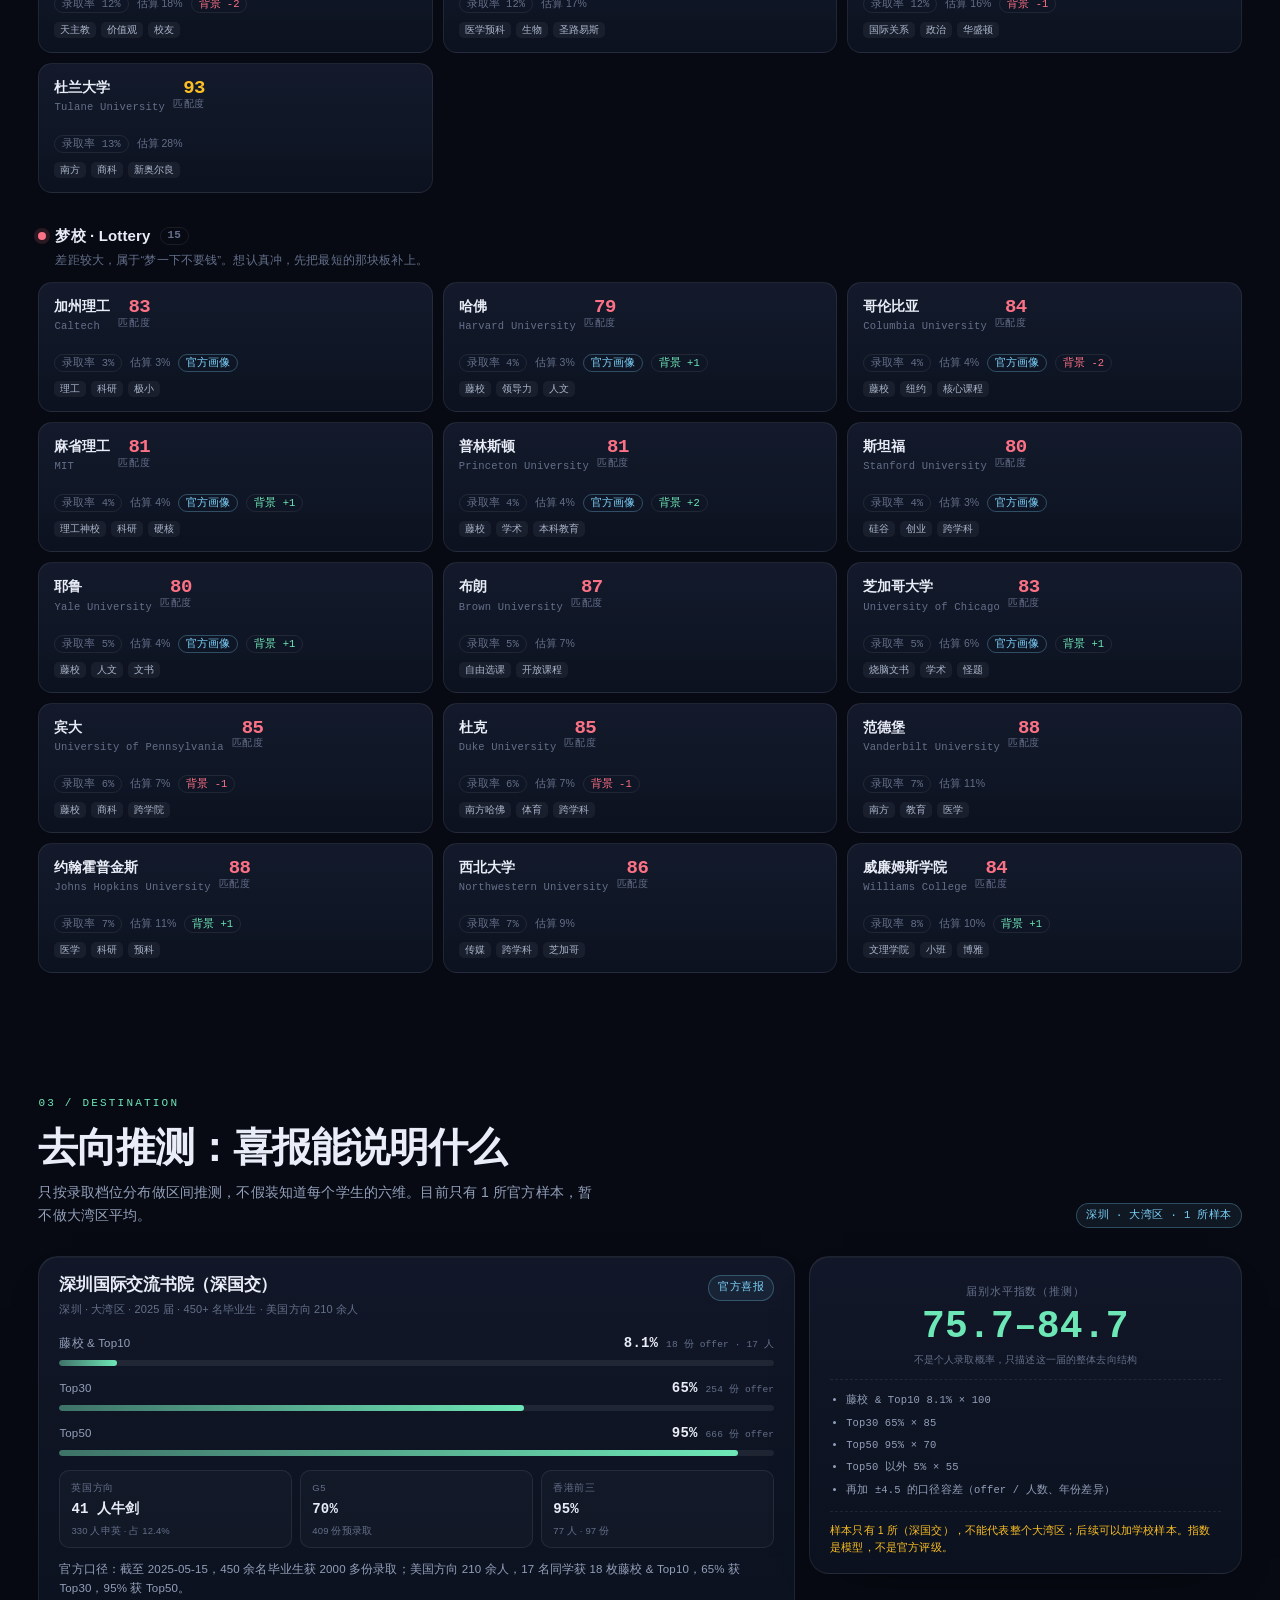
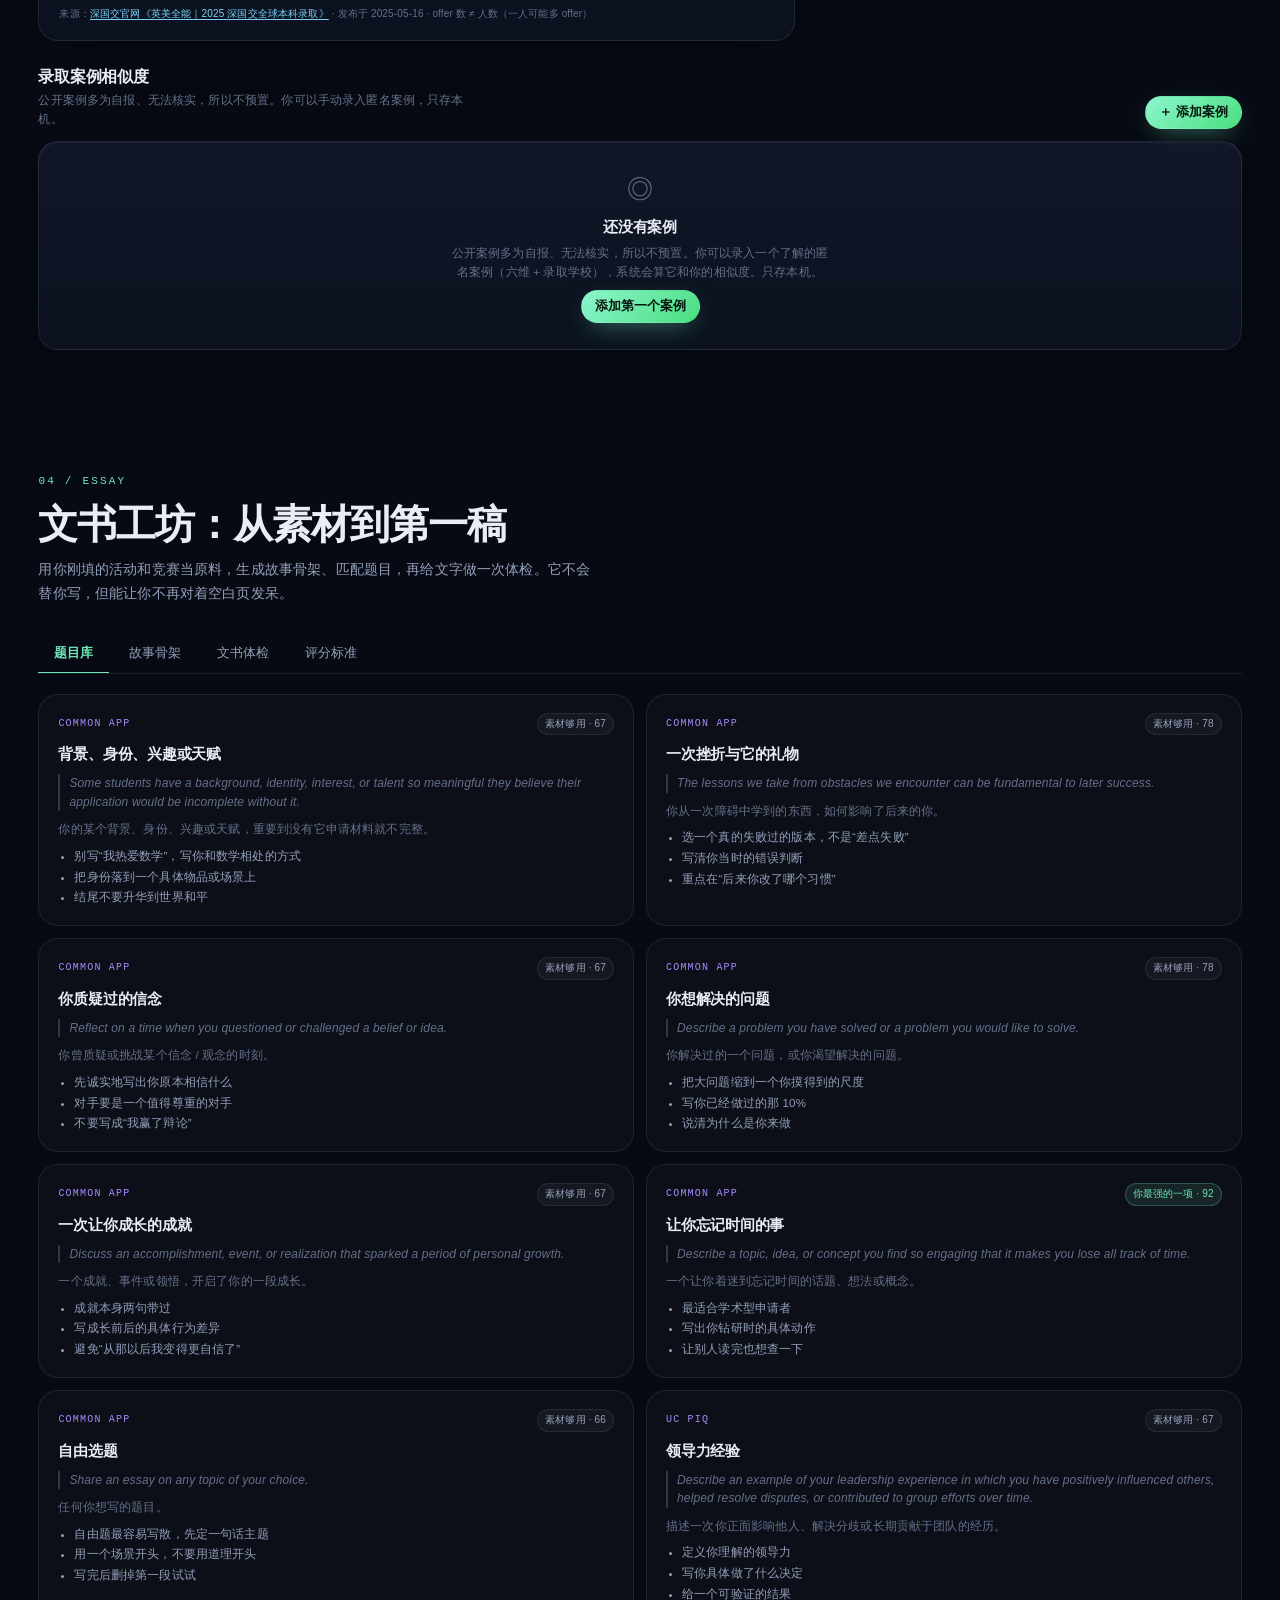
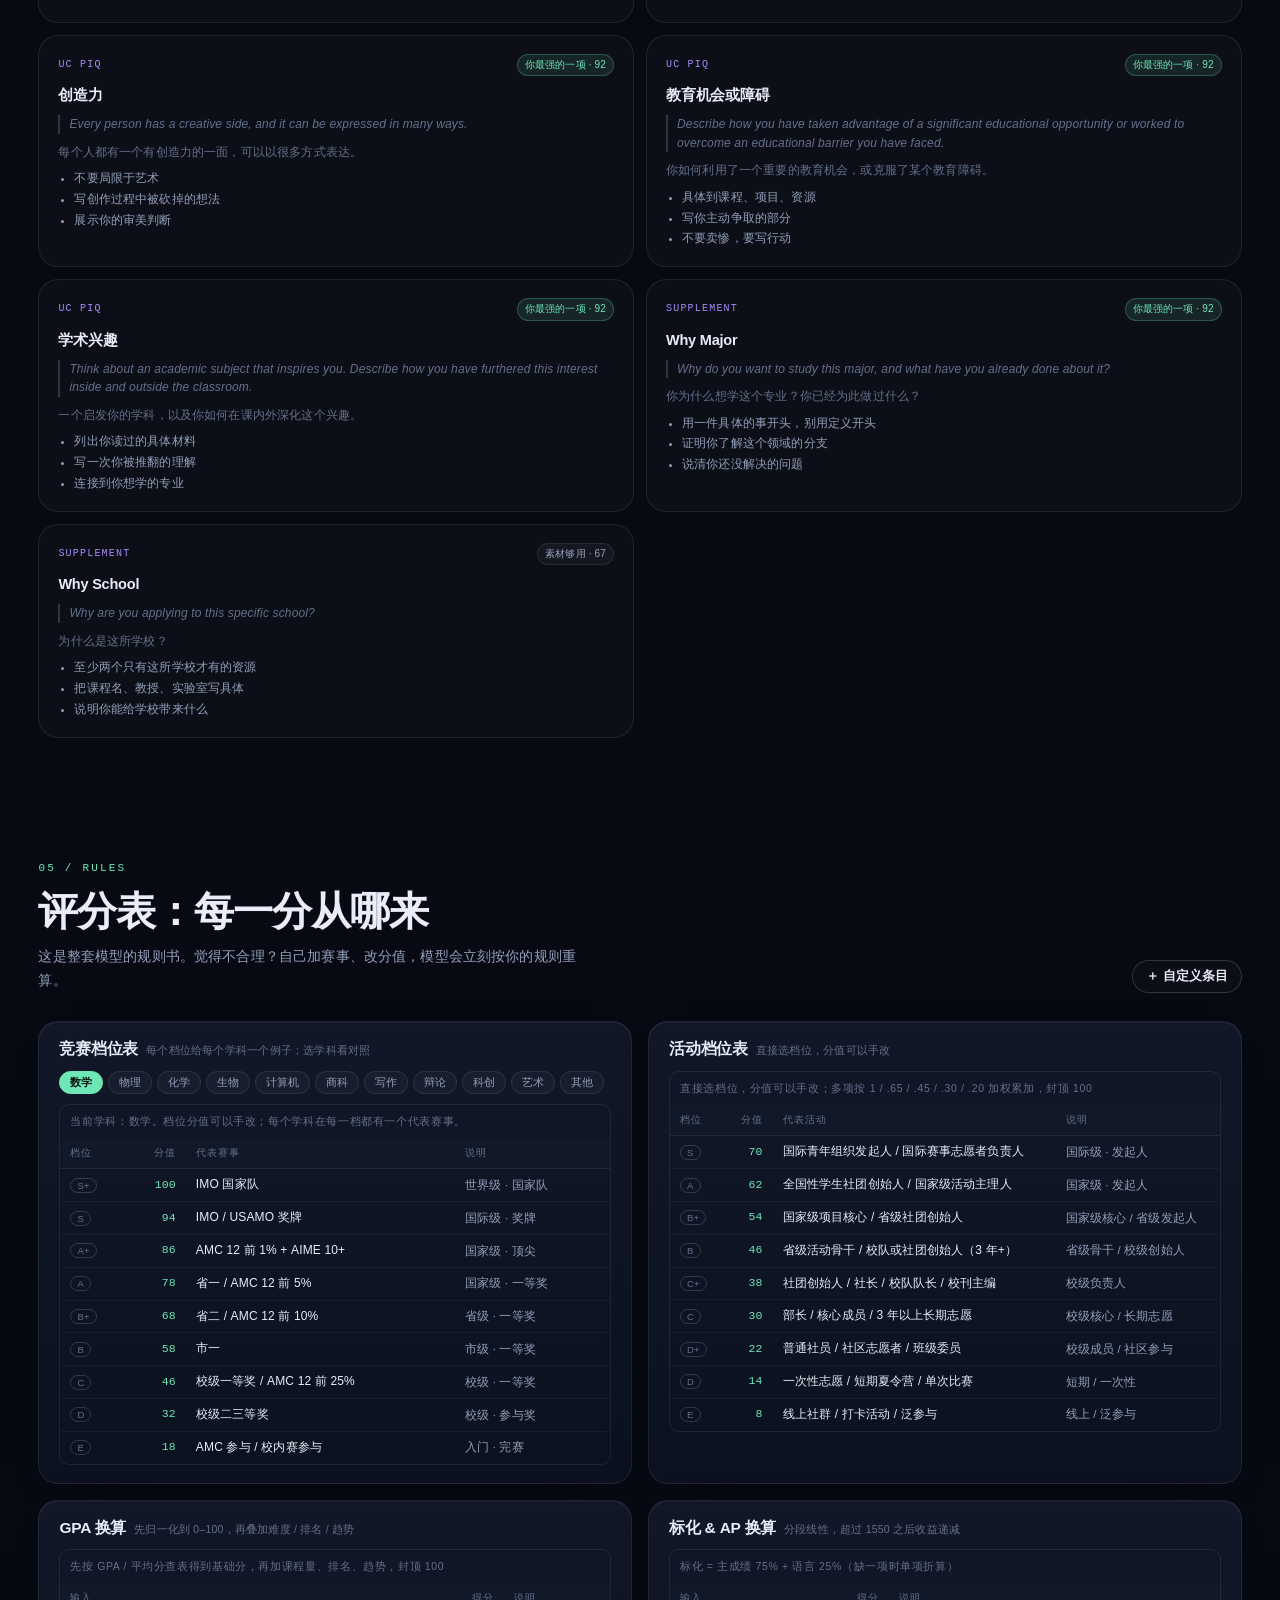
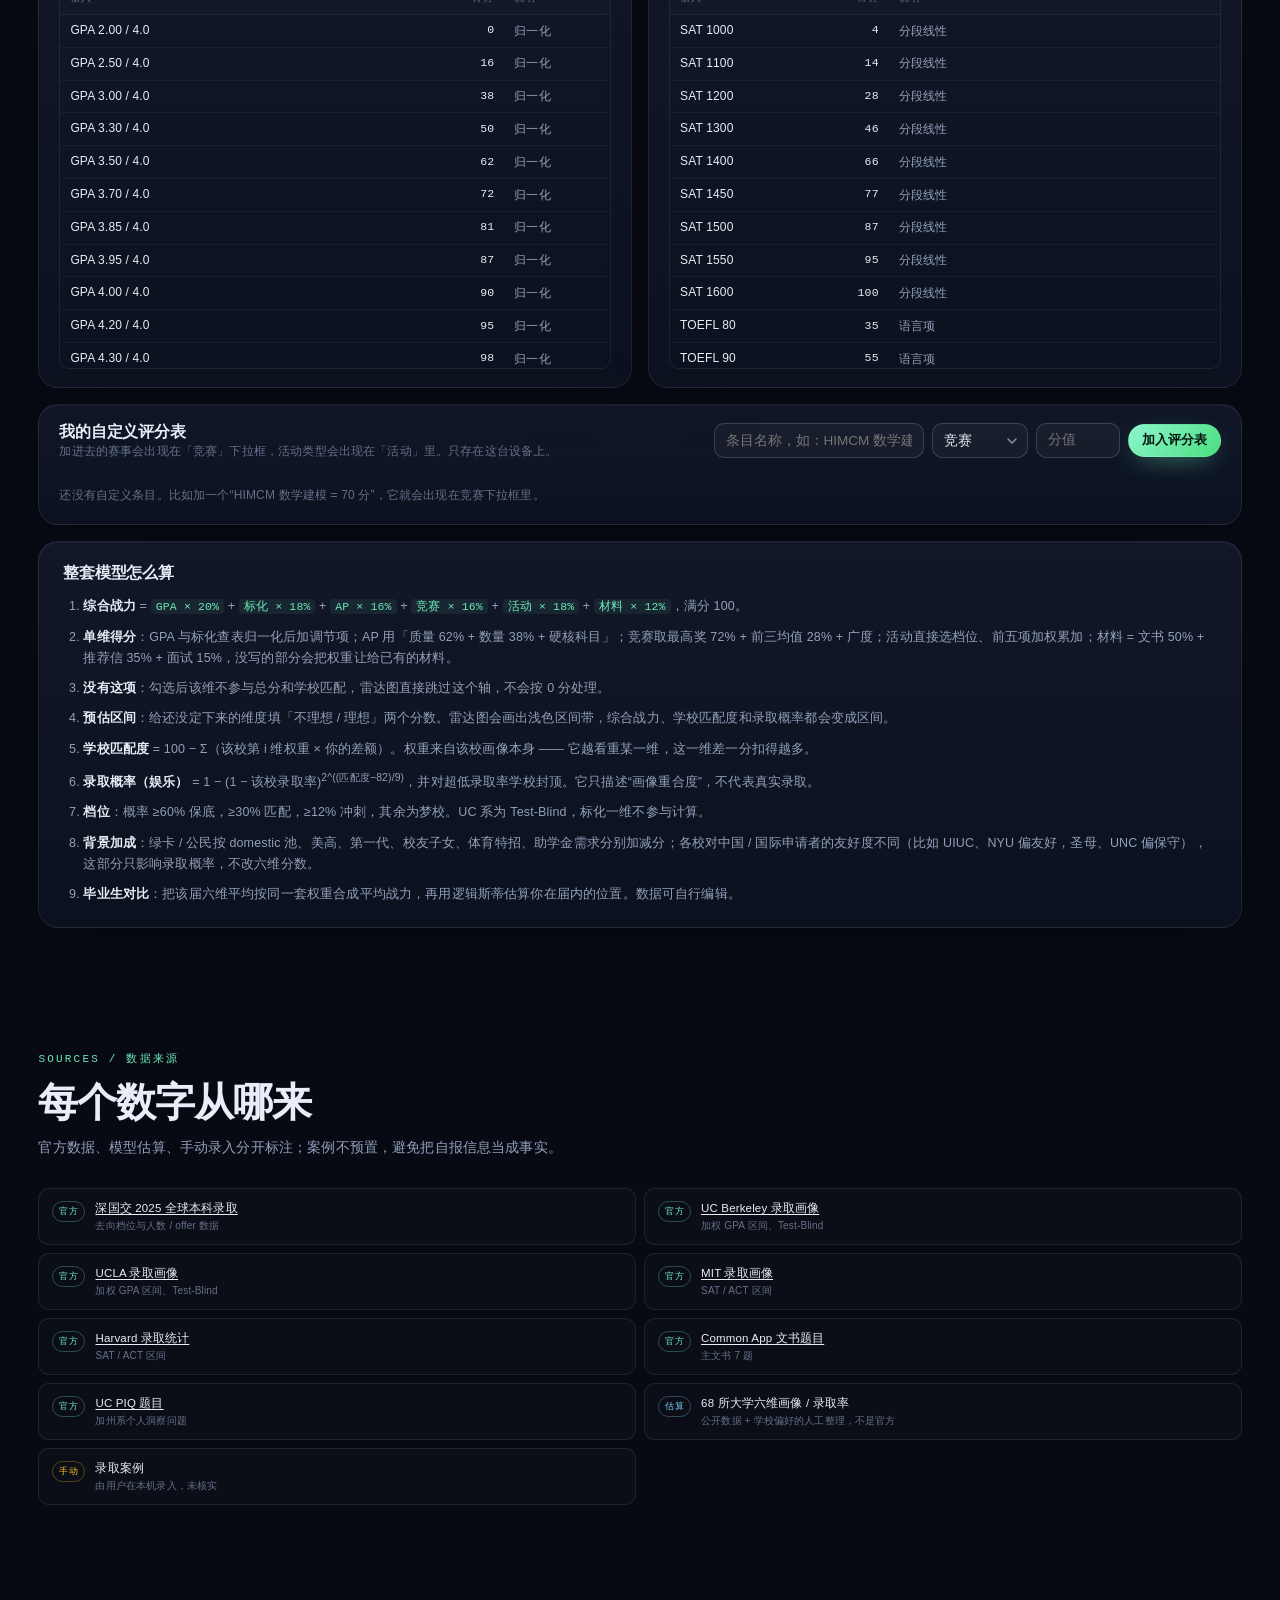
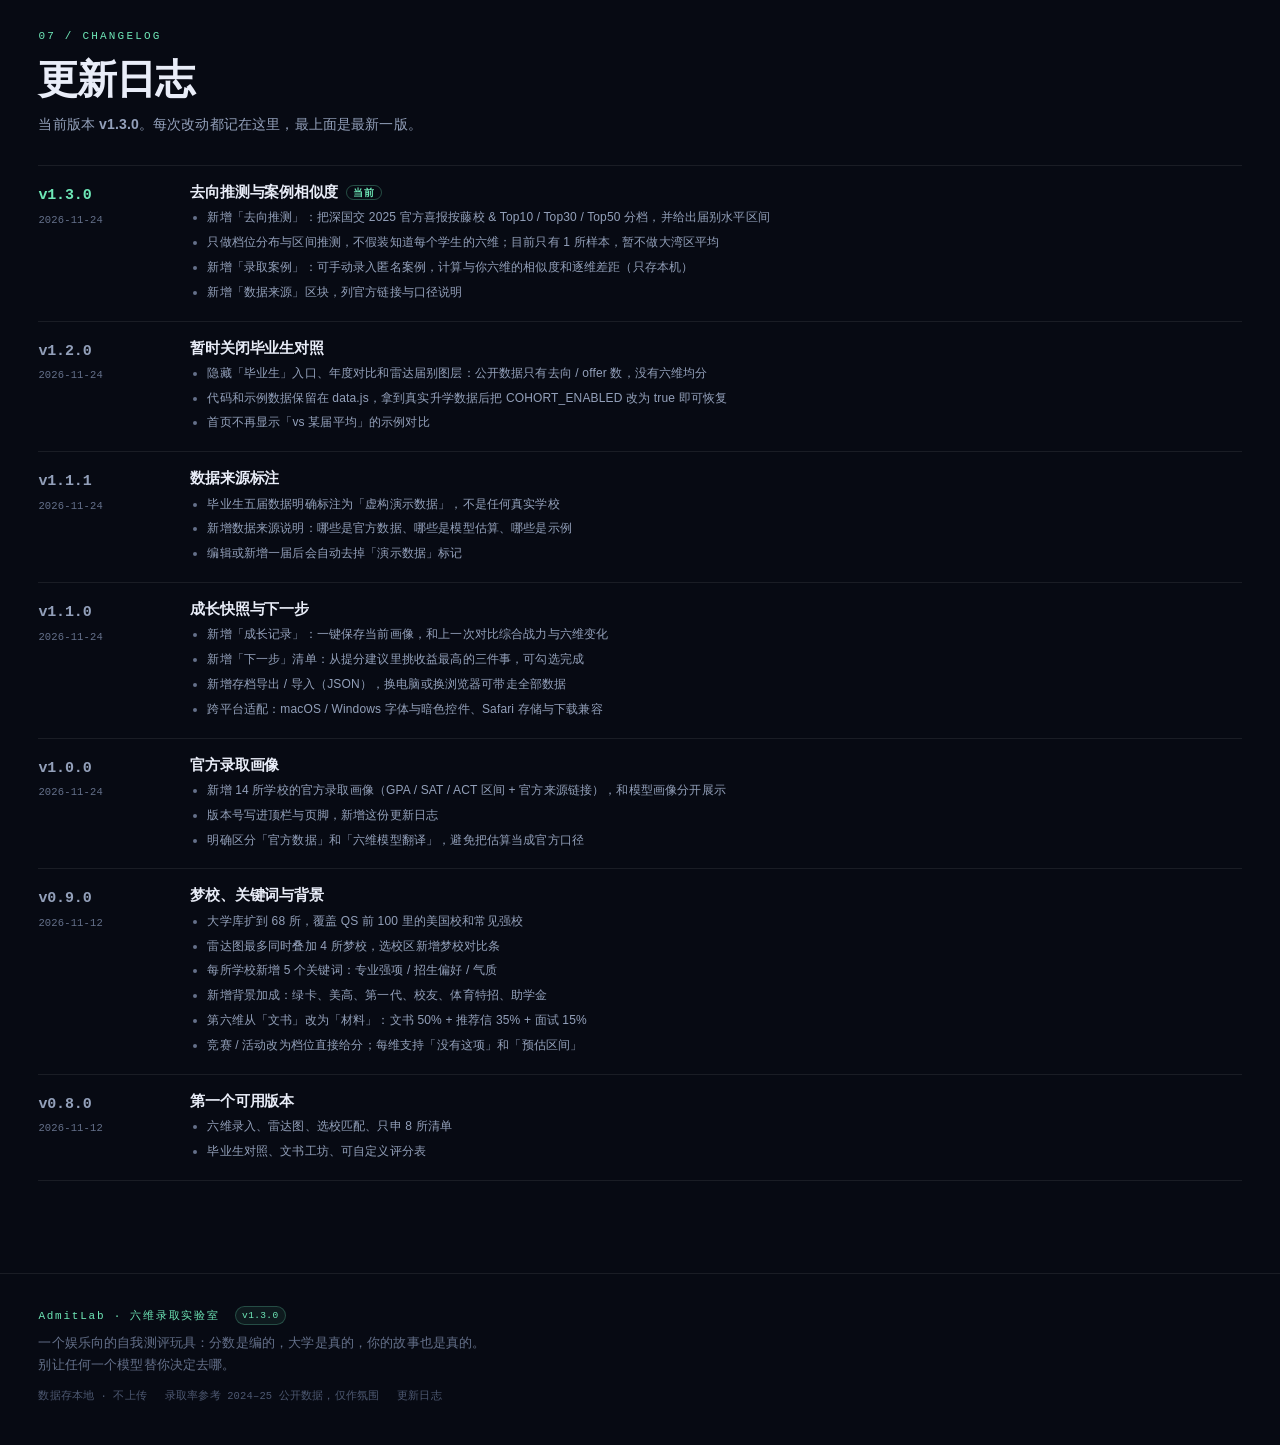
==== commit e37f332c: "Add files via upload" ====
--- a/index.html
+++ b/index.html
@@ -17,14 +17,15 @@
       <svg viewBox="0 0 40 40"><path d="M20 4 34 12v16L20 36 6 28V12z" fill="none" stroke="currentColor" stroke-width="2"/><circle cx="20" cy="20" r="3.4" fill="currentColor"/><path d="M20 6v10M20 24v10M8 13l9 5M32 13l-9 5M8 27l9-5M32 27l-9-5" stroke="currentColor" stroke-width="1.1" opacity=".55"/></svg>
     </span>
     <span class="brand-text"><b>AdmitLab</b><small>六维录取实验室</small></span>
-    <span class="ver-pill js-version">v1.1.0</span>
+    <span class="ver-pill js-version">v1.3.0</span>
   </a>
   <nav class="topnav" aria-label="页面导航">
     <a href="#sec-dash" class="on">驾驶舱</a>
     <a href="#sec-growth">成长</a>
     <a href="#sec-input">录入</a>
     <a href="#sec-schools">选校</a>
-    <a href="#sec-cohort">毕业生</a>
+    <a href="#sec-dest">去向</a>
+    <a href="#sec-cohort" id="nav-cohort">毕业生</a>
     <a href="#sec-essay">文书工坊</a>
     <a href="#sec-rubric">评分表</a>
   </nav>
@@ -72,7 +73,7 @@
         <div class="radar-head">
           <span>六维雷达</span>
           <div class="radar-controls">
-            <label class="mini-select">届别
+            <label class="mini-select" id="yearControl">届别
               <select id="overlayYear" aria-label="叠加哪一届毕业生平均"></select>
             </label>
             <div class="pick-wrap">
@@ -434,6 +435,7 @@
       </div>
     </header>
 
+    <div class="cohort-demo" id="cohortDemo" hidden></div>
     <div class="year-bar" id="yearBar" role="group" aria-label="选择毕业生届别"></div>
 
     <div class="cohort-layout">
@@ -442,6 +444,32 @@
     </div>
 
     <p class="cohort-note">数据可编辑：把你们学校升学榜上的真实平均分填进来，这个对比才有意义。点「编辑本届数据」修改，全部存在本机。</p>
+  </section>
+
+  <!-- 5. 去向推测 -->
+  <section class="section" id="sec-dest">
+    <header class="sec-head">
+      <div>
+        <p class="sec-kicker">03 / DESTINATION</p>
+        <h2>去向推测：喜报能说明什么</h2>
+        <p class="sec-sub">只按录取档位分布做区间推测，不假装知道每个学生的六维。目前只有 1 所官方样本，暂不做大湾区平均。</p>
+      </div>
+      <div class="sec-tools"><span class="sample-chip">深圳 · 大湾区 · 1 所样本</span></div>
+    </header>
+
+    <div class="dest-grid">
+      <article class="card dest-main" id="destMain"></article>
+      <aside class="card dest-side" id="destSide"></aside>
+    </div>
+
+    <div class="case-head">
+      <div>
+        <h3>录取案例相似度</h3>
+        <p>公开案例多为自报、无法核实，所以不预置。你可以手动录入匿名案例，只存本机。</p>
+      </div>
+      <button class="btn primary small" id="btnAddCase" type="button">＋ 添加案例</button>
+    </div>
+    <div class="case-grid" id="caseGrid"></div>
   </section>
 
   <!-- 6. 文书工坊 -->
@@ -563,13 +591,25 @@
     </div>
   </section>
 
-  <!-- 6. 更新日志 -->
+  <!-- 7. 数据来源 -->
+  <section class="section sources" id="sec-sources">
+    <header class="sec-head">
+      <div>
+        <p class="sec-kicker">SOURCES / 数据来源</p>
+        <h2>每个数字从哪来</h2>
+        <p class="sec-sub">官方数据、模型估算、手动录入分开标注；案例不预置，避免把自报信息当成事实。</p>
+      </div>
+    </header>
+    <div class="source-list" id="sourceList"></div>
+  </section>
+
+  <!-- 8. 更新日志 -->
   <section class="section changelog" id="sec-changelog">
     <header class="sec-head">
       <div>
-        <p class="sec-kicker">06 / CHANGELOG</p>
+        <p class="sec-kicker">07 / CHANGELOG</p>
         <h2>更新日志</h2>
-        <p class="sec-sub">当前版本 <b id="logVersion" class="js-version">v1.1.0</b>。每次改动都记在这里，最上面是最新一版。</p>
+        <p class="sec-sub">当前版本 <b id="logVersion" class="js-version">v1.3.0</b>。每次改动都记在这里，最上面是最新一版。</p>
       </div>
     </header>
     <div class="log" id="changelogList"></div>
@@ -577,7 +617,7 @@
 </main>
 
 <footer class="foot">
-  <div class="foot-brand">AdmitLab · 六维录取实验室 <span class="ver-pill js-version">v1.1.0</span></div>
+  <div class="foot-brand">AdmitLab · 六维录取实验室 <span class="ver-pill js-version">v1.3.0</span></div>
   <p>一个娱乐向的自我测评玩具：分数是编的，大学是真的，你的故事也是真的。别让任何一个模型替你决定去哪。</p>
   <div class="foot-meta"><span>数据存本地 · 不上传</span><span>录取率参考 2024–25 公开数据，仅作氛围</span><a href="#sec-changelog">更新日志</a></div>
 </footer>
--- a/css/style.css
+++ b/css/style.css
@@ -511,6 +511,14 @@
 .tier-match .sc-fit b{color:var(--match)}
 .tier-reach .sc-fit b{color:var(--reach)}
 .tier-dream .sc-fit b{color:var(--dream)}
+
+.cohort-demo{
+  margin-bottom:12px;padding:9px 13px;border-radius:10px;font-size:11.5px;line-height:1.6;
+  color:#f3d9a4;background:rgba(251,191,36,.07);border:1px solid rgba(251,191,36,.3);
+}
+.cohort-demo[hidden]{display:none}
+.cohort-demo b{color:var(--amber);font-weight:600;margin-right:2px}
+.c-badge.demo{color:var(--amber);border-color:rgba(251,191,36,.4);background:rgba(251,191,36,.06)}
 
 /* ---------- 毕业生 ---------- */
 .year-bar{display:flex;gap:8px;flex-wrap:wrap;margin-bottom:18px}
@@ -733,6 +741,88 @@
   .growth-grid{grid-template-columns:1fr}
 }
 
+/* ---------- 去向推测 / 案例 ---------- */
+.sample-chip{
+  display:inline-flex;align-items:center;font-size:10.5px;font-family:var(--mono);letter-spacing:.04em;
+  color:var(--sky);background:rgba(125,211,252,.07);border:1px solid rgba(125,211,252,.28);
+  padding:3px 9px;border-radius:999px;white-space:nowrap;
+}
+.dest-grid{display:grid;grid-template-columns:1.4fr .8fr;gap:14px;align-items:start}
+.dest-main,.dest-side{padding:18px 20px}
+.dest-title{display:flex;justify-content:space-between;align-items:flex-start;gap:12px;flex-wrap:wrap;margin-bottom:14px}
+.dest-title h3{font-size:17px}
+.dest-title p{font-size:11px;color:var(--dim);margin-top:4px}
+.dest-tiers{display:flex;flex-direction:column;gap:11px;margin-bottom:14px}
+.dt-top{display:flex;align-items:baseline;gap:8px;font-size:11.5px;color:var(--muted)}
+.dt-top b{font-family:var(--mono);font-size:14px;color:var(--text);margin-left:auto}
+.dt-top small{font-size:9.5px;color:var(--dim);font-family:var(--mono)}
+.dt-bar{height:6px;border-radius:4px;background:rgba(255,255,255,.07);margin-top:5px;overflow:hidden}
+.dt-bar i{display:block;height:100%;border-radius:4px;background:linear-gradient(90deg,rgba(110,231,183,.4),var(--mint))}
+.dest-uk{display:grid;grid-template-columns:repeat(3,minmax(0,1fr));gap:8px;margin-bottom:12px}
+.dest-uk div{padding:9px 11px;border-radius:10px;border:1px solid var(--line);background:rgba(255,255,255,.025)}
+.dest-uk span{display:block;font-size:9.5px;letter-spacing:.06em;color:var(--dim)}
+.dest-uk b{display:block;font-family:var(--mono);font-size:14px;color:var(--text);margin-top:2px}
+.dest-uk small{display:block;font-size:9.5px;color:var(--dim);margin-top:2px}
+.dest-note{font-size:11.5px;color:var(--muted);line-height:1.65}
+.dest-src{font-size:10px;color:var(--dim);line-height:1.6;margin-top:8px;word-break:break-all}
+.dest-src a{color:var(--sky);text-decoration:underline;text-underline-offset:2px}
+.dest-index{text-align:center;padding:8px 0 12px;border-bottom:1px dashed var(--line);margin-bottom:12px}
+.dest-index span{display:block;font-size:10.5px;letter-spacing:.08em;color:var(--dim)}
+.dest-index b{display:block;font-family:var(--mono);font-size:38px;font-weight:600;color:var(--mint);line-height:1.1;margin:5px 0}
+.dest-index small{display:block;font-size:10px;color:var(--dim);line-height:1.5}
+.dest-formula{margin:0;padding-left:16px;display:flex;flex-direction:column;gap:5px}
+.dest-formula li{font-size:10.5px;color:var(--muted);font-family:var(--mono)}
+.dest-warn{font-size:10.5px;color:var(--amber);line-height:1.6;margin-top:12px;padding-top:10px;border-top:1px dashed var(--line)}
+.case-head{display:flex;justify-content:space-between;align-items:flex-end;gap:14px;flex-wrap:wrap;margin:26px 0 12px}
+.case-head h3{font-size:16px}
+.case-head p{font-size:11.5px;color:var(--dim);margin-top:4px;max-width:70ch}
+.case-grid{display:grid;grid-template-columns:repeat(3,minmax(0,1fr));gap:10px}
+.case-card{padding:14px 15px;border-radius:14px;border:1px solid var(--line);background:rgba(255,255,255,.025);position:relative}
+.case-top{display:flex;justify-content:space-between;gap:10px;align-items:flex-start}
+.case-top b{display:block;font-size:13.5px}
+.case-top small{display:block;font-size:9.5px;color:var(--dim);margin-top:2px;font-family:var(--mono)}
+.case-sim{text-align:right;flex:none}
+.case-sim b{font-family:var(--mono);font-size:20px;line-height:1;font-weight:600}
+.case-sim span{display:block;font-size:8.5px;color:var(--dim);letter-spacing:.08em;margin-top:2px}
+.case-sim.good b{color:var(--mint)}
+.case-sim.mid b{color:var(--sky)}
+.case-sim.low b{color:var(--amber)}
+.case-bars{display:flex;align-items:flex-end;gap:3px;height:32px;margin:10px 0 8px}
+.case-bars i{flex:1;border-radius:2px;opacity:.85}
+.case-gaps{font-size:10px;color:var(--muted);line-height:1.55}
+.case-src{font-size:9.5px;color:var(--dim);margin-top:5px;word-break:break-all}
+.case-del{position:absolute;right:9px;bottom:8px;background:none;border:0;color:var(--dim);font-size:9.5px;cursor:pointer;padding:2px 4px}
+.case-del:hover{color:var(--rose)}
+.case-add{min-height:120px;border:1px dashed var(--line-strong);border-radius:14px;background:none;color:var(--muted);font-size:12px;cursor:pointer}
+.case-add:hover{border-color:rgba(110,231,183,.45);color:var(--mint);background:rgba(110,231,183,.04)}
+.case-empty{grid-column:1/-1;padding:26px 20px;display:flex;flex-direction:column;align-items:center;gap:8px;text-align:center}
+.case-empty span{font-size:26px;color:var(--dim)}
+.case-empty h3{font-size:15px}
+.case-empty p{font-size:11.5px;color:var(--dim);line-height:1.65;max-width:60ch}
+.case-score-grid{display:grid;grid-template-columns:repeat(3,minmax(0,1fr));gap:8px;margin-top:10px}
+.case-score-grid input{font-family:var(--mono)}
+
+/* ---------- 数据来源 ---------- */
+.source-list{display:grid;grid-template-columns:repeat(2,minmax(0,1fr));gap:8px}
+.source-item{display:flex;gap:10px;align-items:flex-start;padding:11px 13px;border:1px solid var(--line);border-radius:11px;background:rgba(255,255,255,.02)}
+.source-tag{flex:none;font-size:9px;letter-spacing:.06em;padding:2px 6px;border-radius:999px;border:1px solid var(--line-strong);color:var(--dim);margin-top:1px}
+.source-tag.off{color:var(--mint);border-color:rgba(110,231,183,.3)}
+.source-tag.est{color:var(--sky);border-color:rgba(125,211,252,.3)}
+.source-tag.user{color:var(--amber);border-color:rgba(251,191,36,.3)}
+.source-item b{display:block;font-size:11.5px;font-weight:500;line-height:1.4}
+.source-item b a{color:var(--text);text-decoration:underline;text-underline-offset:2px}
+.source-item b a:hover{color:var(--mint)}
+.source-item small{display:block;font-size:10px;color:var(--dim);margin-top:2px;line-height:1.5}
+@media (max-width:1100px){
+  .dest-grid{grid-template-columns:1fr}
+  .case-grid{grid-template-columns:repeat(2,minmax(0,1fr))}
+}
+@media (max-width:640px){
+  .case-grid,.source-list{grid-template-columns:1fr}
+  .dest-uk{grid-template-columns:1fr}
+  .case-score-grid{grid-template-columns:repeat(2,minmax(0,1fr))}
+}
+
 /* ---------- 版本 / 更新日志 ---------- */
 .ver-pill{
   display:inline-block;font-family:var(--mono);font-size:9.5px;letter-spacing:.04em;
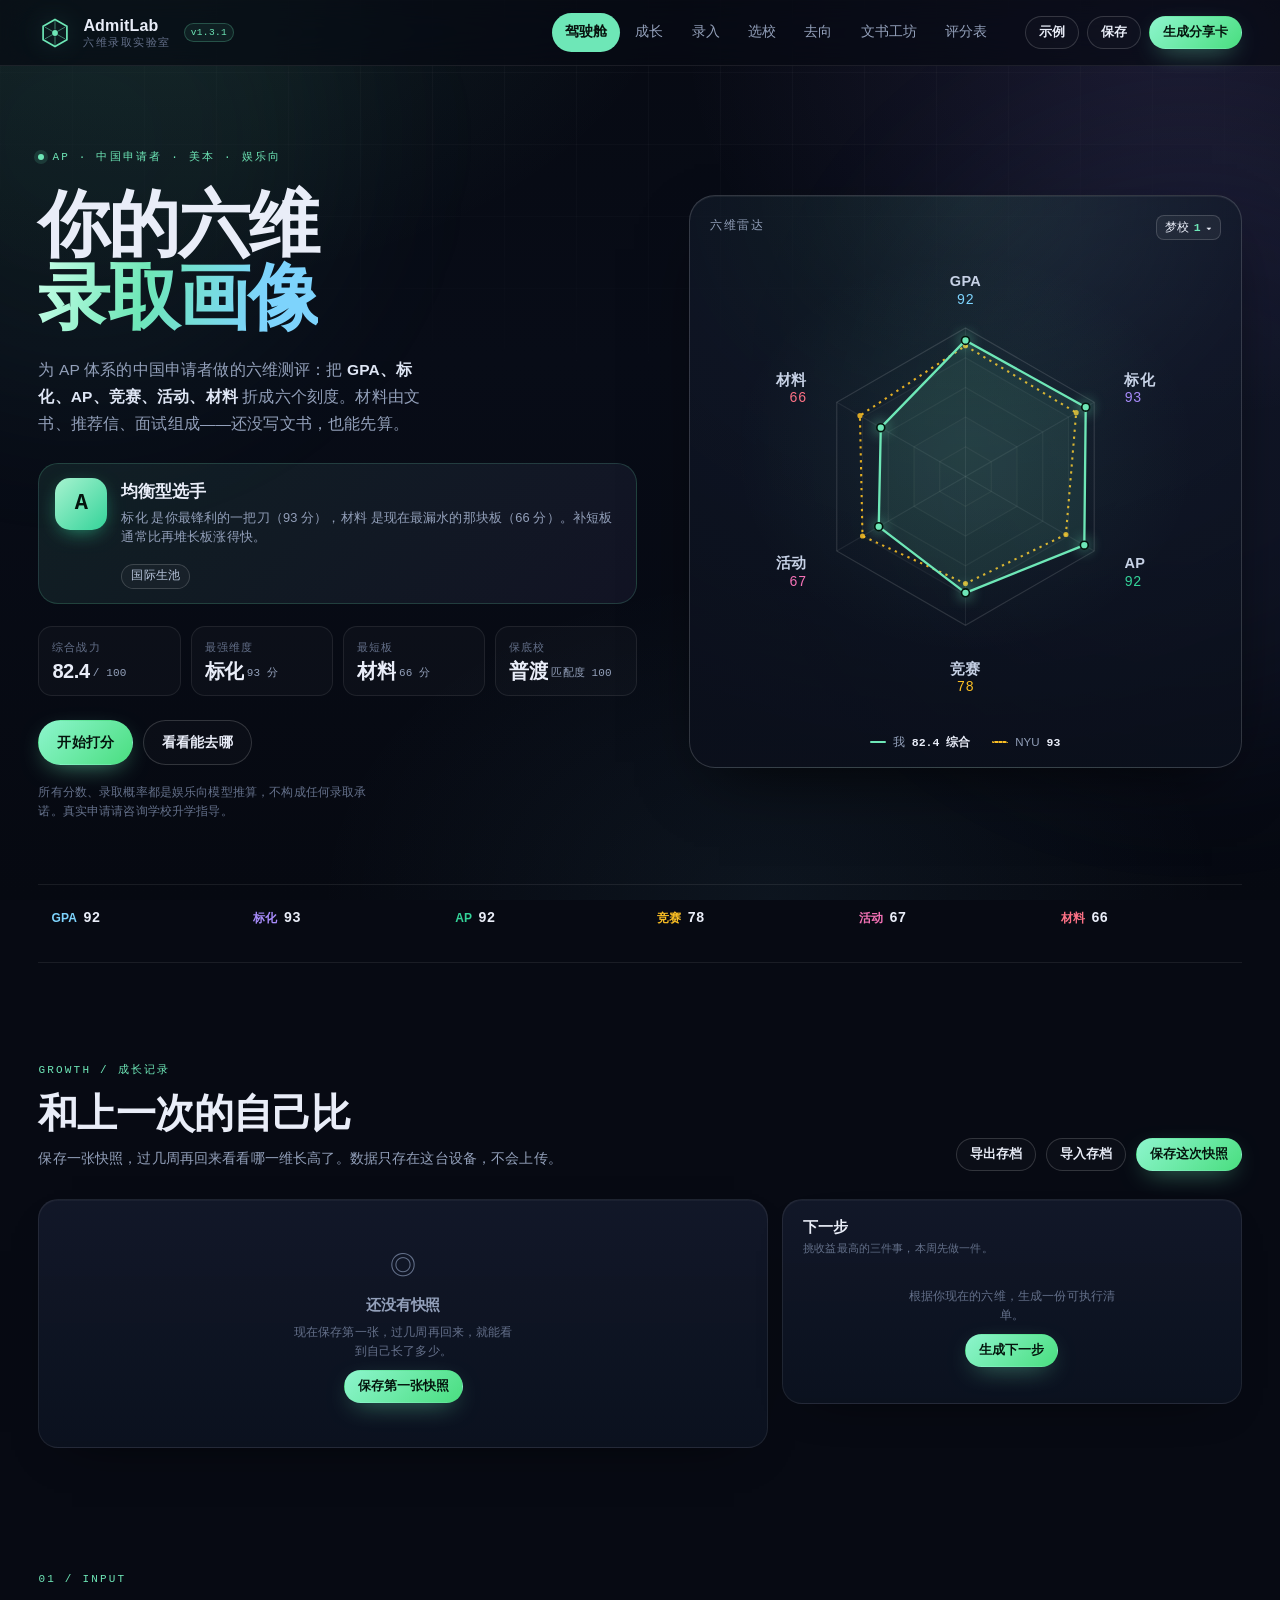
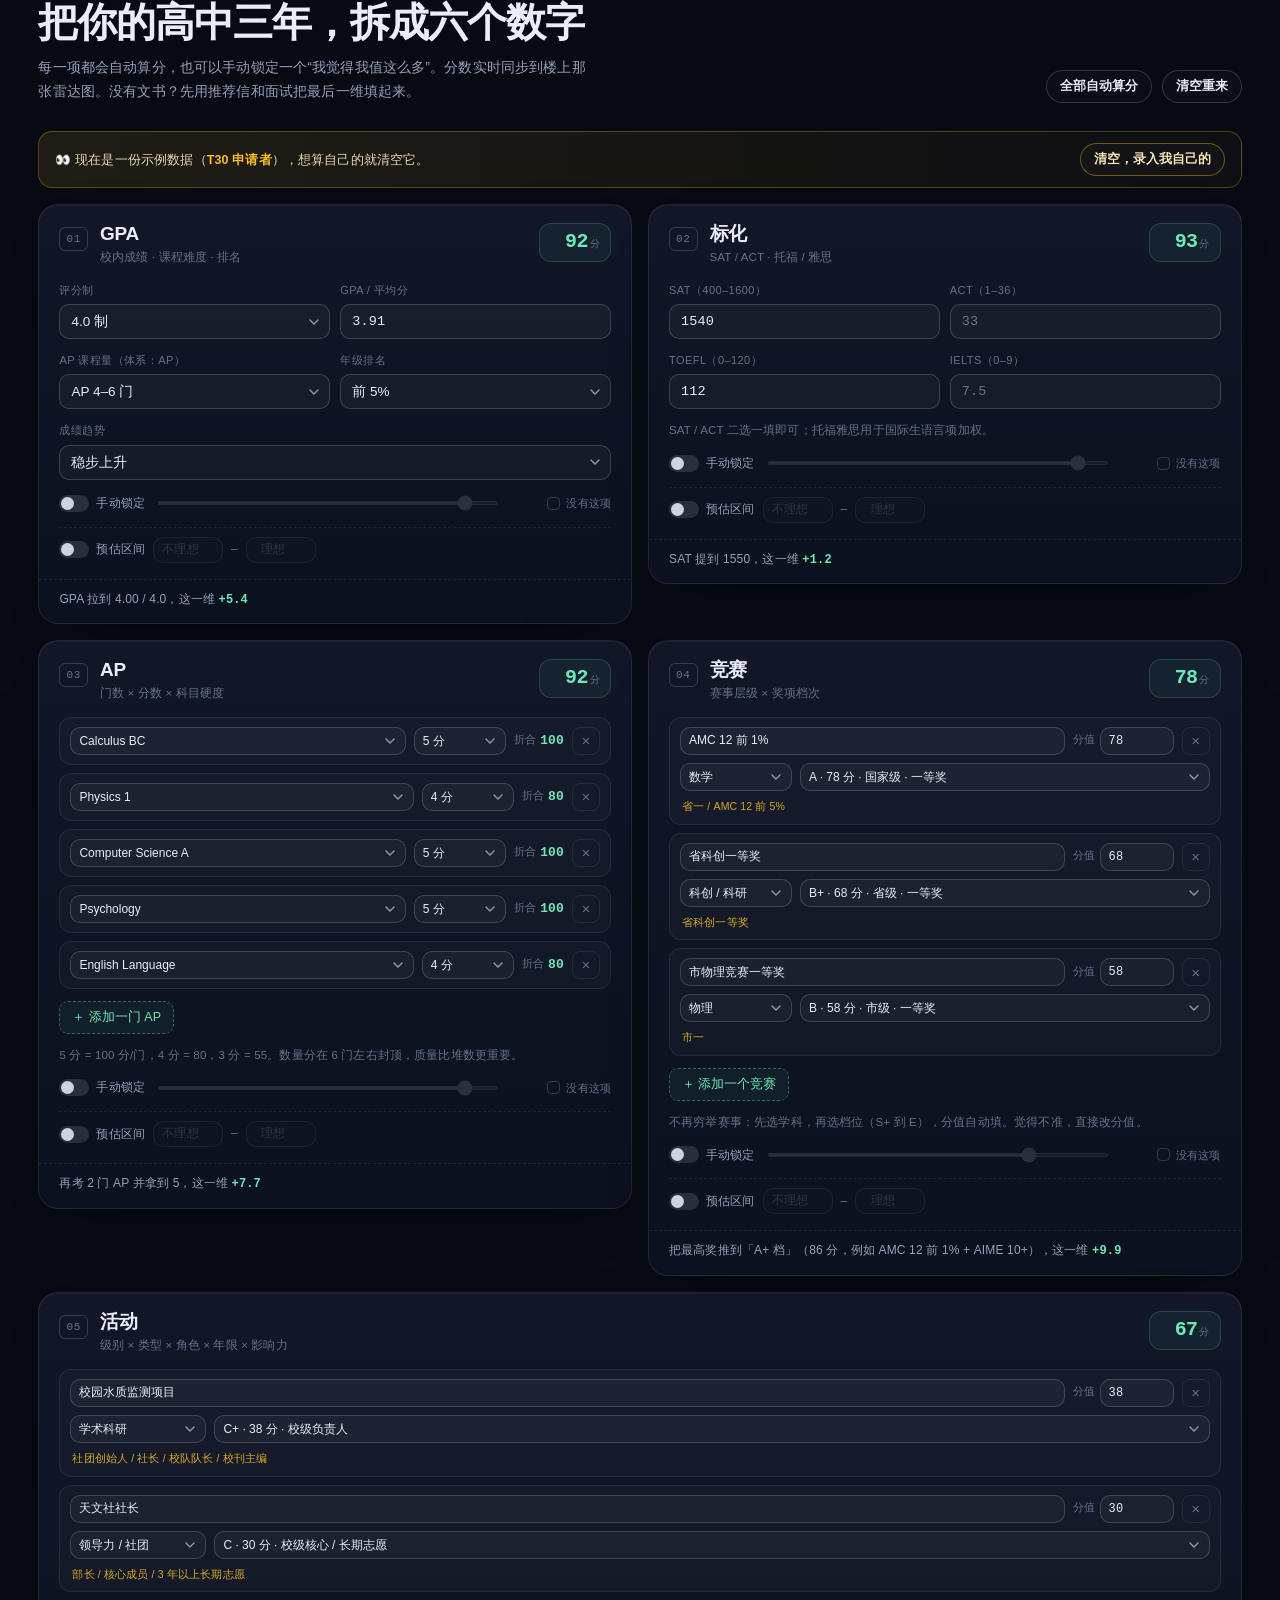
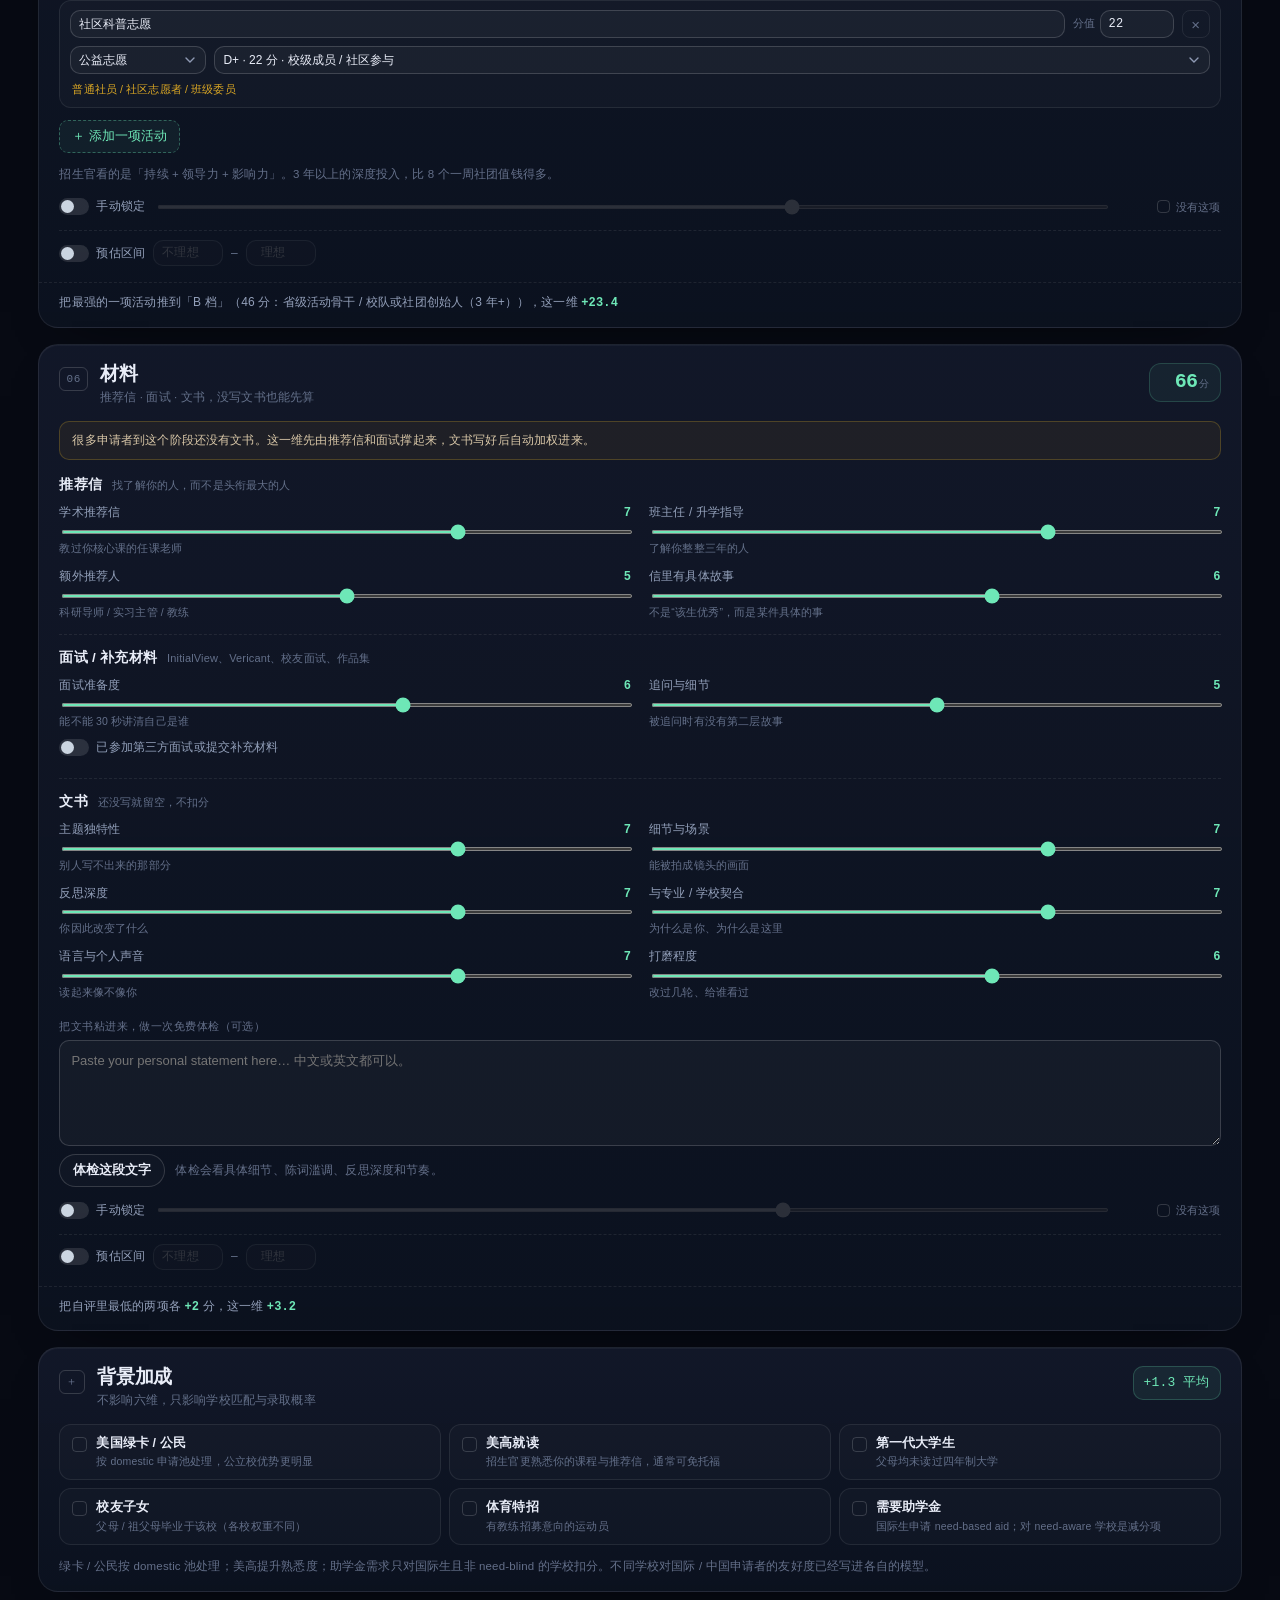
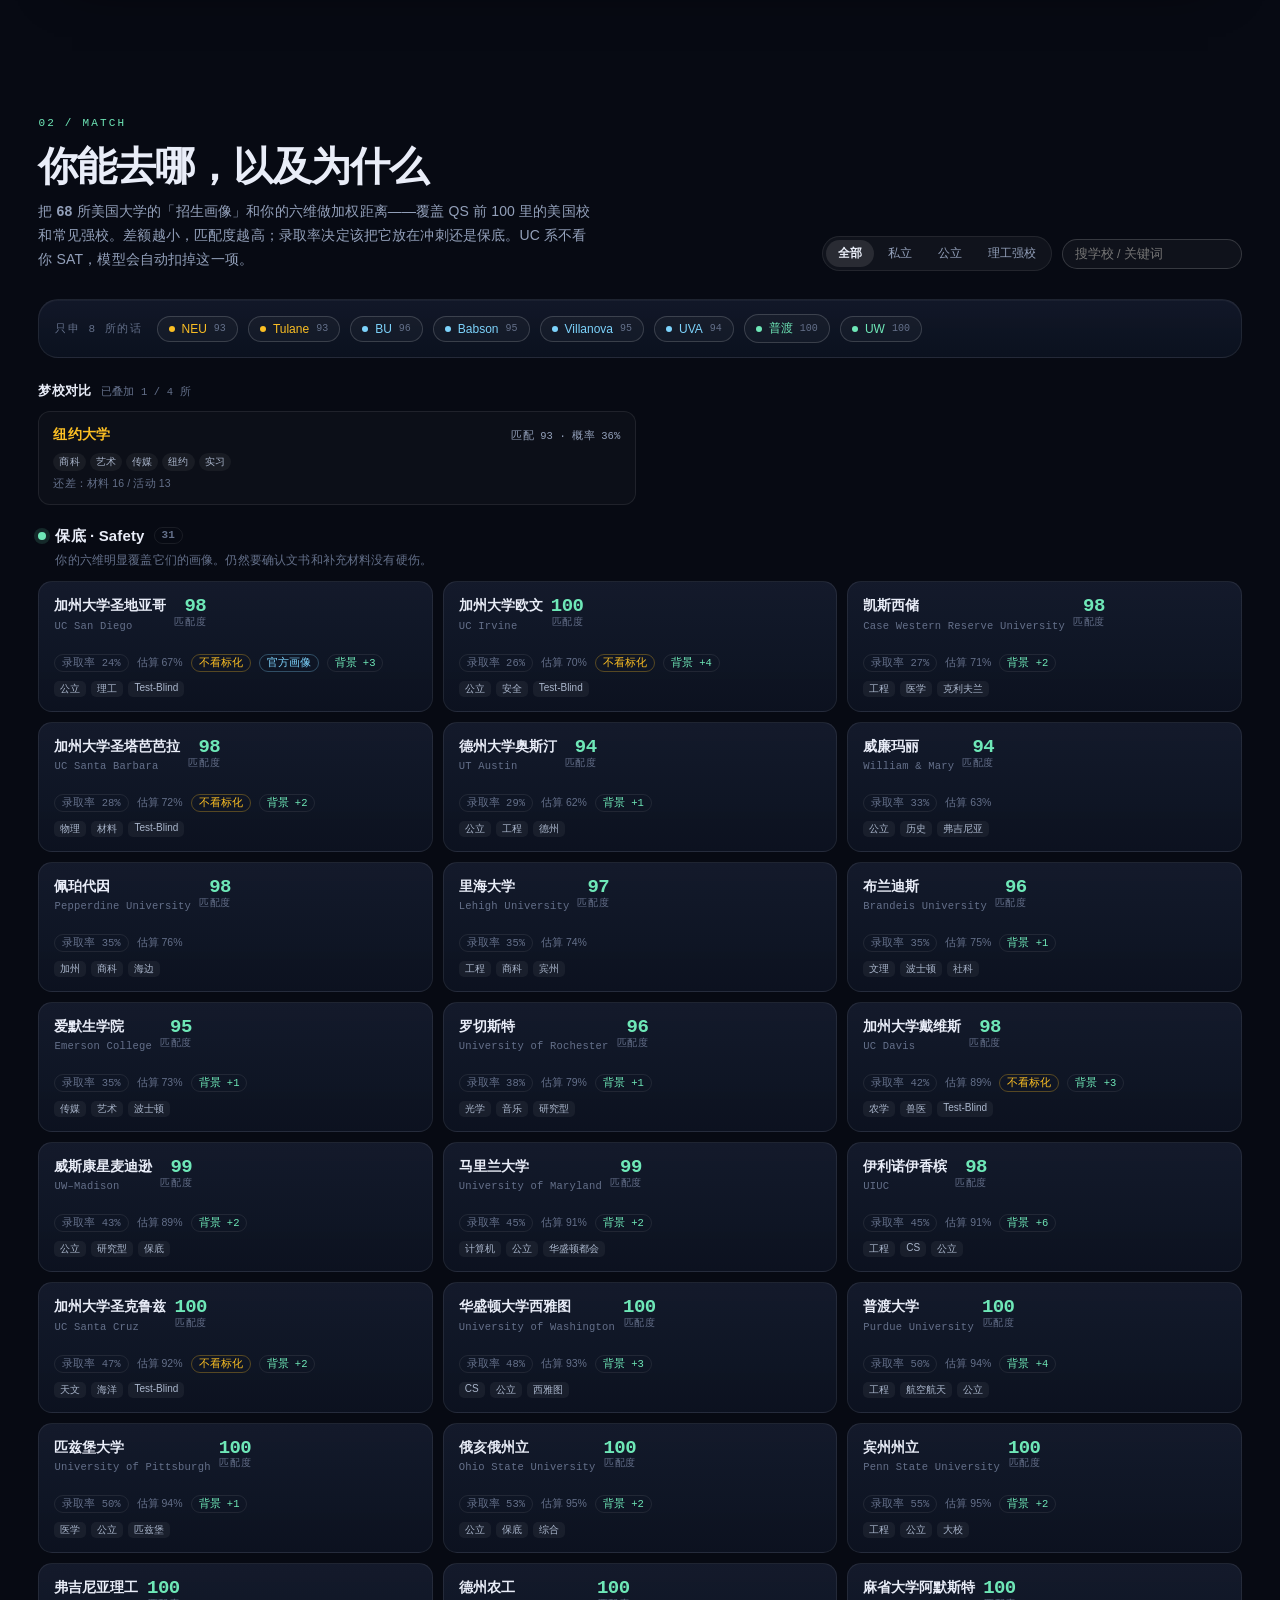
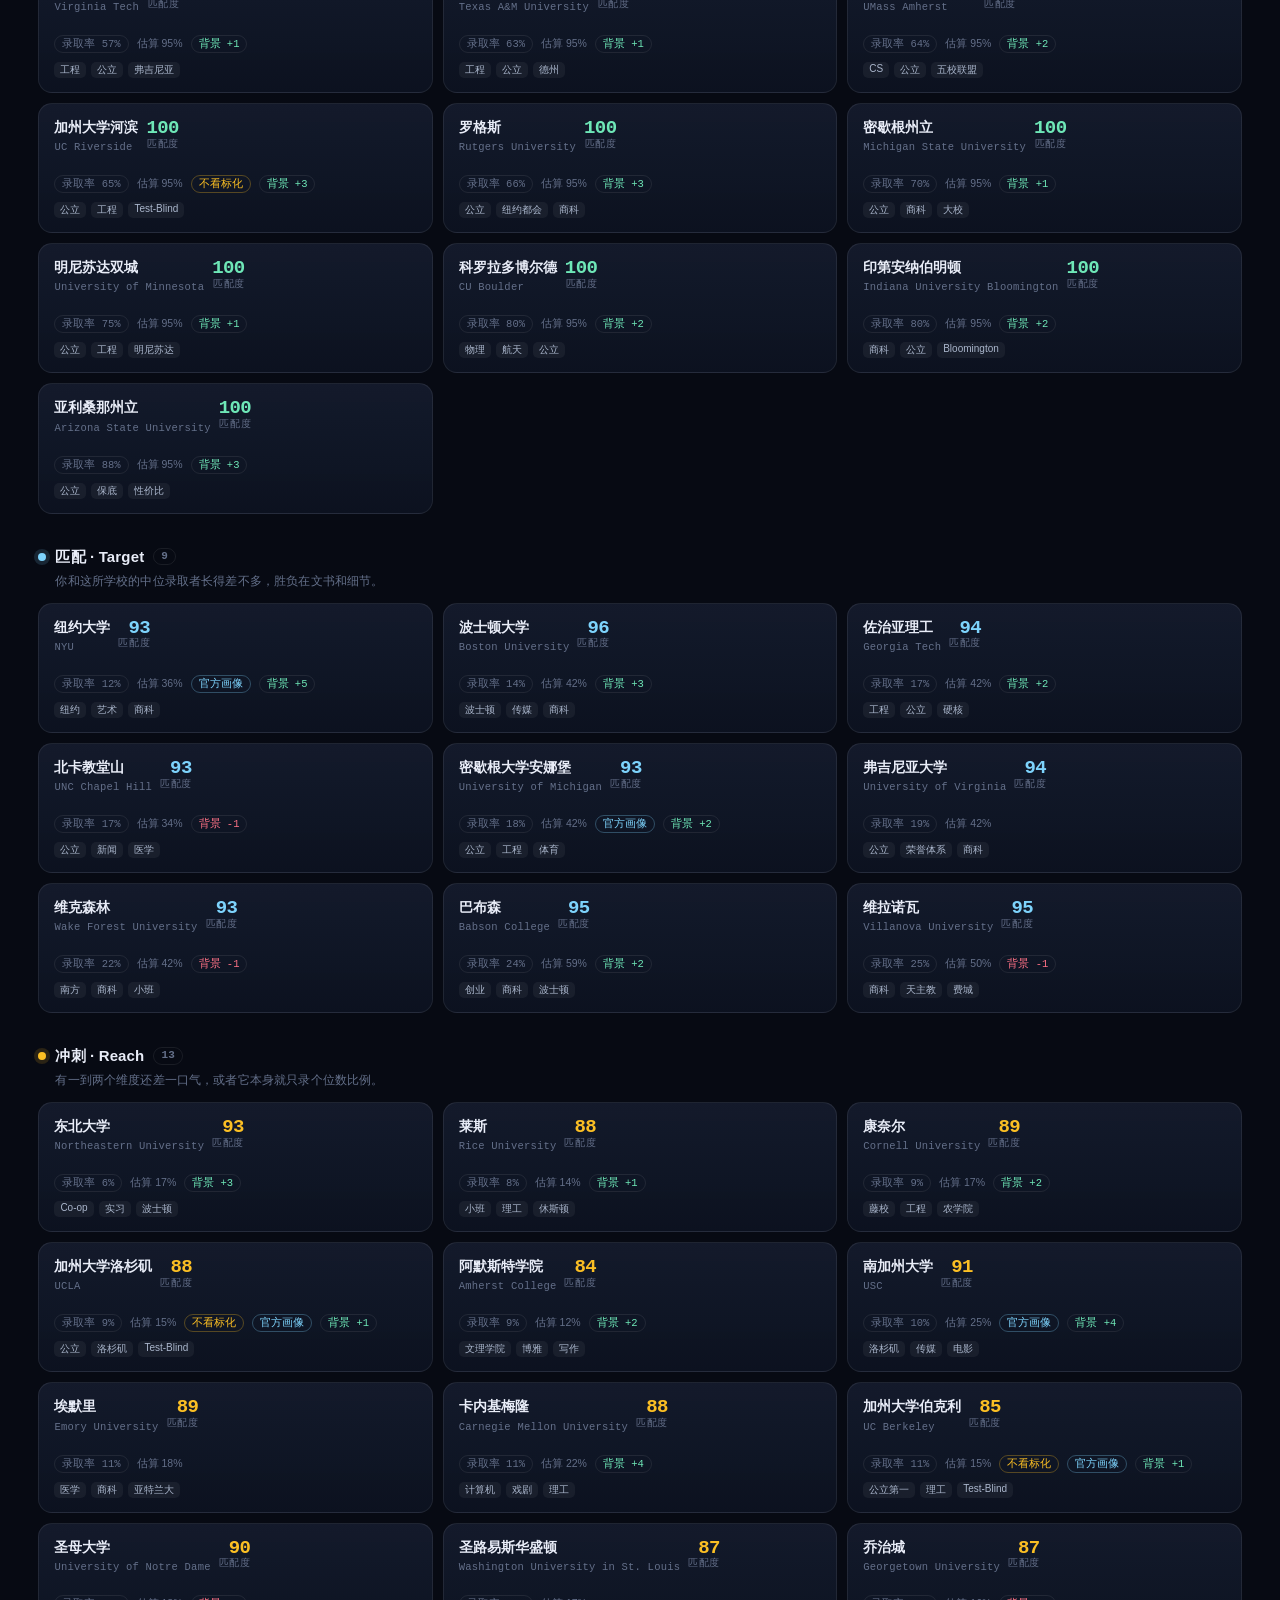
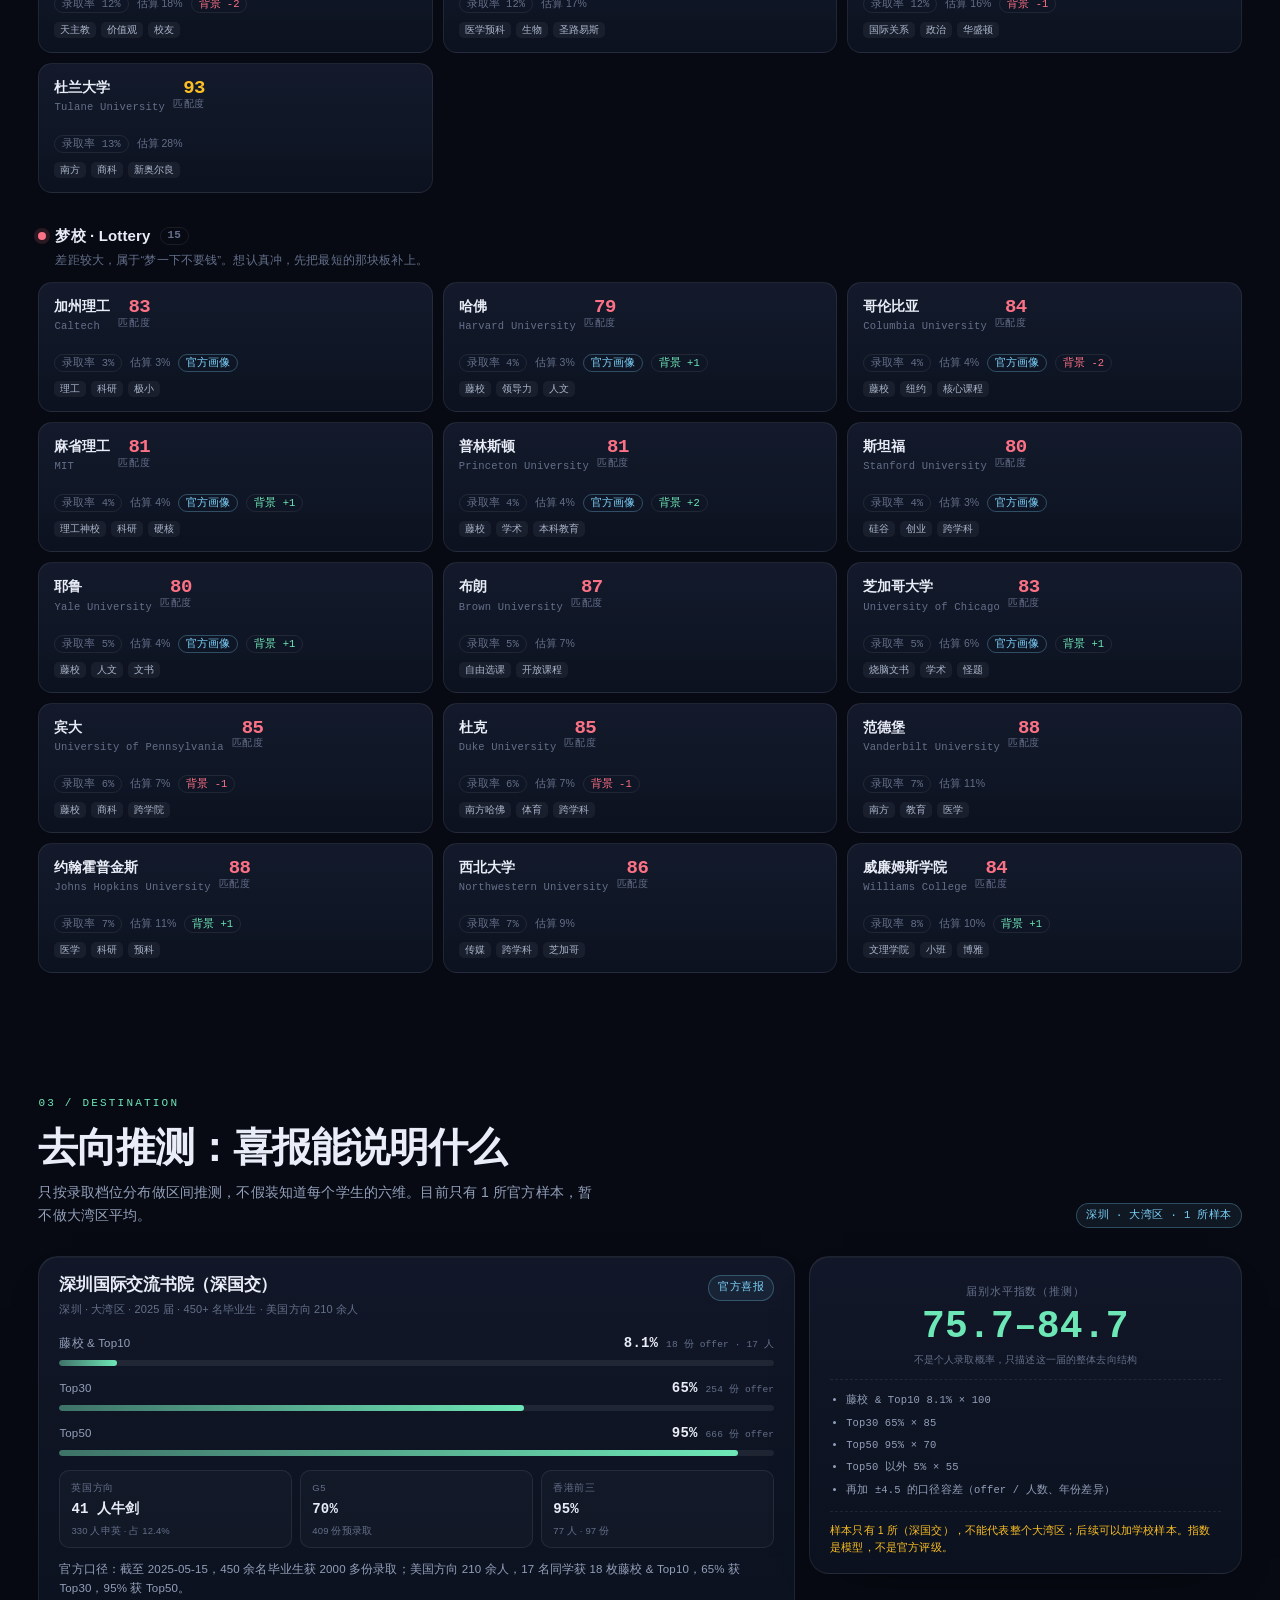
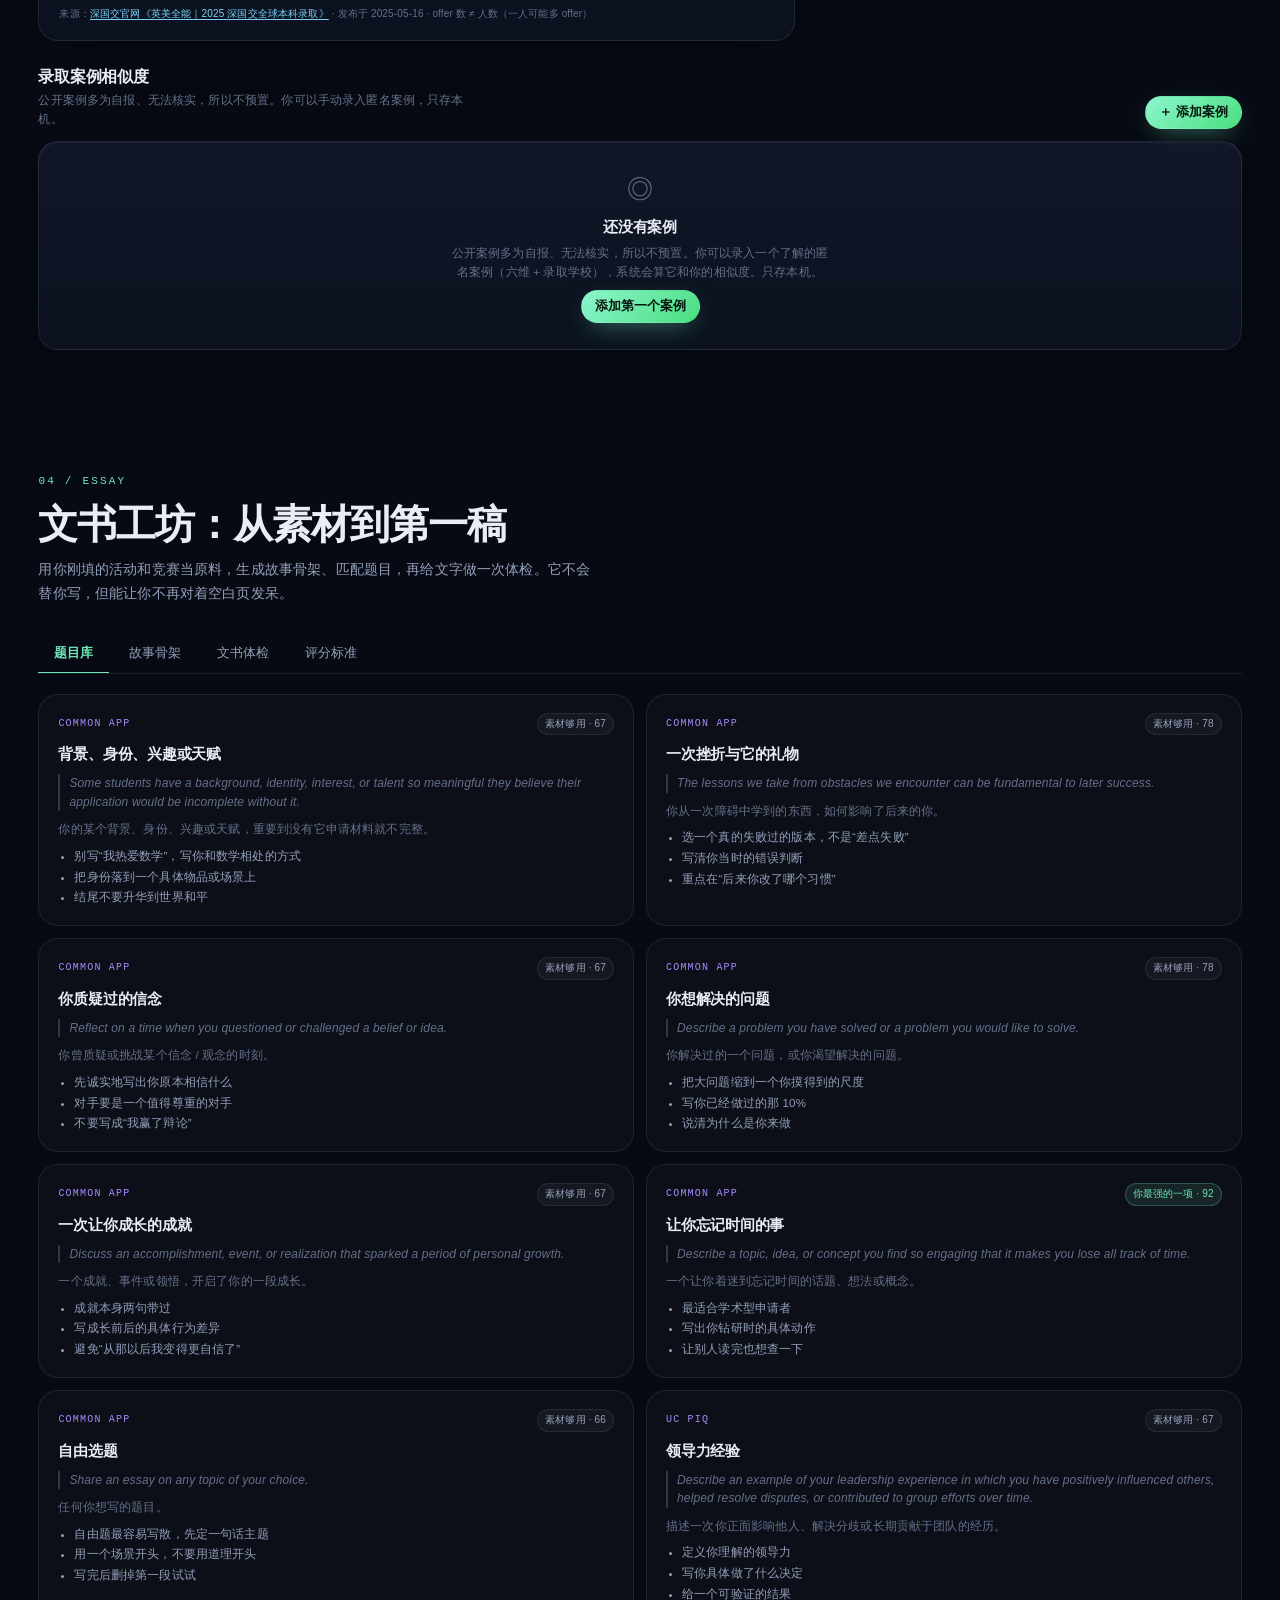
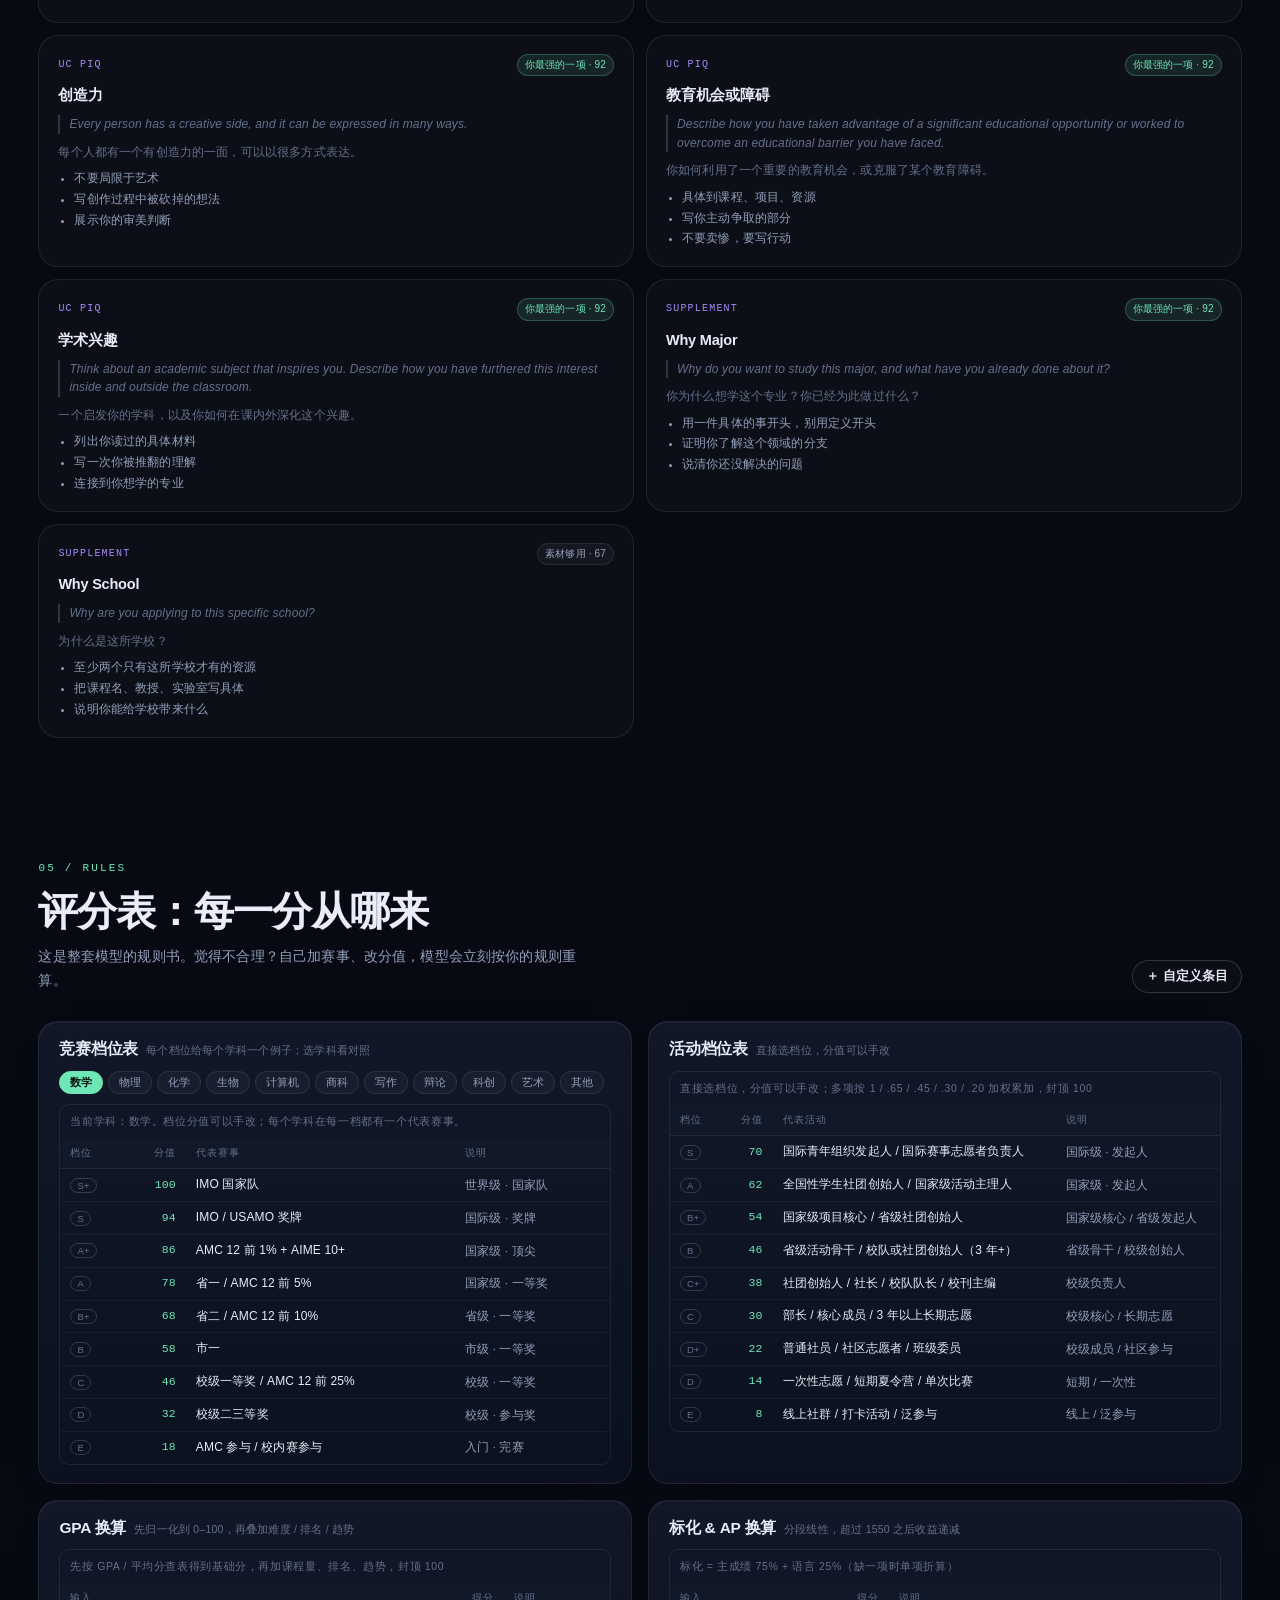
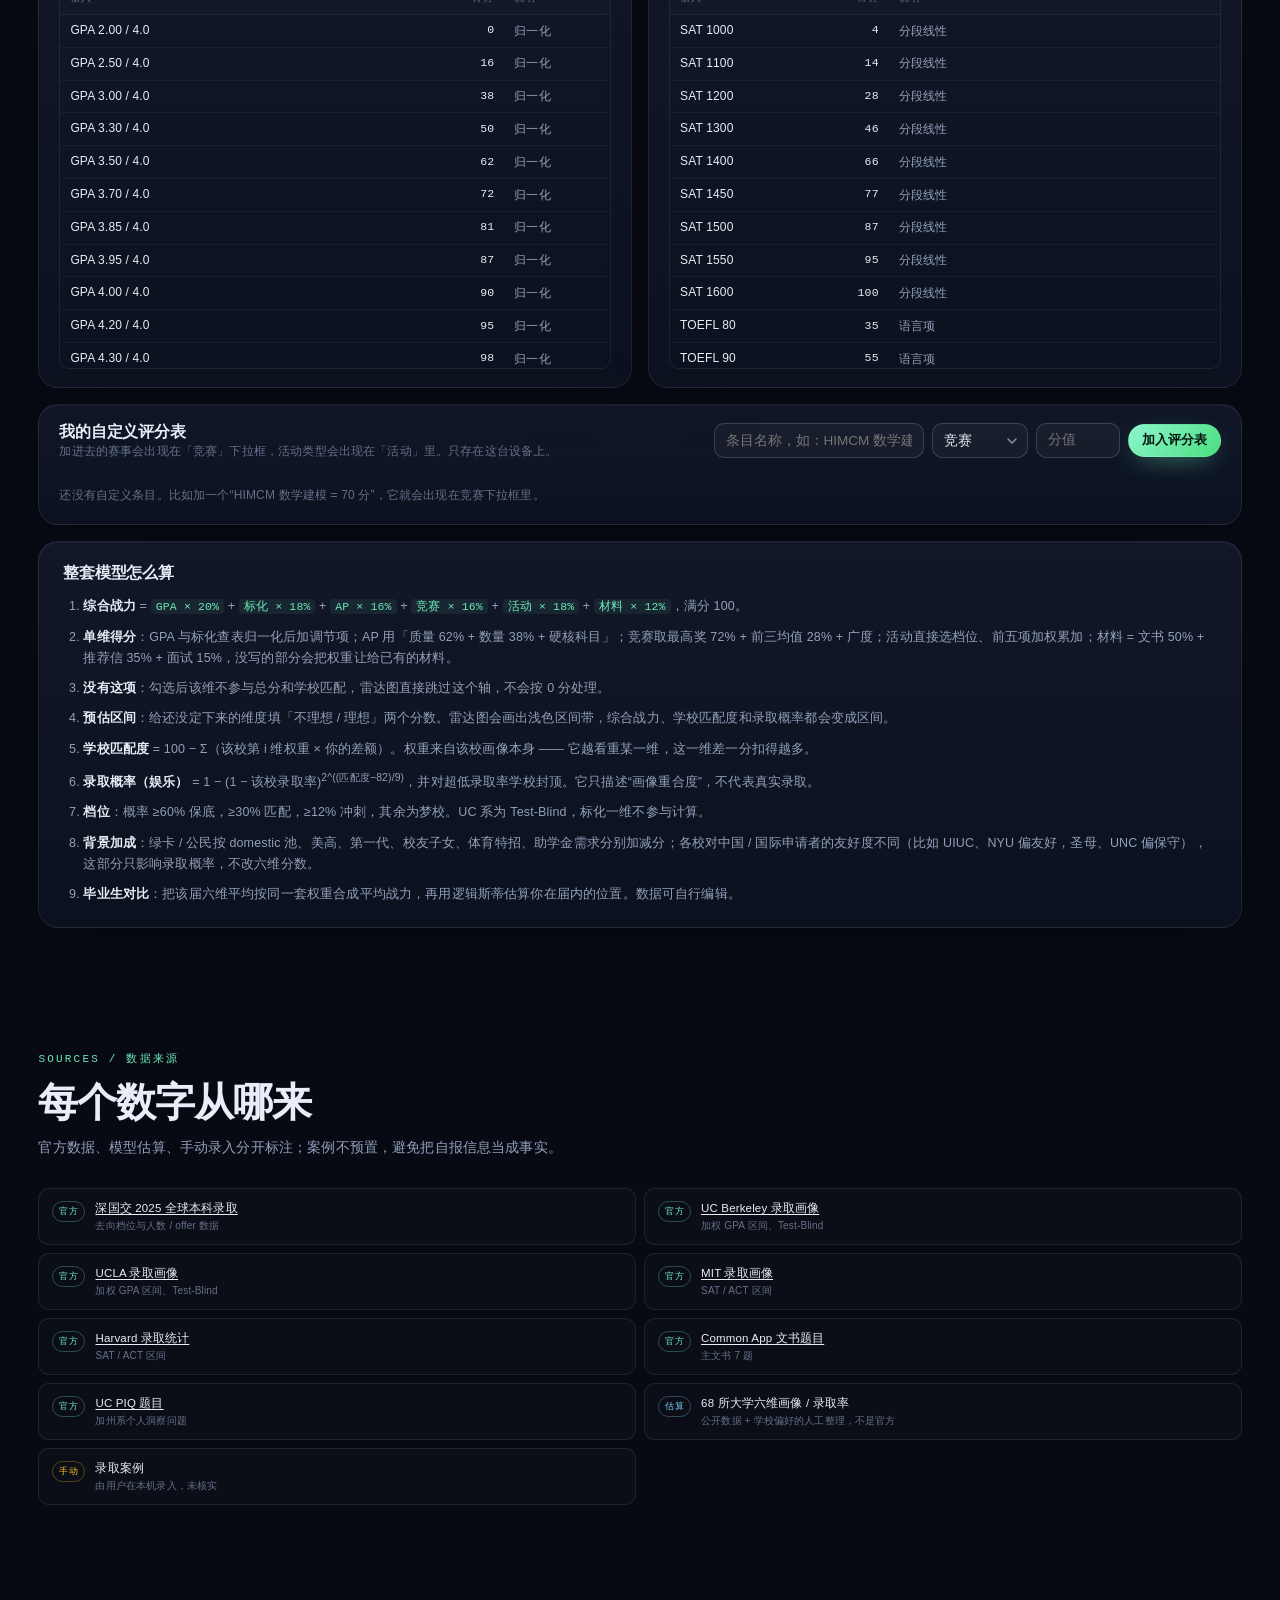
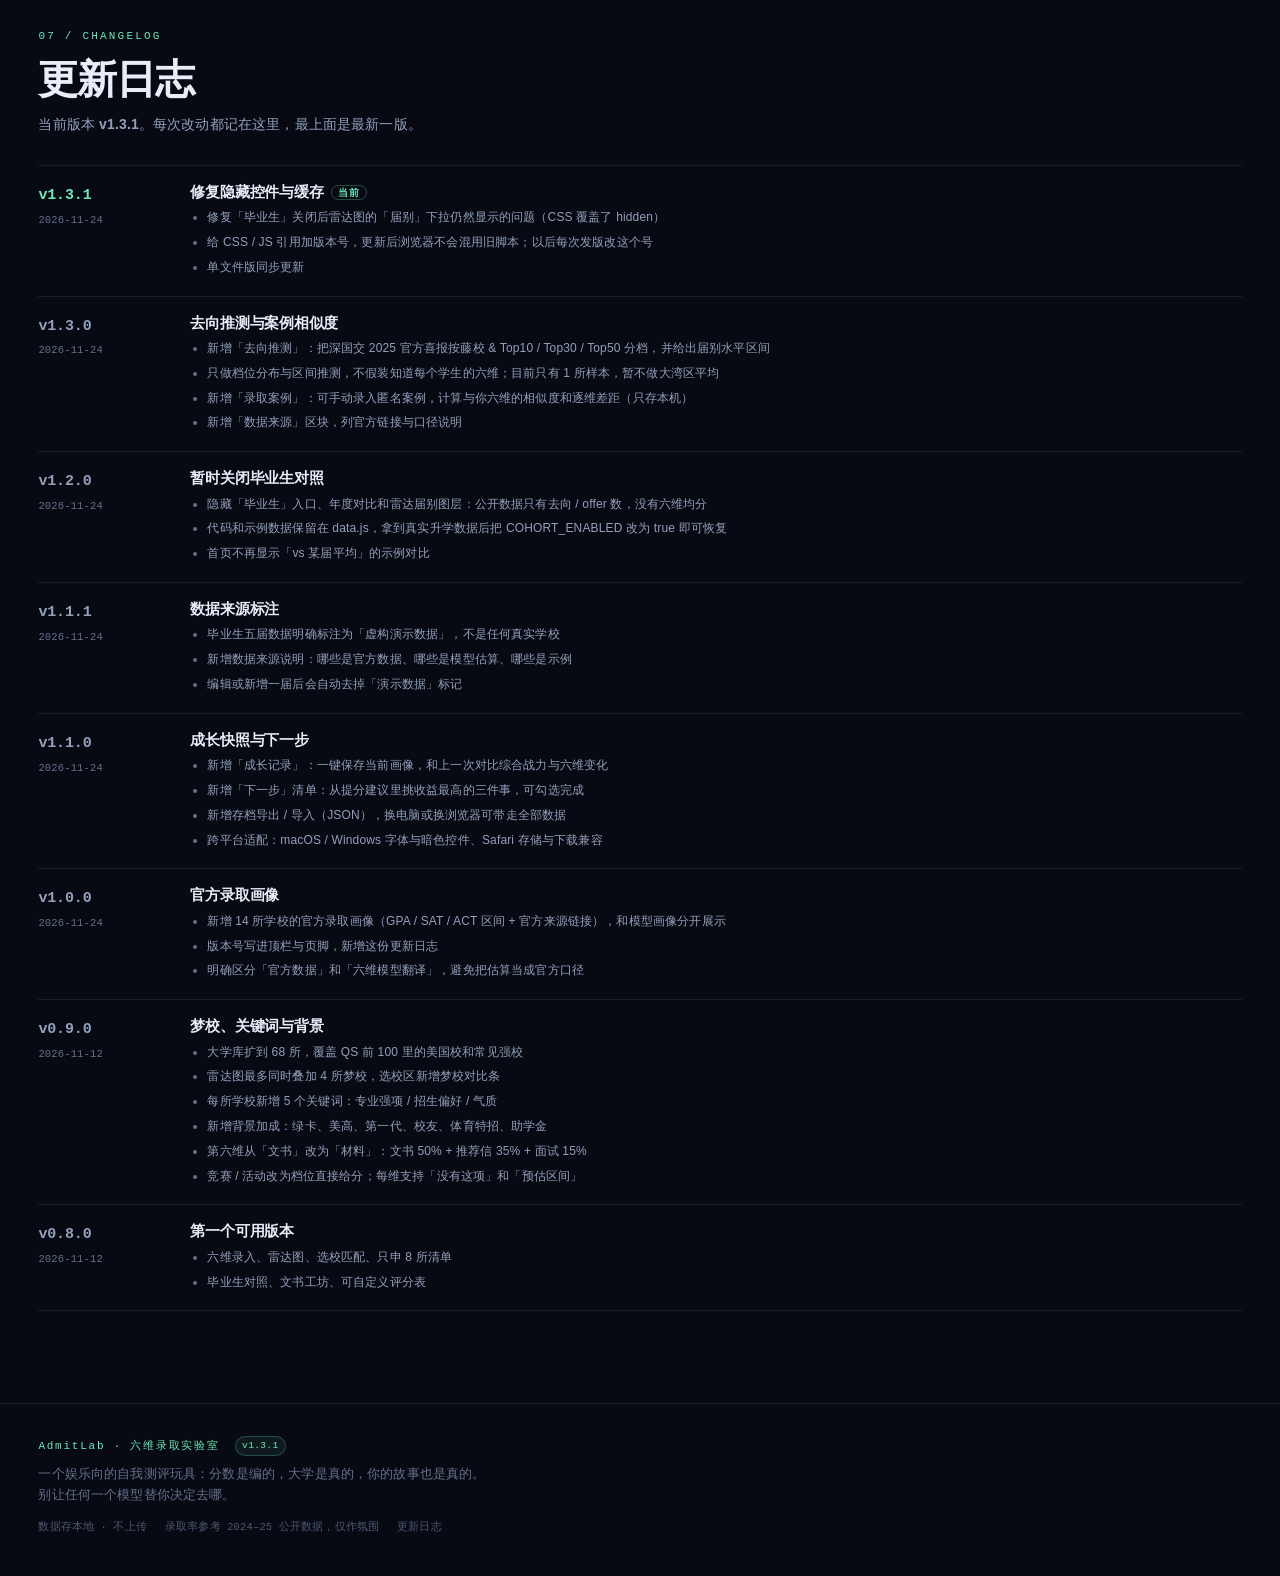
==== commit a8cd073c: "Add files via upload" ====
--- a/index.html
+++ b/index.html
@@ -5,7 +5,7 @@
 <meta name="viewport" content="width=device-width, initial-scale=1">
 <title>AdmitLab · 六维录取实验室</title>
 <meta name="description" content="把 GPA、标化、AP、竞赛、活动、材料（文书 / 推荐信 / 面试）折成六个刻度，生成你的六维录取画像，匹配梦校。娱乐向，不构成录取承诺。">
-<link rel="stylesheet" href="css/style.css">
+<link rel="stylesheet" href="css/style.css?v=1.3.1">
 <link rel="icon" href="data:image/svg+xml,%3Csvg xmlns='http://www.w3.org/2000/svg' viewBox='0 0 64 64'%3E%3Crect width='64' height='64' rx='16' fill='%230b1020'/%3E%3Cpath d='M32 10 52 22v20L32 54 12 42V22z' fill='none' stroke='%236ee7b7' stroke-width='3'/%3E%3Ccircle cx='32' cy='32' r='5' fill='%236ee7b7'/%3E%3C/svg%3E">
 </head>
 <body>
@@ -17,7 +17,7 @@
       <svg viewBox="0 0 40 40"><path d="M20 4 34 12v16L20 36 6 28V12z" fill="none" stroke="currentColor" stroke-width="2"/><circle cx="20" cy="20" r="3.4" fill="currentColor"/><path d="M20 6v10M20 24v10M8 13l9 5M32 13l-9 5M8 27l9-5M32 27l-9-5" stroke="currentColor" stroke-width="1.1" opacity=".55"/></svg>
     </span>
     <span class="brand-text"><b>AdmitLab</b><small>六维录取实验室</small></span>
-    <span class="ver-pill js-version">v1.3.0</span>
+    <span class="ver-pill js-version">v1.3.1</span>
   </a>
   <nav class="topnav" aria-label="页面导航">
     <a href="#sec-dash" class="on">驾驶舱</a>
@@ -609,7 +609,7 @@
       <div>
         <p class="sec-kicker">07 / CHANGELOG</p>
         <h2>更新日志</h2>
-        <p class="sec-sub">当前版本 <b id="logVersion" class="js-version">v1.3.0</b>。每次改动都记在这里，最上面是最新一版。</p>
+        <p class="sec-sub">当前版本 <b id="logVersion" class="js-version">v1.3.1</b>。每次改动都记在这里，最上面是最新一版。</p>
       </div>
     </header>
     <div class="log" id="changelogList"></div>
@@ -617,7 +617,7 @@
 </main>
 
 <footer class="foot">
-  <div class="foot-brand">AdmitLab · 六维录取实验室 <span class="ver-pill js-version">v1.3.0</span></div>
+  <div class="foot-brand">AdmitLab · 六维录取实验室 <span class="ver-pill js-version">v1.3.1</span></div>
   <p>一个娱乐向的自我测评玩具：分数是编的，大学是真的，你的故事也是真的。别让任何一个模型替你决定去哪。</p>
   <div class="foot-meta"><span>数据存本地 · 不上传</span><span>录取率参考 2024–25 公开数据，仅作氛围</span><a href="#sec-changelog">更新日志</a></div>
 </footer>
@@ -641,9 +641,9 @@
 
 <div class="toast" id="toast" role="status" aria-live="polite"></div>
 
-<script src="js/data.js" defer></script>
-<script src="js/core.js" defer></script>
-<script src="js/radar.js" defer></script>
-<script src="js/app.js" defer></script>
+<script src="js/data.js?v=1.3.1" defer></script>
+<script src="js/core.js?v=1.3.1" defer></script>
+<script src="js/radar.js?v=1.3.1" defer></script>
+<script src="js/app.js?v=1.3.1" defer></script>
 </body>
 </html>
--- a/css/style.css
+++ b/css/style.css
@@ -36,6 +36,7 @@
 }
 
 *,*::before,*::after{box-sizing:border-box}
+[hidden]{display:none !important}
 html{scroll-behavior:smooth;scroll-padding-top:96px;-webkit-text-size-adjust:100%}
 body{
   margin:0;
